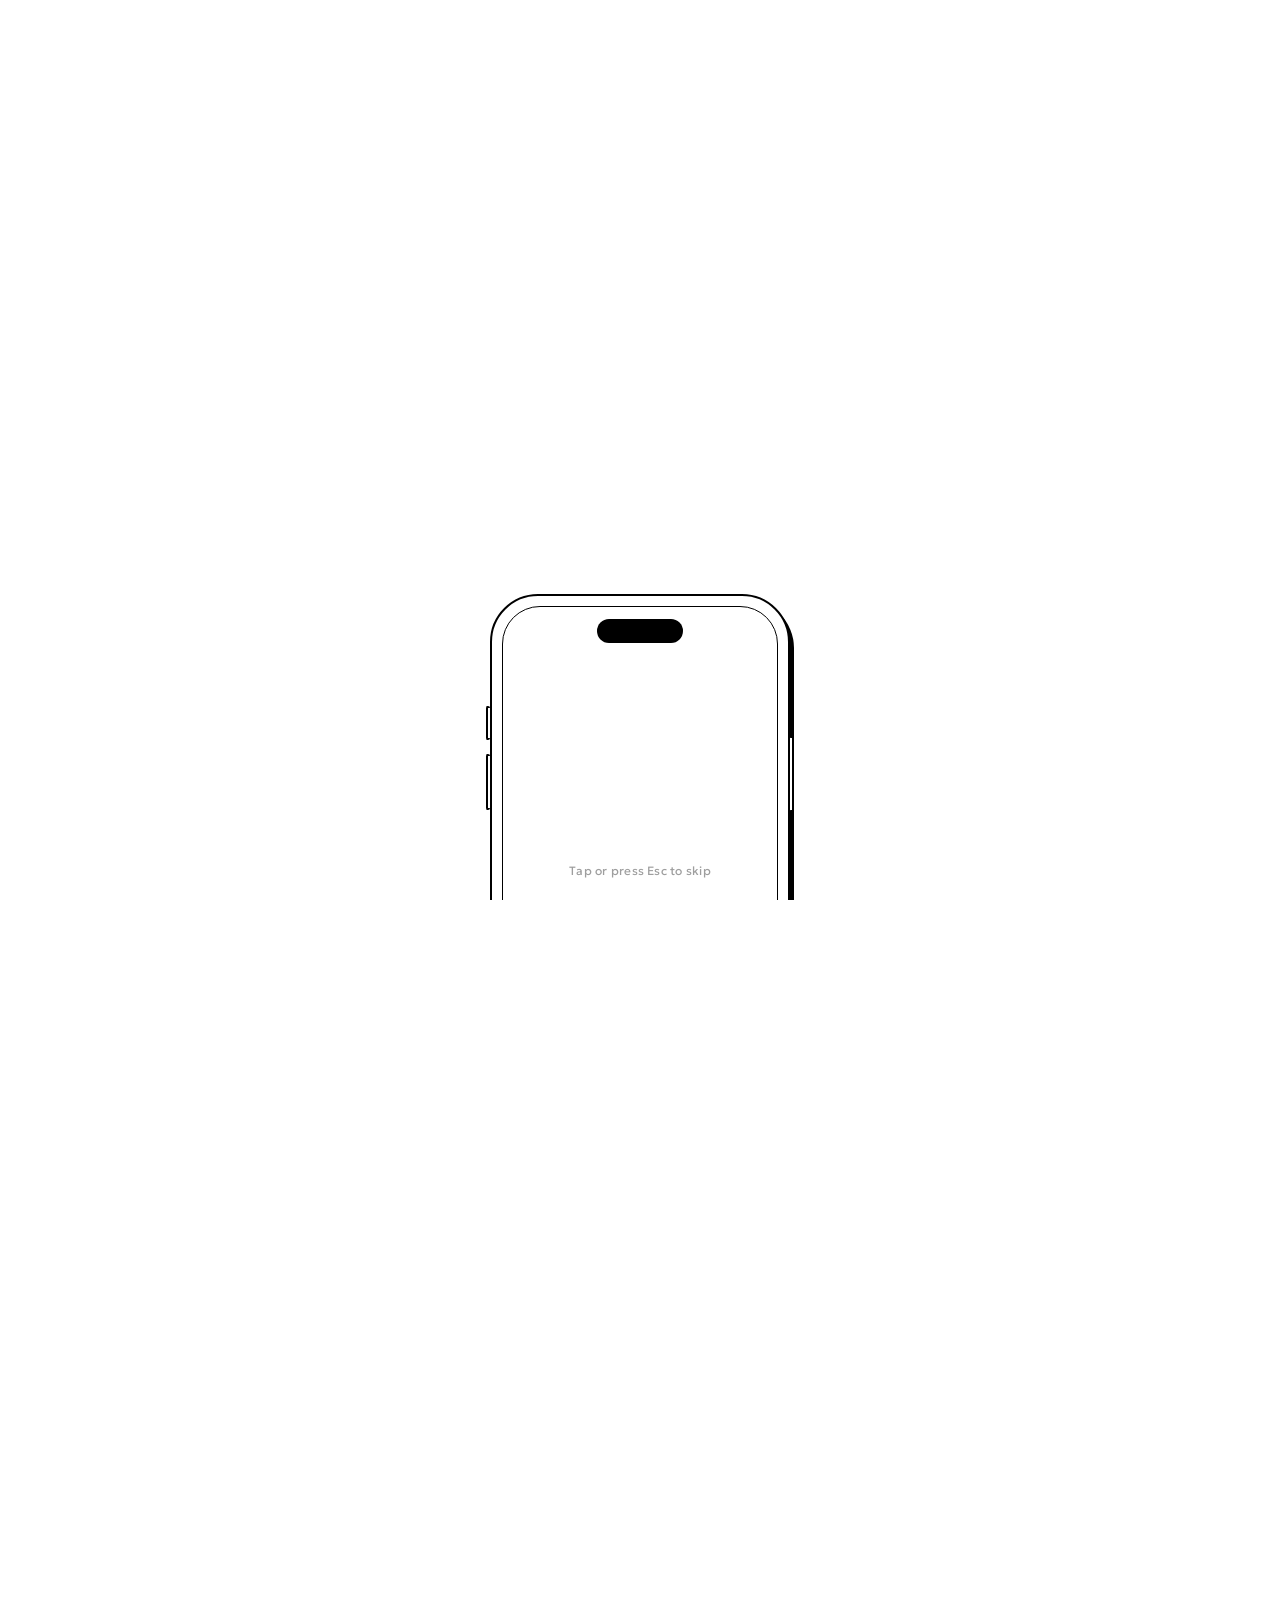
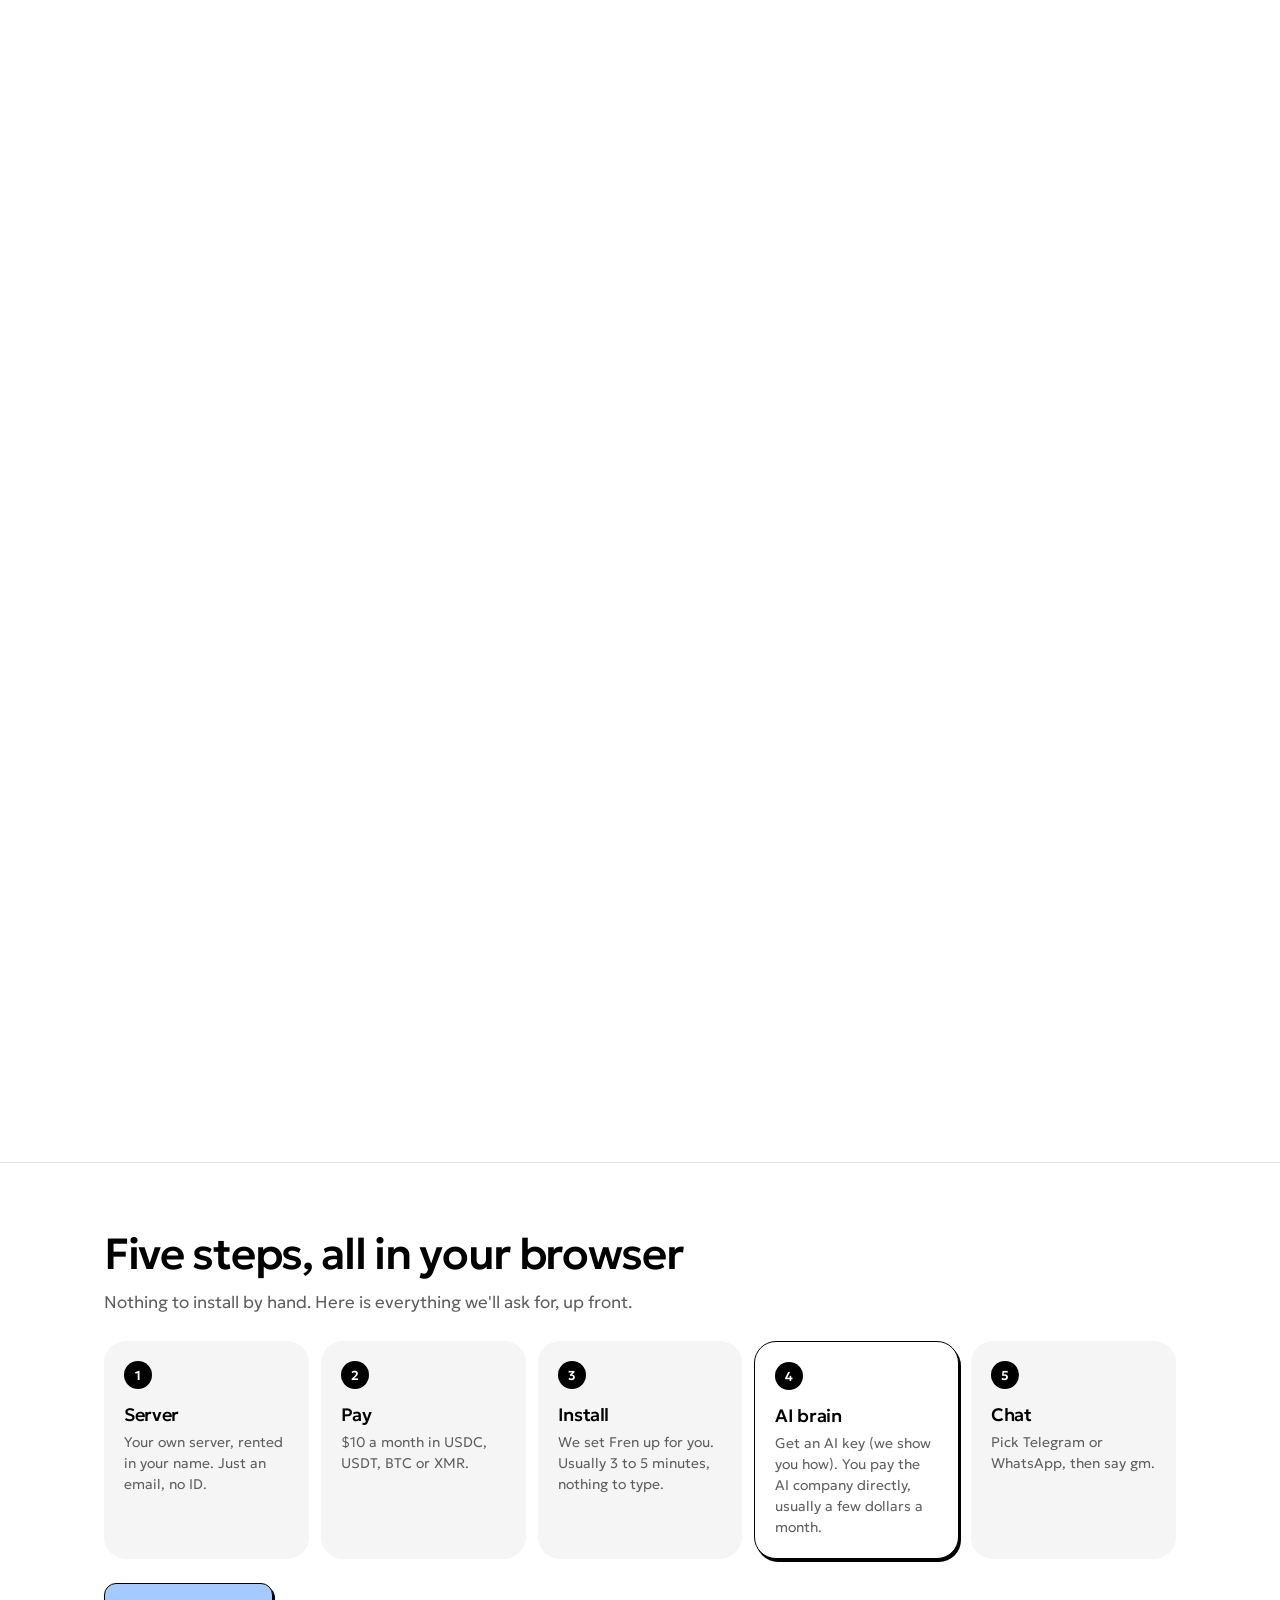
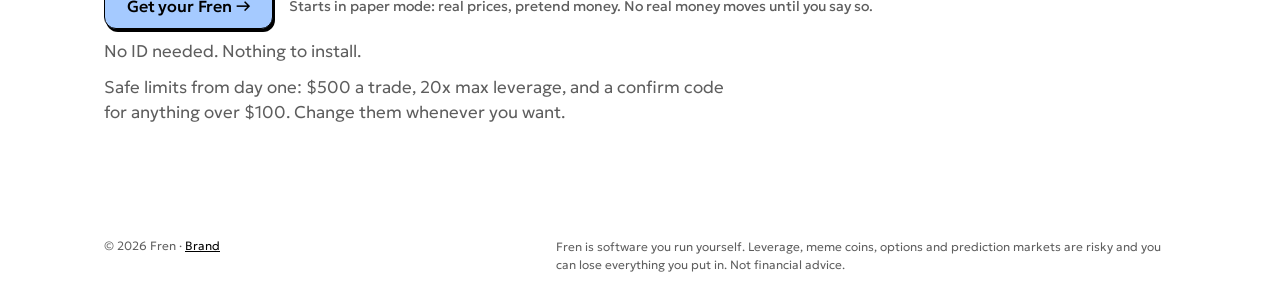
==== site/public/index.html @ 7cec4954 "v3 part 3 (declutter): hero one quiet line (Telegram or WhatsApp · $10/month · about 10 min), No ID/" ====
<!doctype html>
<html lang="en" class="is-loading">
  <head>
    <meta charset="utf-8" />
    <meta name="viewport" content="width=device-width,initial-scale=1" />
    <title>Fren · Your trading Fren lives in your chats</title>
    <meta
      name="description"
      content="Text it on Telegram or WhatsApp. Fren trades perps, memes, options and bets for you, and your keys stay on your own server."
    />
    <meta name="theme-color" content="#ffffff" />
    <meta property="og:type" content="website" />
    <meta property="og:site_name" content="Fren" />
    <meta property="og:title" content="Fren · Your trading Fren lives in your chats" />
    <meta
      property="og:description"
      content="Text it on Telegram or WhatsApp. Perps, memes, options, bets and yield, and your keys stay on your own server."
    />
    <meta property="og:image" content="https://getfren.netlify.app/assets/og.png" />
    <meta property="og:image:width" content="1200" />
    <meta property="og:image:height" content="630" />
    <meta name="twitter:card" content="summary_large_image" />
    <meta name="twitter:image" content="https://getfren.netlify.app/assets/og.png" />
    <link rel="icon" href="assets/favicon.svg" type="image/svg+xml" />
    <link rel="apple-touch-icon" href="assets/apple-touch-icon.png" />
    <link rel="preconnect" href="https://fonts.googleapis.com" />
    <link rel="preconnect" href="https://fonts.gstatic.com" crossorigin />
    <link
      rel="stylesheet"
      href="https://fonts.googleapis.com/css2?family=Geologica:slnt,wght,CRSV,SHRP@-12..0,100..900,0..1,0..100&display=swap"
    />
    <link rel="stylesheet" href="styles.css" />
  </head>
  <body>
    <svg width="0" height="0" style="position: absolute" aria-hidden="true">
      <defs>
        <path
          id="fren-head"
          d="M76 0C98.0914 0 116 17.9086 116 40C116 62.0914 98.0914 80 76 80H52C47.0684 80 42.5304 77.306 40.1689 72.9766L32 58H44C44 58 48 58 48 54C48 50 44 50 44 50H37.0586C31.4386 49.9998 26.2304 47.0506 23.3389 42.2314L16 30H44C44 30 48 30 48 26C48 22 44 22 44 22H21.498C15.6432 22 10.2559 18.802 7.45215 13.6621L0 0H76ZM84 24C75.1634 24 68 31.1634 68 40C68 48.8366 75.1634 56 84 56C92.8366 56 100 48.8366 100 40C100 31.1634 92.8366 24 84 24Z"
        />
        <path
          id="fren-word"
          d="M254.516 22.8878C258.804 22.8878 262.628 23.6605 265.988 25.2045C269.348 26.7164 272.116 28.8394 274.292 31.5736C276.5 34.2757 278.021 37.4761 278.853 41.1754C279.685 44.8425 279.717 48.8316 278.949 53.142H242.179C242.211 55.0719 242.787 56.761 243.907 58.2084C245.027 59.6559 246.563 60.7972 248.515 61.6335C250.467 62.4376 252.739 62.8399 255.331 62.84C258.211 62.84 260.948 62.4705 263.54 61.7307C266.132 60.9587 268.612 59.7846 270.98 58.2084L275.925 68.9195C274.421 70.0775 272.468 71.1231 270.068 72.056C267.7 72.9566 265.172 73.6646 262.484 74.1793C259.828 74.7262 257.284 75 254.852 75C249.475 75 244.755 73.9216 240.691 71.7664C236.627 69.579 233.458 66.5396 231.186 62.6476C228.914 58.7231 227.778 54.1386 227.778 48.8953C227.778 45.0996 228.434 41.6092 229.746 38.4247C231.09 35.2402 232.946 32.4898 235.314 30.1738C237.714 27.8578 240.531 26.0722 243.763 24.8177C247.027 23.5311 250.612 22.8878 254.516 22.8878ZM184.259 20.6201H155.937V34.5648H181.283V48.6057H155.937V73.552H140V6H184.259V20.6201ZM222.44 22.7916C223.528 22.7916 224.504 22.8563 225.368 22.9849C226.232 23.1136 227.081 23.258 227.912 23.4188L226.04 39.6793C224.952 39.2934 223.8 38.9876 222.584 38.7624C221.368 38.5052 220.152 38.3766 218.936 38.3766C215.96 38.3766 213.496 39.2452 211.544 40.982C209.624 42.6869 208.663 45.1963 208.663 48.5095V73.552H192.919V24.3357H208.663V30.0776C210.135 27.5364 212.088 25.6872 214.52 24.5291C216.952 23.3711 219.592 22.7916 222.44 22.7916ZM315.887 22.8878C320.496 22.8878 324.288 23.8049 327.264 25.6384C330.24 27.4397 332.432 29.7881 333.84 32.6829C335.28 35.5458 336 38.5859 336 41.8027V73.552H320.255V46.7729C320.255 43.8136 319.471 41.4814 317.903 39.7765C316.367 38.0716 314.095 37.2192 311.086 37.2192C309.166 37.2193 307.486 37.6365 306.046 38.4728C304.638 39.3092 303.534 40.5002 302.734 42.0442C301.934 43.556 301.534 45.2928 301.534 47.2549V73.552H285.789V24.3357H301.534V29.5465C303.358 27.2305 305.519 25.5415 308.015 24.48C310.511 23.4186 313.135 22.8878 315.887 22.8878ZM254.083 34.3233C251.043 34.3234 248.515 35.0632 246.499 36.5429C244.515 38.0225 243.395 40.0013 243.139 42.4781H263.972C263.908 40.0012 262.996 38.0226 261.236 36.5429C259.476 35.0633 257.091 34.3233 254.083 34.3233Z"
        />
      </defs>
    </svg>
    <div class="loader" id="loader" aria-hidden="true">
      <div class="loader__stage">
        <svg class="loader__mark" id="loader-mark" viewBox="0 0 116 80" fill="none">
          <use href="#fren-head" fill="currentColor" />
          <circle class="pupil pupil--scripted" cx="84" cy="40" r="8" fill="currentColor" />
          <ellipse class="lid lid--open" cx="84" cy="40" rx="16.5" ry="16.5" fill="currentColor" />
        </svg>
        <span class="loader__gm">gm</span>
      </div>
      <span class="loader__skip" id="loader-skip">Tap or press Esc to skip</span>
    </div>
    <div class="progress" id="progress" aria-hidden="true">
      <span><i></i></span><span><i></i></span><span><i></i></span>
    </div>
    <header class="top">
      <div class="top__inner wrap">
        <a href="#" class="logo" aria-label="Fren home">
          <svg width="84" height="20" viewBox="0 0 336 80" fill="none" role="img" aria-label="Fren">
            <use href="#fren-head" fill="currentColor" />
            <circle class="pupil" cx="92" cy="40" r="8" fill="currentColor" />
            <ellipse class="lid" cx="84" cy="40" rx="16.5" ry="16.5" fill="currentColor" />
            <use href="#fren-word" fill="currentColor" />
          </svg>
        </a>
        <a class="btn btn--sm" href="vps/">Get your Fren</a>
      </div>
    </header>
    <main>
      <section class="scene is-hero" id="scene" aria-label="Fren">
        <span class="get-anchor" id="get"></span>
        <div class="scene__sticky">
          <div class="hero" id="hero">
            <h1 class="hero__title" aria-label="Your trading Fren lives in your chats.">
              Your trading <span class="plq">Fren</span> lives in your&nbsp;chats.
            </h1>
            <p class="hero__sub">
              Tell it what to trade in plain words. It runs on your own server, so your keys stay with you.
            </p>
            <div class="cta__buttons">
              <a class="btn" href="vps/">Get your Fren&nbsp;→</a>
            </div>
            <p class="hero__chats"><svg
                  class="cta__ic" width="16" height="16"
                  viewBox="0 0 24 24"
                  fill="none"
                  aria-hidden="true"
                >
                  <path
                    d="M21.2 4.1 2.9 11.2c-.8.3-.8 1.4 0 1.7l4.5 1.6 1.8 5.4c.2.7 1.1.9 1.6.4l2.6-2.5 4.7 3.4c.6.4 1.4.1 1.6-.6l3-15.2c.2-.9-.7-1.6-1.5-1.3Z"
                    stroke="currentColor"
                    stroke-width="1.8"
                    stroke-linejoin="round"
                  />
                  <path
                    d="m7.4 14.5 10.4-7-7.6 8.1-.4 4"
                    stroke="currentColor"
                    stroke-width="1.8"
                    stroke-linecap="round"
                    stroke-linejoin="round"
                  /></svg
                ><svg
                  class="cta__ic" width="16" height="16"
                  viewBox="0 0 24 24"
                  fill="none"
                  aria-hidden="true"
                >
                  <path
                    d="M12 3a9 9 0 0 0-7.8 13.5L3 21l4.6-1.2A9 9 0 1 0 12 3Z"
                    stroke="currentColor"
                    stroke-width="1.8"
                    stroke-linejoin="round"
                  />
                  <path
                    d="M9.1 7.9c.3-.3.7-.3 1-.1l.9 1.9c.1.3 0 .6-.2.8l-.6.6a6.2 6.2 0 0 0 2.9 2.9l.6-.6c.2-.2.5-.3.8-.2l1.9.9c.2.3.2.7-.1 1-.9.9-2.2 1.1-3.3.5a9.4 9.4 0 0 1-4.4-4.4c-.6-1.1-.4-2.4.5-3.3Z"
                    fill="currentColor"
                  /></svg
                ><span>Telegram or WhatsApp · $10/month · about 10&nbsp;min</span></p>
                      </div>
          <div class="dotfield" id="dotfield" aria-hidden="true"></div>
          <div class="dotfield dotfield--fin" id="dotfield-fin" aria-hidden="true"></div>
          <div class="hint" id="hint" aria-hidden="true">
            <span class="hint__text">scroll</span>
            <span class="hint__rail"><span class="hint__line"></span></span>
          </div>
          <div class="does" id="does">
            <p class="does__lead">Text it to</p>
            <div class="does__word"><span class="plq does__plq" id="does-word">trade</span></div>
            <p class="does__desc" id="does-desc">
              Go long or short on crypto, gold and stocks with leverage, or buy calls and puts on Derive.
            </p>
            <div class="does__tabs" id="does-tabs">
              <span class="does__thumb" id="does-thumb"></span> <span class="is-on">Trade</span
              ><span>Buy anything</span><span>Plan ahead</span>
            </div>
          </div>
          <h2 class="safe__title" id="safe-title">Behind the vibes there’s a strict safety layer.</h2>
          <div class="box box--back" id="box-back" aria-hidden="true"></div>
          <div class="box box--front" id="box-front" aria-hidden="true">
            <span class="box__row">
              <span class="box__led"></span> <span class="box__label">Your server</span>
            </span>
            <p class="box__caption" id="box-caption">Your keys never leave it.</p>
          </div>
          <div class="tiles" id="tiles">
            <div class="tile" data-s="0">
              <span class="tile__top"
                ><svg
                  class="tile__icon"
                  width="40"
                  height="40"
                  viewBox="0 0 40 40"
                  fill="none"
                  aria-hidden="true"
                >
                  <path
                    d="M6 28a14 14 0 0 1 28 0"
                    stroke="currentColor"
                    stroke-width="2"
                    stroke-linecap="round"
                  />
                  <g class="ic-needle">
                    <path d="M20 28l7-9" stroke="currentColor" stroke-width="2" stroke-linecap="round" />
                  </g>
                  <circle cx="20" cy="28" r="2.5" fill="currentColor" />
                  <path d="M30 14l2-2" stroke="currentColor" stroke-width="2" stroke-linecap="round" /></svg
              ></span>
              <h3>Your limits</h3>
              <p>Every trade stays inside the limits you set.</p>
            </div>
            <div class="tile" data-s="1">
              <span class="tile__top"
                ><span class="tile__code" aria-hidden="true"
                  ><span class="dg" style="--n: 14"
                    ><span class="dg__strip"
                      ><i>0</i> <i>1</i> <i>2</i> <i>3</i> <i>4</i> <i>5</i> <i>6</i> <i>7</i> <i>8</i>
                      <i>9</i> <i>0</i> <i>1</i> <i>2</i> <i>3</i> <i>4</i> <i>5</i> <i>6</i> <i>7</i>
                      <i>8</i> <i>9</i></span
                    ></span
                  ><span class="dg" style="--n: 18"
                    ><span class="dg__strip"
                      ><i>0</i> <i>1</i> <i>2</i> <i>3</i> <i>4</i> <i>5</i> <i>6</i> <i>7</i> <i>8</i>
                      <i>9</i> <i>0</i> <i>1</i> <i>2</i> <i>3</i> <i>4</i> <i>5</i> <i>6</i> <i>7</i>
                      <i>8</i> <i>9</i></span
                    ></span
                  ><span class="dg" style="--n: 12"
                    ><span class="dg__strip"
                      ><i>0</i> <i>1</i> <i>2</i> <i>3</i> <i>4</i> <i>5</i> <i>6</i> <i>7</i> <i>8</i>
                      <i>9</i> <i>0</i> <i>1</i> <i>2</i> <i>3</i> <i>4</i> <i>5</i> <i>6</i> <i>7</i>
                      <i>8</i> <i>9</i></span
                    ></span
                  ><span class="dg" style="--n: 11"
                    ><span class="dg__strip"
                      ><i>0</i> <i>1</i> <i>2</i> <i>3</i> <i>4</i> <i>5</i> <i>6</i> <i>7</i> <i>8</i>
                      <i>9</i> <i>0</i> <i>1</i> <i>2</i> <i>3</i> <i>4</i> <i>5</i> <i>6</i> <i>7</i>
                      <i>8</i> <i>9</i></span
                    ></span
                  ></span
                ></span
              >
              <h3>Confirm codes</h3>
              <p>Anything big needs a confirm code from you.</p>
            </div>
            <div class="tile" data-s="2">
              <span class="tile__top"
                ><svg
                  class="tile__icon"
                  width="40"
                  height="40"
                  viewBox="0 0 40 40"
                  fill="none"
                  aria-hidden="true"
                >
                  <g class="ic-pen">
                    <path
                      d="M10 30l2-7L26 9l5 5-14 14-7 2Z"
                      stroke="currentColor"
                      stroke-width="2"
                      stroke-linejoin="round"
                    />
                  </g>
                  <path
                    class="ic-slash"
                    pathLength="1"
                    d="M6 6l28 28"
                    stroke="currentColor"
                    stroke-width="2"
                    stroke-linecap="round"
                  /></svg
              ></span>
              <h3>The AI never signs</h3>
              <p>It plans the trades. Your server signs them.</p>
            </div>
            <div class="tile tile--kill" data-s="3">
              <span class="tile__top">
                <button
                  type="button"
                  class="kill"
                  id="kill"
                  role="switch"
                  aria-checked="false"
                  aria-labelledby="kill-title"
                >
                  <span class="kill__track" aria-hidden="true"><span class="kill__knob"></span></span>
                </button>
              </span>
              <h3 id="kill-title">Kill switch</h3>
              <p id="kill-note" aria-live="polite">One message and everything stops. Try it.</p>
            </div>
          </div>
          <div class="phone" id="phone">
            <div class="phone__body" id="phone-body">
              <div aria-hidden="true">
                <span class="phone__btn phone__btn--a"></span> <span class="phone__btn phone__btn--b"></span>
                <span class="phone__btn phone__btn--c"></span>
              </div>
              <div class="phone__screen">
                <span class="phone__island"></span>
                <div class="phone__home" id="phone-home" aria-hidden="true">
                  <svg class="phone__mark" id="hero-mark" viewBox="0 0 116 80" fill="none">
                    <use href="#fren-head" fill="currentColor" />
                    <circle class="pupil" cx="92" cy="40" r="8" fill="currentColor" />
                    <ellipse class="lid" cx="84" cy="40" rx="16.5" ry="16.5" fill="currentColor" />
                  </svg>
                </div>
                <div class="chat" id="chat">
                  <div class="chat__head">
                    <svg class="chat__avatar" viewBox="0 0 116 80" fill="none">
                      <use href="#fren-head" fill="currentColor" />
                      <circle class="pupil" cx="92" cy="40" r="8" fill="currentColor" />
                      <ellipse
                        class="lid"
                        id="chat-lid"
                        cx="84"
                        cy="40"
                        rx="16.5"
                        ry="16.5"
                        fill="currentColor"
                      />
                    </svg>
                    <div>
                      <div class="chat__name">Fren</div>
                      <div class="chat__status" id="chat-status">online</div>
                    </div>
                  </div>
                  <div class="chat__feed" id="chat-feed" aria-hidden="true"></div>
                  <div class="chat__final" id="chat-final">
                    <div class="chat__top">
                      <p class="chat__you">Let’s make some moves</p>
                      <p class="chat__say">Ready when you are. Telegram or WhatsApp, your&nbsp;pick.</p>
                    </div>
                    <div class="chat__ctas">
                      <p class="chat__trust">Your keys · Your limits · Confirm codes · Kill switch</p>
                    </div>
                  </div>
                </div>
              </div>
            </div>
          </div>
          <h2 class="fin" id="fin" aria-label="Get your Fren">
            <a class="fin__l" id="fin-l" href="vps/" tabindex="-1" aria-hidden="true">Get your</a>
            <a class="fin__r" id="fin-r" href="vps/" aria-label="Get your Fren">Fren&nbsp;<span class="arr">→</span></a>
            <a class="btn fin__btn" href="vps/" tabindex="-1" aria-hidden="true">Get your Fren&nbsp;→</a>
          </h2>
          <div class="float" id="hello">
            <span class="float__in float--fren">gm! I’m Fren. What are we trading today?</span>
          </div>
          <div class="float float--you" id="lets">Let’s make some moves</div>
        </div>
      </section>
      <section class="steps5" id="steps" aria-labelledby="steps-title">
        <div class="wrap">
          <h2 id="steps-title">Five steps, all in your browser</h2>
          <p>Nothing to install by hand. Here is everything we'll ask for, up front.</p>
          <ol>
            <li><b>Server</b><span>Your own server, rented in your name. Just an email, no ID.</span></li>
            <li><b>Pay</b><span>$10 a month in USDC, USDT, BTC or XMR.</span></li>
            <li><b>Install</b><span>We set Fren up for you. Usually 3 to 5 minutes, nothing to type.</span></li>
            <li class="key"><b>AI brain</b><span>Get an AI key (we show you how). You pay the AI company directly, usually a few dollars a month.</span></li>
            <li><b>Chat</b><span>Pick Telegram or WhatsApp, then say gm.</span></li>
          </ol>
          <div class="end"><a class="btn" href="vps/">Get your Fren&nbsp;→</a><small>Starts in paper mode: real prices, pretend money. No real money moves until you say so.</small></div>
          <p class="steps5__limits">No ID needed. Nothing to install.</p>
          <p class="steps5__limits">Safe limits from day one: $500 a trade, 20x max leverage, and a confirm code for anything over $100. Change them whenever you want.</p>
        </div>
      </section>
          </main>
    <footer class="foot wrap">
      <span>© 2026 Fren · <a href="brand/">Brand</a></span>
      <span class="foot__risk"
        >Fren is software you run yourself. Leverage, meme coins, options and prediction markets are risky and you can
        lose everything you put in. Not financial advice.</span
      >
    </footer>
    <script src="main.js"></script>
  </body>
</html>
---- site/public/styles.css ----
:root {
  --bg: #fff;
  --soft: #f5f5f5;
  --ink: #000;
  --ink-2: #2a2a2a;
  --muted: #5e5e5e;
  --faint: #cfcfcf;
  --line: #e3e3e3;
  --blue: #a5caff;
  --voice: #efefef;
  --font: "Geologica", system-ui, sans-serif;
  --sharpness: 0;
  --radius: 12px;
  --shadow-hard: 2px 3px 0 var(--ink);
  --ease: cubic-bezier(0.2, 0.8, 0.2, 1);
  --spring: cubic-bezier(0.34, 1.4, 0.64, 1);
  --header: 64px;
  --phone-w: 300px;
  --phone-h: 620px;
}
*,
:before,
:after {
  box-sizing: border-box;
}
html {
  -webkit-text-size-adjust: 100%;
}
html.is-loading {
  overflow: hidden;
}
body {
  background: var(--bg);
  color: var(--ink);
  font-family: var(--font);
  font-variation-settings:
    "SHRP" var(--sharpness),
    "CRSV" 0;
  -webkit-font-smoothing: antialiased;
  margin: 0;
}
a {
  color: inherit;
}
h1,
h2,
h3,
p {
  margin: 0;
}
.wrap {
  width: 100%;
  max-width: 1120px;
  margin: 0 auto;
  padding-left: 24px;
  padding-right: 24px;
}
.reveal {
  opacity: 0;
  transition:
    opacity 0.7s var(--ease),
    transform 0.7s var(--ease);
  transform: translateY(12px);
}
.reveal.is-in {
  opacity: 1;
  transform: none;
}
.plq {
  background: var(--blue);
  border-radius: 0.22em;
  padding: 0 0.3em 0.06em;
  line-height: 1.15;
  animation: 2.6s ease-in-out infinite wobble;
  display: inline-block;
}
.btn {
  background: var(--blue);
  border: 1px solid var(--ink);
  border-radius: var(--radius);
  min-height: 46px;
  box-shadow: var(--shadow-hard);
  letter-spacing: -0.01em;
  color: var(--ink);
  align-items: center;
  padding: 11px 22px;
  font-size: 16px;
  font-weight: 500;
  text-decoration: none;
  transition:
    transform 0.12s,
    box-shadow 0.12s;
  display: inline-flex;
}
.btn:hover {
  box-shadow: 1px 1.5px 0 var(--ink);
  transform: translate(1px, 1.5px);
}
.btn:active {
  box-shadow: 0 0 0 var(--ink);
  transform: translate(2px, 3px);
}
.btn:focus-visible {
  outline: 2px solid var(--ink);
  outline-offset: 3px;
}
.btn__ic {
  flex: none;
  margin: 0 9px 0 -3px;
}
.btn:hover .btn__ic {
  animation: icNudge 0.5s var(--spring);
}
@keyframes icNudge {
  40% {
    transform: translate(2px, -2px) rotate(-8deg);
  }
}
.btn--sm {
  min-height: 36px;
  box-shadow: 1.5px 2px 0 var(--ink);
  padding: 7px 14px;
  font-size: 14px;
}
.btn--light {
  border-color: var(--bg);
  box-shadow: 2px 3px 0 var(--bg);
}
.btn--light:hover {
  box-shadow: 1px 1.5px 0 var(--bg);
}
.btn--light:active {
  box-shadow: 0 0 0 var(--bg);
}
.btn--light:focus-visible {
  outline-color: var(--bg);
}
.cta__buttons {
  flex-wrap: wrap;
  justify-content: center;
  gap: 10px;
  display: flex;
}
.loader {
  z-index: 100;
  background: 0 0;
  place-items: center;
  display: grid;
  position: fixed;
  inset: 0;
}
.loader[hidden] {
  display: none;
}
.loader__skip {
  position: absolute;
  bottom: max(22px, env(safe-area-inset-bottom));
  left: 0;
  right: 0;
  text-align: center;
  font-size: 12px;
  letter-spacing: 0.02em;
  color: var(--ink);
  opacity: 0.38;
  pointer-events: none;
}
.loader__mark {
  width: 132px;
  height: auto;
  color: var(--ink);
  transform-origin: 0 0;
  will-change: transform;
}
.loader__stage {
  position: relative;
}
.loader__gm {
  letter-spacing: -0.02em;
  background: var(--blue);
  border: 1px solid var(--ink);
  box-shadow: 2px 3px 0 var(--ink);
  transform-origin: 0 100%;
  opacity: 0;
  border-radius: 16px 16px 16px 4px;
  margin-left: 4px;
  padding: 8px 15px 10px;
  font-size: 22px;
  font-weight: 500;
  line-height: 1;
  position: absolute;
  bottom: 84%;
  left: 100%;
  transform: scale(0.3) rotate(-16deg);
}
.loader.is-gm .loader__gm {
  animation:
    gmIn 0.6s var(--spring) forwards,
    gmWobble 2.4s ease-in-out 0.6s infinite;
}
.loader.is-gm-out .loader__gm {
  animation: 0.28s ease-in forwards gmOut;
}
@keyframes gmIn {
  to {
    opacity: 1;
    transform: scale(1) rotate(-5deg);
  }
}
@keyframes gmWobble {
  0%,
  to {
    opacity: 1;
    transform: rotate(-5deg);
  }
  50% {
    opacity: 1;
    transform: rotate(-3deg);
  }
}
@keyframes gmOut {
  0% {
    opacity: 1;
    transform: rotate(-5deg);
  }
  to {
    opacity: 0;
    transform: scale(0.2) rotate(12deg);
  }
}
.pupil--scripted {
  transition:
    cx 0.35s var(--ease),
    cy 0.35s var(--ease);
}
.lid--open {
  transition: transform 0.35s var(--ease);
  animation: none;
  transform: scaleY(1);
}
.loader.is-awake .lid--open {
  transform: scaleY(0);
}
.loader.is-blink .lid--open {
  transition-duration: 90ms;
  transform: scaleY(1);
}
html.is-loading .top,
html.is-loading .hero,
html.is-loading .hint,
html.is-loading #hello {
  opacity: 0 !important;
}
html.is-loading .top {
  transform: translateY(-14px);
}
html.is-loading .phone .lid {
  animation: none;
}
html.is-loading #hero-mark {
  visibility: hidden;
}
html.is-loading .phone__body {
  transform: translateY(120%);
}
html.is-rising .phone__body {
  transition: transform 0.75s cubic-bezier(0.2, 0.9, 0.25, 1);
  transform: none;
}
html.is-catch .phone__body {
  animation: catch 0.55s var(--ease);
}
.top {
  transition:
    opacity 0.6s ease,
    transform 0.7s var(--ease),
    background 0.3s ease,
    box-shadow 0.3s ease;
}
.hw {
  vertical-align: top;
  margin: 0 -0.02em -0.1em;
  padding: 0 0.02em 0.1em;
  display: inline-block;
  overflow: hidden;
}
.hw > span {
  display: inline-block;
}
html.is-revealing .hw > span {
  animation: wordUp 0.85s var(--ease) backwards;
  animation-delay: calc(var(--i) * 55ms + 0.12s);
}
html.is-revealing .hero__title .plq {
  animation:
    plqIn 0.7s var(--spring) backwards calc(var(--i) * 55ms + 0.26s),
    wobble 2.6s ease-in-out 1.2s infinite;
}
html.is-revealing .hero__sub {
  animation: fadeUp 0.7s var(--ease) backwards 0.55s;
}
html.is-revealing .hero .btn {
  animation: btnIn 0.55s var(--ease) backwards;
}
html.is-revealing .hero .btn:first-child {
  animation-delay: 0.75s;
}
html.is-revealing .hero .btn:nth-child(2) {
  animation-delay: 0.84s;
}
html.is-revealing #hello .float__in {
  animation: helloIn 0.5s var(--spring) backwards 0.95s;
}
html.is-revealing .hint {
  animation: 0.6s 1.3s backwards fadeUp;
}
.float__in.is-typing {
  gap: 4px;
  padding: 14px 16px;
  display: inline-flex;
}
.float__in.is-typing i {
  background: var(--ink);
  opacity: 0.2;
  border-radius: 50%;
  width: 6px;
  height: 6px;
  animation: 1s infinite dot;
}
.float__in.is-typing i:nth-child(2) {
  animation-delay: 0.15s;
}
.float__in.is-typing i:nth-child(3) {
  animation-delay: 0.3s;
}
@keyframes catch {
  0% {
    transform: translateY(0);
  }
  35% {
    transform: translateY(14px) scaleY(0.985);
  }
  to {
    transform: translateY(0);
  }
}
@keyframes wordUp {
  0% {
    transform: translateY(108%);
  }
  to {
    transform: none;
  }
}
@keyframes plqIn {
  0% {
    opacity: 0;
    transform: scale(0.6) rotate(-8deg);
  }
  to {
    opacity: 1;
    transform: none;
  }
}
@keyframes fadeUp {
  0% {
    opacity: 0;
    transform: translateY(14px);
  }
  to {
    opacity: 1;
    transform: none;
  }
}
@keyframes btnIn {
  0% {
    opacity: 0;
    box-shadow: 0 0 0 var(--ink);
    transform: translate(2px, 3px);
  }
  to {
    opacity: 1;
    box-shadow: var(--shadow-hard);
    transform: none;
  }
}
@keyframes helloIn {
  0% {
    opacity: 0;
    transform: translateY(10px) scale(0.9);
  }
  to {
    opacity: 1;
    transform: none;
  }
}
.top {
  z-index: 50;
  background: 0 0;
  position: fixed;
  top: 0;
  left: 0;
  right: 0;
  box-shadow: 0 1px #0000;
}
.progress {
  z-index: 60;
  pointer-events: none;
  gap: 4px;
  height: 3px;
  transition: opacity 0.5s;
  display: flex;
  position: fixed;
  top: 0;
  left: 0;
  right: 0;
}
.progress span {
  background: var(--line);
  flex: 1 1 0;
  position: relative;
  overflow: hidden;
}
.progress i {
  background: var(--ink);
  transform-origin: 0;
  will-change: transform;
  position: absolute;
  inset: 0;
  transform: scaleX(0);
}
html.is-loading .progress,
html.is-rising .progress,
html.is-catch .progress {
  opacity: 0;
}
.top.is-solid {
  -webkit-backdrop-filter: saturate(1.4) blur(10px);
  backdrop-filter: saturate(1.4) blur(10px);
  box-shadow: 0 1px 0 var(--line);
  background: #fffffff0;
}
.top__inner {
  height: var(--header);
  justify-content: space-between;
  align-items: center;
  display: flex;
}
.logo {
  color: var(--ink);
  line-height: 0;
  display: inline-flex;
}
.scene {
  height: 800vh;
  position: relative;
}
.scene__sticky {
  height: 100svh;
  position: sticky;
  top: 0;
  overflow: hidden;
}
.hero {
  left: 0;
  right: 0;
  top: var(--header);
  bottom: calc(var(--peek, 300px) + 40px);
  text-align: center;
  z-index: 2;
  will-change: transform, opacity;
  flex-direction: column;
  justify-content: center;
  align-items: center;
  padding: 0 24px;
  display: flex;
  position: absolute;
}
.hero__title {
  letter-spacing: -0.045em;
  max-width: 10.5em;
  margin-bottom: 26px;
  font-size: clamp(38px, 5.4vw, 78px);
  font-weight: 500;
  line-height: 1;
}
.hero__title .plq {
  vertical-align: baseline;
  padding: 0.03em 0.16em 0.08em;
  line-height: 0.88;
}
.hero__sub {
  letter-spacing: -0.005em;
  color: var(--ink-2);
  text-wrap: balance;
  max-width: 30em;
  margin-bottom: 36px;
  font-size: clamp(17px, 1.4vw, 20px);
  font-weight: 300;
  line-height: 1.5;
}
.hero .btn {
  min-height: 52px;
  padding: 13px 26px;
  font-size: 17px;
}
.dotfield {
  height: calc(var(--peek, 300px) + 300px);
  z-index: 1;
  pointer-events: none;
  will-change: opacity;
  background-image: radial-gradient(circle, #a6a6a6 1.5px, #0000 1.9px);
  background-position: calc(50% + 18px) 100%;
  background-size: 36px 36px;
  position: absolute;
  bottom: 0;
  left: 0;
  right: 0;
  -webkit-mask-image: radial-gradient(560px 420px at 50% 100%, #000 0%, #0009 40%, #00000026 65%, #0000 80%);
  mask-image: radial-gradient(560px 420px at 50% 100%, #000 0%, #0009 40%, #00000026 65%, #0000 80%);
}
html.is-loading .dotfield {
  opacity: 0 !important;
}
html.is-revealing .dotfield {
  animation: 1.2s 0.3s backwards fadeIn;
}
.dotfield--fin {
  opacity: 0;
  background-position: calc(50% + 18px);
  height: auto;
  top: 0;
  -webkit-mask-image: radial-gradient(
    620px 440px at 50% 55%,
    #000 0%,
    #0000008c 40%,
    #0000001f 65%,
    #0000 80%
  );
  mask-image: radial-gradient(620px 440px at 50% 55%, #000 0%, #0000008c 40%, #0000001f 65%, #0000 80%);
}
@keyframes fadeIn {
  0% {
    opacity: 0;
  }
  to {
    opacity: 1;
  }
}
.hint {
  color: var(--muted);
  will-change: opacity;
  flex-direction: column;
  align-items: center;
  gap: 10px;
  font-size: 12px;
  font-weight: 300;
  display: flex;
  position: absolute;
  bottom: 32px;
  left: max(24px, 50vw - 536px);
}
.hint__text {
  writing-mode: vertical-rl;
  letter-spacing: 0.08em;
  transform: rotate(180deg);
}
.hint__rail {
  background: var(--line);
  width: 1px;
  height: 56px;
  position: relative;
  overflow: hidden;
}
.hint__line {
  background: var(--ink);
  transform-origin: top;
  width: 1px;
  height: 100%;
  animation: 1.8s cubic-bezier(0.6, 0, 0.3, 1) infinite drip;
  position: absolute;
  top: 0;
  left: 0;
}
.phone {
  width: var(--phone-w);
  height: var(--phone-h);
  transform-origin: 50%;
  will-change: transform;
  z-index: 3;
  position: absolute;
  top: 0;
  left: 0;
}
.phone__body {
  border: 2px solid var(--ink);
  background: var(--bg);
  width: 100%;
  height: 100%;
  box-shadow: 4px 6px 0 var(--ink);
  border-radius: 48px;
  padding: 10px;
  position: relative;
}
html:not(.is-loading):not(.is-revealing) .scene.is-hero .phone__body,
html:not(.is-loading):not(.is-revealing) .scene.is-hero .float__in {
  animation: 3.4s ease-in-out infinite struggle;
}
.phone__btn {
  border: 2px solid var(--ink);
  background: var(--bg);
  border-radius: 3px;
  width: 4px;
  position: absolute;
}
.phone__btn--a {
  border-right: 0;
  height: 34px;
  top: 110px;
  left: -6px;
}
.phone__btn--b {
  border-right: 0;
  height: 56px;
  top: 158px;
  left: -6px;
}
.phone__btn--c {
  border-left: 0;
  height: 76px;
  top: 140px;
  right: -6px;
}
.phone__screen {
  border: 1.5px solid var(--ink);
  background: var(--bg);
  border-radius: 38px;
  width: 100%;
  height: 100%;
  position: relative;
  overflow: hidden;
}
.phone__island {
  background: var(--ink);
  z-index: 2;
  border-radius: 999px;
  width: 86px;
  height: 24px;
  margin-left: -43px;
  position: absolute;
  top: 12px;
  left: 50%;
}
.phone__home {
  transition:
    opacity 0.7s ease,
    transform 0.8s var(--ease);
  justify-content: center;
  align-items: flex-start;
  padding-top: 70px;
  display: flex;
  position: absolute;
  inset: 0;
}
.scene.is-chat .phone__home {
  transform: scale(0.85);
}
.phone__mark {
  width: 116px;
  height: 80px;
  color: var(--ink);
  flex: none;
}
.chat {
  opacity: 0;
  flex-direction: column;
  transition: opacity 0.7s;
  display: flex;
  position: absolute;
  inset: 0;
}
.scene.is-chat .chat {
  opacity: 1;
}
.scene.is-chat .phone__home {
  opacity: 0;
}
.chat__head {
  border-bottom: 1px solid var(--line);
  align-items: center;
  gap: 10px;
  padding: 50px 18px 12px;
  display: flex;
}
.chat__avatar {
  width: 34px;
  height: 23.5px;
  color: var(--ink);
  flex: none;
}
.chat__name {
  font-size: 15px;
  font-weight: 500;
}
.chat__status {
  color: var(--muted);
  font-size: 12px;
  font-weight: 300;
}
.chat__feed {
  flex-direction: column;
  flex: auto;
  justify-content: flex-end;
  gap: 10px;
  padding: 16px 16px 28px;
  display: flex;
  overflow: hidden;
  -webkit-mask-image: linear-gradient(#0000 0, #000 56px);
  mask-image: linear-gradient(#0000 0, #000 56px);
}
.msg {
  flex-direction: column;
  display: none;
}
.msg.is-shown {
  animation: pop 0.45s var(--ease) both;
  display: flex;
}
.msg--you {
  align-items: flex-end;
}
.msg--fren {
  align-items: flex-start;
}
.msg.is-leaving {
  animation: 0.25s forwards leave;
}
.bub {
  border: 1px solid var(--ink);
  max-width: 88%;
  padding: 10px 14px 11px;
  font-size: 15px;
  font-weight: 400;
  line-height: 1.35;
}
.msg--you .bub {
  background: var(--blue);
  box-shadow: 1.5px 2px 0 var(--ink);
  border-radius: 18px 18px 4px;
}
.msg--fren .bub {
  background: var(--voice);
  box-shadow: 1.5px 2px 0 var(--ink);
  border-radius: 18px 18px 18px 4px;
}
.msg--fren:not(.msg--typing) .bub:not(.typing) {
  background: var(--ink);
  color: var(--bg);
  letter-spacing: -0.01em;
  box-shadow: 2px 3px 0 var(--blue);
  padding: 12px 16px 13px;
  font-size: 17px;
  font-weight: 500;
}
.bub b {
  letter-spacing: 0.1em;
  font-weight: 600;
}
.msg--you.is-shown {
  transform-origin: 100% 100%;
  animation: 0.5s cubic-bezier(0.2, 0.9, 0.25, 1.15) both send;
}
.msg--fren.is-shown {
  animation: pop 0.45s var(--ease) both;
  transform-origin: 0 100%;
}
.msg .bub {
  will-change: transform;
}
.msg--you .bub {
  padding-right: 36px;
  position: relative;
}
.msg__ticks {
  color: #00000052;
  transition: color 0.3s;
  position: absolute;
  bottom: 9px;
  right: 11px;
}
.msg__ticks svg {
  display: block;
}
.msg--you.is-read .msg__ticks {
  color: var(--ink);
}
.msg--answer.is-shown {
  transform-origin: 0 100%;
  animation: 0.6s cubic-bezier(0.2, 0.9, 0.25, 1.2) both answerIn;
}
.msg--answer .bub {
  flex-direction: column;
  gap: 9px;
  display: flex;
}
.ans__receipt {
  border-top: 1px solid #ffffff2e;
  flex-wrap: wrap;
  align-items: center;
  gap: 6px 8px;
  padding-top: 9px;
  display: flex;
}
.ans__status {
  background: var(--blue);
  color: var(--ink);
  letter-spacing: 0;
  border-radius: 999px;
  align-items: center;
  gap: 5px;
  padding: 2px 9px 3px 7px;
  font-size: 12px;
  font-weight: 600;
  display: inline-flex;
}
.ans__status:before {
  content: "";
  background: var(--ink);
  border-radius: 50%;
  width: 6px;
  height: 6px;
}
.ans__meta {
  letter-spacing: 0;
  color: #ffffffb8;
  font-size: 12px;
  font-weight: 400;
}
.msg--answer.is-shown .ans__receipt {
  animation: fadeUp 0.4s var(--ease) both 0.3s;
}
@keyframes answerIn {
  0% {
    opacity: 0;
    transform: translateY(14px) scale(0.82);
  }
  60% {
    opacity: 1;
    transform: translateY(-2px) scale(1.02);
  }
  to {
    opacity: 1;
    transform: none;
  }
}
.tcard {
  background: var(--bg);
  border: 1.5px solid var(--ink);
  width: 88%;
  box-shadow: 2px 3px 0 var(--ink);
  border-radius: 16px;
  padding: 11px 13px 12px;
}
.msg--card.is-shown {
  transform-origin: 0 100%;
  animation: 0.55s cubic-bezier(0.2, 0.9, 0.25, 1.1) both cardIn;
}
.tcard__tag {
  letter-spacing: 0.08em;
  text-transform: uppercase;
  color: var(--muted);
  font-size: 9.5px;
  font-weight: 500;
}
.tcard__head {
  justify-content: space-between;
  align-items: center;
  gap: 8px;
  margin: 4px 0 8px;
  display: flex;
}
.tcard__title {
  letter-spacing: -0.02em;
  white-space: nowrap;
  text-overflow: ellipsis;
  min-width: 0;
  font-size: 19px;
  font-weight: 600;
  line-height: 1.1;
  overflow: hidden;
}
.tcard__pill {
  letter-spacing: 0.04em;
  background: var(--blue);
  border: 1px solid var(--ink);
  border-radius: 999px;
  flex: none;
  padding: 3px 8px 4px;
  font-size: 10.5px;
  font-weight: 600;
}
.tcard__pill--ink {
  background: var(--ink);
  color: var(--bg);
}
.tcard__rows {
  grid-template-columns: auto 1fr;
  gap: 3px 10px;
  font-size: 12px;
  display: grid;
}
.tcard__rows span {
  color: var(--muted);
}
.tcard__rows b {
  text-align: right;
  font-weight: 500;
}
.tcard .chips {
  margin-top: 10px;
}
.sticker {
  width: 92px;
  height: auto;
  color: var(--ink);
  filter: drop-shadow(2px 3px 0 var(--blue));
}
.msg--sticker.is-shown {
  animation: stick 0.6s var(--spring) both;
  transform-origin: 0 100%;
}
.chips {
  gap: 6px;
  margin-top: 6px;
  display: flex;
}
.chip {
  border: 1px solid var(--ink);
  background: var(--bg);
  border-radius: 10px;
  padding: 5px 11px;
  font-size: 12px;
  font-weight: 500;
  transition:
    background 0.2s,
    color 0.2s,
    transform 0.15s;
}
.chip.is-pressed {
  background: var(--ink);
  color: var(--bg);
  transform: translateY(1px);
}
.msg--typing {
  display: none;
}
.msg--typing.is-shown {
  display: flex;
}
.typing {
  gap: 4px;
  padding: 12px 14px;
  display: inline-flex;
}
.bub.typing {
  padding: 12px 14px;
}
.typing i {
  background: var(--ink);
  opacity: 0.2;
  border-radius: 50%;
  width: 6px;
  height: 6px;
  animation: 1s infinite dot;
}
.typing i:nth-child(2) {
  animation-delay: 0.15s;
}
.typing i:nth-child(3) {
  animation-delay: 0.3s;
}
.scene.is-paused .chat__status {
  color: var(--ink);
  font-weight: 500;
}
.scene.is-paused #chat-lid {
  animation: none;
  transform: scaleY(1);
}
.float {
  white-space: nowrap;
  will-change: transform, opacity;
  z-index: 4;
  font-size: 15px;
  line-height: 1.35;
  position: absolute;
  top: 0;
  left: 0;
}
.float__in {
  padding: 10px 15px 11px;
  display: block;
}
.float--fren {
  background: var(--voice);
  border: 1px solid var(--ink);
  box-shadow: 2px 3px 0 var(--ink);
  border-radius: 18px 18px 18px 4px;
  font-weight: 400;
}
.float--you {
  background: var(--blue);
  opacity: 0;
  box-shadow: 2px 3px 0 var(--ink);
  border: 1px solid var(--ink);
  border-radius: 18px 18px 4px;
  padding: 10px 15px 11px;
}
.does {
  opacity: 0;
  pointer-events: none;
  will-change: opacity, transform;
  flex-direction: column;
  justify-content: center;
  width: min(48%, 560px);
  display: flex;
  position: absolute;
  top: 0;
  bottom: 0;
  left: max(24px, 50vw - 536px);
}
.does__lead {
  letter-spacing: -0.04em;
  font-size: clamp(40px, 5vw, 72px);
  font-weight: 500;
  line-height: 1.04;
}
.does__word {
  letter-spacing: -0.04em;
  height: 1.22em;
  padding-top: 0.08em;
  font-size: clamp(40px, 5vw, 72px);
  font-weight: 500;
  line-height: 1.04;
  overflow: hidden;
}
.does__plq {
  white-space: nowrap;
  padding: 0.02em 0.18em 0.1em;
  line-height: 0.96;
}
.does__plq.is-out {
  animation: 0.28s ease-in forwards wordOut;
}
.does__plq.is-in {
  animation:
    wordIn 0.5s var(--ease) both,
    wobble 2.6s ease-in-out 0.5s infinite;
}
.does__desc {
  min-height: 3em;
  color: var(--ink-2);
  max-width: 26em;
  margin-top: 22px;
  font-size: 18px;
  font-weight: 300;
  line-height: 1.5;
  transition: opacity 0.3s;
}
.does__desc.is-swap {
  opacity: 0;
}
.does__tabs {
  border: 1px solid var(--line);
  background: var(--bg);
  border-radius: 999px;
  align-self: flex-start;
  margin-top: 28px;
  padding: 5px;
  display: inline-flex;
  position: relative;
}
.does__tabs span:not(.does__thumb) {
  z-index: 1;
  color: var(--muted);
  white-space: nowrap;
  padding: 11px 22px 12px;
  font-size: 16px;
  font-weight: 400;
  transition: color 0.35s;
  position: relative;
}
.does__tabs span.is-on {
  color: var(--bg);
}
.does.is-live {
  pointer-events: auto;
}
.does__tabs span:not(.does__thumb) {
  cursor: pointer;
}
.does__tabs span:not(.does__thumb):not(.is-on):hover {
  color: var(--ink);
}
.does__thumb {
  z-index: 0;
  background: var(--ink);
  width: 60px;
  transition:
    transform 0.5s var(--ease),
    width 0.5s var(--ease);
  border-radius: 999px;
  position: absolute;
  top: 5px;
  bottom: 5px;
  left: 0;
}
.safe__title {
  left: 24px;
  right: 24px;
  top: calc(var(--header) + clamp(16px, 4vh, 48px));
  text-align: center;
  letter-spacing: -0.035em;
  opacity: 0;
  will-change: opacity, transform;
  max-width: 22em;
  margin: 0 auto;
  font-size: clamp(30px, 3.6vw, 52px);
  font-weight: 500;
  line-height: 1.08;
  position: absolute;
}
.box {
  color: var(--ink);
  opacity: 0;
  will-change: opacity, transform;
  position: absolute;
  left: 50%;
}
.box--back {
  z-index: 2;
  background: var(--soft);
  border: 2px solid var(--ink);
  border-radius: 18px 18px 0 0;
  width: 300px;
  height: 164px;
  margin-left: -150px;
  bottom: 64px;
}
.box--front {
  z-index: 5;
  background: var(--bg);
  border: 2px solid var(--ink);
  width: 360px;
  height: 150px;
  box-shadow: 4px 6px 0 var(--ink);
  border-radius: 14px 14px 20px 20px;
  flex-direction: column;
  justify-content: center;
  align-items: center;
  gap: 8px;
  margin-left: -180px;
  display: flex;
  bottom: 28px;
}
.box__row {
  align-items: center;
  gap: 10px;
  display: inline-flex;
}
.box__led {
  background: var(--blue);
  width: 10px;
  height: 10px;
  box-shadow: 0 0 0 2px var(--ink);
  border-radius: 50%;
  animation: 2.4s ease-in-out infinite led;
}
@keyframes led {
  0%,
  to {
    opacity: 1;
  }
  50% {
    opacity: 0.35;
  }
}
.box__label {
  letter-spacing: -0.02em;
  font-size: 22px;
  font-weight: 500;
}
.box__caption {
  color: var(--muted);
  white-space: nowrap;
  opacity: 0;
  font-size: 14px;
  font-weight: 300;
  transition: opacity 0.4s;
}
.box__caption.is-on {
  opacity: 1;
}
.tiles {
  z-index: 4;
  left: 50%;
  top: var(--tiles-top, 30vh);
  pointer-events: none;
  grid-template-columns: repeat(4, 1fr);
  gap: 16px;
  width: min(1160px, 100vw - 48px);
  display: grid;
  position: absolute;
  transform: translate(-50%);
}
.tile {
  background: var(--soft);
  opacity: 0;
  transition:
    opacity 0.45s ease,
    transform 0.7s var(--spring);
  pointer-events: none;
  border-radius: 22px;
  padding: 20px 22px 22px;
  position: relative;
  transform: translateY(28px);
}
.tile.is-on {
  opacity: 1;
  pointer-events: auto;
  transform: none;
}
.tile__top {
  align-items: center;
  height: 44px;
  display: flex;
}
.tile h3 {
  letter-spacing: -0.02em;
  margin-top: 14px;
  font-size: 19px;
  font-weight: 500;
}
.tile p {
  color: var(--muted);
  margin-top: 4px;
  font-size: 14px;
  font-weight: 300;
  line-height: 1.5;
}
.tile__icon {
  color: var(--ink);
  display: block;
}
.tile__code {
  background: var(--bg);
  font-variant-numeric: tabular-nums;
  border-radius: 10px;
  gap: 0.16em;
  padding: 3px 12px 4px;
  font-size: 24px;
  font-weight: 600;
  line-height: 1.2;
  display: inline-flex;
}
.dg {
  height: 1.2em;
  display: block;
  overflow: hidden;
}
.dg__strip {
  transform: translateY(calc(var(--n) * -1.2em));
  flex-direction: column;
  display: flex;
}
.dg__strip i {
  height: 1.2em;
  font-style: normal;
}
.tile.is-on .dg__strip {
  animation: dgSpin 1s var(--ease) both;
}
.tile.is-on .dg:nth-child(2) .dg__strip {
  animation-delay: 80ms;
}
.tile.is-on .dg:nth-child(3) .dg__strip {
  animation-delay: 0.16s;
}
.tile.is-on .dg:nth-child(4) .dg__strip {
  animation-delay: 0.24s;
}
@keyframes dgSpin {
  0% {
    transform: translateY(0);
  }
}
.ic-needle {
  transform-box: view-box;
  transform-origin: 20px 28px;
}
.tile.is-on .ic-needle {
  animation: needle 1.1s var(--ease) 0.15s both;
}
@keyframes needle {
  0% {
    transform: rotate(-105deg);
  }
  55% {
    transform: rotate(16deg);
  }
  75% {
    transform: rotate(-6deg);
  }
  to {
    transform: none;
  }
}
.ic-pen {
  transform-box: view-box;
  transform-origin: 20px 20px;
}
.ic-slash {
  stroke-dasharray: 1;
  stroke-dashoffset: 0;
}
.tile.is-on .ic-pen {
  animation: pen 0.7s var(--spring) 0.1s both;
}
.tile.is-on .ic-slash {
  animation: 0.45s ease-out 0.55s both slash;
}
@keyframes pen {
  0% {
    opacity: 0;
    transform: translate(-6px, 6px) rotate(-25deg);
  }
  to {
    opacity: 1;
    transform: none;
  }
}
@keyframes slash {
  0% {
    stroke-dashoffset: 1px;
  }
  to {
    stroke-dashoffset: 0;
  }
}
.tile.is-on .kill[aria-checked="false"] .kill__knob {
  animation: killKnob 1.3s var(--ease) 0.3s both;
}
.tile.is-on .kill[aria-checked="false"] .kill__track {
  animation: killTrack 1.3s var(--ease) 0.3s both;
}
@keyframes killKnob {
  0%,
  to {
    background: var(--ink);
    transform: none;
  }
  30%,
  62% {
    background: var(--bg);
    transform: translate(20px);
  }
}
@keyframes killTrack {
  0%,
  to {
    background: var(--bg);
  }
  30%,
  62% {
    background: var(--ink);
  }
}
.kill {
  font: inherit;
  color: inherit;
  cursor: pointer;
  background: 0 0;
  border: 0;
  align-items: center;
  min-height: 44px;
  padding: 0;
  display: inline-flex;
}
.kill:focus-visible {
  outline: 2px solid var(--ink);
  outline-offset: 4px;
  border-radius: 8px;
}
.kill__track {
  border: 1.5px solid var(--ink);
  background: var(--bg);
  border-radius: 999px;
  width: 48px;
  height: 28px;
  transition: background 0.25s;
  position: relative;
}
.kill__knob {
  background: var(--ink);
  width: 19px;
  height: 19px;
  transition:
    transform 0.35s var(--spring),
    background 0.25s ease;
  border-radius: 50%;
  position: absolute;
  top: 3px;
  left: 3px;
}
.kill[aria-checked="true"] .kill__track {
  background: var(--ink);
}
.kill[aria-checked="true"] .kill__knob {
  background: var(--bg);
  transform: translate(20px);
}
html.is-killed .lid {
  transition: transform 0.25s;
  animation: none;
  transform: scaleY(1);
}
html.is-killed .plq,
html.is-killed .btn,
html.is-killed .bub,
html.is-killed .tcard__pill,
html.is-killed .sticker,
html.is-killed .float,
html.is-killed .tile__code {
  filter: grayscale();
}
html.is-killed .plq {
  animation-play-state: paused;
}
.get-anchor {
  width: 1px;
  height: 1px;
  position: absolute;
  left: 0;
}
.fin {
  pointer-events: none;
  letter-spacing: -0.045em;
  z-index: 2;
  margin: 0;
  font-size: clamp(44px, 7.2vw, 112px);
  font-weight: 500;
  line-height: 1;
  position: absolute;
  top: 0;
  left: 0;
  right: 0;
}
.fin__l,
.fin__r {
  white-space: nowrap;
  opacity: 0;
  will-change: transform, opacity;
  position: absolute;
  top: 0;
}
.fin__r .arr {
  display: inline-block;
}
.chat__final {
  opacity: 0;
  pointer-events: none;
  flex-direction: column;
  justify-content: space-between;
  padding: 22px 18px 26px;
  transition: opacity 0.4s;
  display: flex;
  position: absolute;
  inset: 96px 0 0;
}
.scene.is-final .chat__final {
  opacity: 1;
  pointer-events: auto;
}
.scene.is-final .chat__feed {
  opacity: 0;
}
.chat__feed {
  transition: opacity 0.3s;
}
.chat__say {
  background: var(--ink);
  max-width: 92%;
  color: var(--bg);
  border: 1px solid var(--ink);
  box-shadow: 2px 3px 0 var(--blue);
  letter-spacing: -0.015em;
  border-radius: 20px 20px 20px 5px;
  align-self: flex-start;
  padding: 13px 16px 14px;
  font-size: 19px;
  font-weight: 500;
  line-height: 1.25;
}
.chat__top {
  flex-direction: column;
  gap: 10px;
  display: flex;
}
.chat__you {
  background: var(--blue);
  border: 1px solid var(--ink);
  max-width: 88%;
  box-shadow: 1.5px 2px 0 var(--ink);
  border-radius: 18px 18px 4px;
  align-self: flex-end;
  padding: 10px 14px 11px;
  font-size: 15px;
  line-height: 1.35;
}
.chat__ctas {
  flex-direction: column;
  gap: 10px;
  display: flex;
}
.chat__trust {
  text-align: center;
  color: var(--muted);
  text-wrap: balance;
  margin-bottom: 4px;
  font-size: 11.5px;
  font-weight: 400;
  line-height: 1.4;
}
.chat__ctas .btn {
  justify-content: center;
  min-height: 52px;
  font-size: 17px;
}
.scene.is-final .chat__you {
  transform-origin: 100% 100%;
  animation: 0.5s cubic-bezier(0.2, 0.9, 0.25, 1.15) 50ms both send;
}
.scene.is-final .chat__say {
  transform-origin: 0 100%;
  animation: 0.6s cubic-bezier(0.2, 0.9, 0.25, 1.2) 0.35s both answerIn;
}
.scene.is-final .chat__trust {
  animation: fadeUp 0.5s var(--ease) both 0.6s;
}
.scene.is-final .chat__ctas .btn {
  animation: 0.5s cubic-bezier(0.2, 0.9, 0.25, 1.15) both send;
}
.scene.is-final .chat__ctas .btn:first-of-type {
  animation-delay: 0.7s;
}
.scene.is-final .chat__ctas .btn:nth-of-type(2) {
  animation-delay: 0.8s;
}
.setup {
  border-top: 1px solid var(--line);
  padding: clamp(72px, 10vw, 128px) 0 24px;
  scroll-margin-top: var(--header);
}
.setup__eyebrow {
  color: var(--muted);
  letter-spacing: 0.02em;
  font-size: 14px;
  font-weight: 400;
}
.setup__title {
  letter-spacing: -0.03em;
  margin-top: 12px;
  font-size: clamp(36px, 4.6vw, 64px);
  font-weight: 500;
  line-height: 1.08;
}
.setup__sub {
  color: var(--muted);
  max-width: 560px;
  margin-top: 18px;
  font-size: clamp(17px, 1.4vw, 20px);
  font-weight: 300;
  line-height: 1.5;
}
.setup__grid {
  grid-template-columns: minmax(0, 1fr) minmax(0, 1fr);
  gap: 16px;
  margin-top: 48px;
  display: grid;
}
.way {
  background: var(--soft);
  border-radius: 22px;
  flex-direction: column;
  padding: 26px 26px 28px;
  display: flex;
}
.way--vps {
  background: var(--bg);
  border: 1px solid var(--ink);
  box-shadow: 4px 5px 0 var(--ink);
}
.way__tag {
  background: var(--bg);
  border: 1px solid var(--line);
  border-radius: 999px;
  align-self: flex-start;
  padding: 4px 10px;
  font-size: 12px;
  font-weight: 500;
}
.way--vps .way__tag {
  background: var(--blue);
  border-color: var(--ink);
}
.way h3 {
  letter-spacing: -0.02em;
  margin-top: 18px;
  font-size: 28px;
  font-weight: 500;
}
.way__desc {
  color: var(--muted);
  margin-top: 8px;
  font-size: 16px;
  font-weight: 300;
  line-height: 1.5;
}
.way__steps {
  counter-reset: step;
  flex-direction: column;
  gap: 10px;
  margin: 22px 0 26px;
  padding: 0;
  font-size: 15px;
  font-weight: 400;
  list-style: none;
  display: flex;
}
.way__steps li {
  counter-increment: step;
  align-items: center;
  gap: 12px;
  display: flex;
}
.way__steps li:before {
  content: counter(step);
  background: var(--ink);
  color: var(--bg);
  border-radius: 50%;
  flex: none;
  place-items: center;
  width: 24px;
  height: 24px;
  font-size: 12px;
  font-weight: 600;
  display: grid;
}
.way .btn--wide {
  justify-content: center;
  margin-top: auto;
}
.cmd {
  background: var(--ink);
  color: var(--bg);
  border-radius: var(--radius);
  align-items: center;
  gap: 12px;
  margin-top: 22px;
  padding: 8px 8px 8px 16px;
  display: flex;
}
.cmd__text {
  white-space: nowrap;
  text-overflow: ellipsis;
  flex: 1;
  min-width: 0;
  font-family: ui-monospace, SFMono-Regular, Menlo, monospace;
  font-size: 14px;
  overflow: hidden;
}
.cmd__text:before {
  content: "$ ";
  color: var(--faint);
}
.cmd__copy {
  background: var(--blue);
  color: var(--ink);
  font: inherit;
  cursor: pointer;
  border: 0;
  border-radius: 8px;
  flex: none;
  padding: 7px 12px;
  font-size: 13px;
  font-weight: 500;
}
.cmd__copy:focus-visible {
  outline: 2px solid var(--blue);
  outline-offset: 2px;
}
.way--local .way__steps {
  margin-bottom: 0;
}
.setup__note {
  color: var(--muted);
  max-width: 640px;
  margin-top: 28px;
  font-size: 14px;
  font-weight: 300;
  line-height: 1.6;
}
.foot a {
  color: var(--ink);
}
.foot__risk {
  max-width: 620px;
  line-height: 1.5;
}
@media (width<=760px) {
  .setup__grid {
    grid-template-columns: minmax(0, 1fr);
  }
  .way {
    padding: 22px 20px 24px;
  }
}
.foot {
  color: var(--muted);
  flex-wrap: wrap;
  justify-content: space-between;
  gap: 6px 16px;
  padding-top: 40px;
  padding-bottom: 32px;
  font-size: 12px;
  font-weight: 300;
  display: flex;
}
.lid {
  transform-box: view-box;
  transform-origin: 84px 40px;
  animation: 6s infinite blink;
  transform: scaleY(0);
}
@keyframes blink {
  0%,
  92%,
  to {
    transform: scaleY(0);
  }
  94.5% {
    transform: scaleY(1);
  }
  97% {
    transform: scaleY(0);
  }
}
@keyframes wobble {
  0%,
  to {
    transform: rotate(-1deg);
  }
  50% {
    transform: rotate(1deg);
  }
}
@keyframes drip {
  0% {
    transform: translateY(-100%);
  }
  60%,
  to {
    transform: translateY(100%);
  }
}
@keyframes pop {
  0% {
    opacity: 0;
    transform: translateY(6px);
  }
  to {
    opacity: 1;
    transform: none;
  }
}
@keyframes send {
  0% {
    opacity: 0;
    transform: translateY(18px) scale(0.9);
  }
  to {
    opacity: 1;
    transform: none;
  }
}
@keyframes cardIn {
  0% {
    opacity: 0;
    transform: translateY(14px) rotate(-2.5deg) scale(0.95);
  }
  to {
    opacity: 1;
    transform: none;
  }
}
@keyframes stick {
  0% {
    opacity: 0;
    transform: scale(0.3) rotate(-25deg);
  }
  70% {
    transform: scale(1.06) rotate(-6deg);
  }
  to {
    opacity: 1;
    transform: rotate(-8deg);
  }
}
@keyframes leave {
  to {
    opacity: 0;
    transform: translateY(-10px);
  }
}
@keyframes dot {
  0%,
  60%,
  to {
    opacity: 0.2;
  }
  30% {
    opacity: 1;
  }
}
@keyframes wordOut {
  to {
    opacity: 0;
    transform: translateY(-60%) rotate(-3deg);
  }
}
@keyframes wordIn {
  0% {
    opacity: 0;
    transform: translateY(70%) rotate(3deg);
  }
  to {
    opacity: 1;
    transform: none;
  }
}
@keyframes itemIn {
  0% {
    opacity: 0;
    transform: translate(-10px);
  }
  to {
    opacity: 1;
    transform: none;
  }
}
@keyframes struggle {
  0%,
  52%,
  to {
    transform: translateY(0) rotate(0);
  }
  16% {
    transform: translateY(-20px) rotate(-1deg);
  }
  28% {
    transform: translateY(0) rotate(0.4deg);
  }
  38% {
    transform: translateY(-7px) rotate(0);
  }
  46% {
    transform: translateY(0);
  }
}
@media (width<=860px) {
  :root {
    --phone-w: 250px;
    --phone-h: 516px;
  }
  .hero__title {
    font-size: clamp(32px, 9vw, 44px);
  }
  .hero__sub {
    margin-bottom: 28px;
    font-size: 16px;
  }
  .hero__title {
    margin-bottom: 18px;
  }
  .hint {
    bottom: 24px;
    left: 20px;
  }
  .dotfield {
    background-position: calc(50% + 14px) 100%;
    background-size: 28px 28px;
    -webkit-mask-image: radial-gradient(300px 300px at 50% 100%, #000 0%, #0000008c 45%, #0000 80%);
    mask-image: radial-gradient(300px 300px at 50% 100%, #000 0%, #0000008c 45%, #0000 80%);
  }
  .dotfield--fin {
    background-position: calc(50% + 14px);
    -webkit-mask-image: radial-gradient(260px 360px at 50% 62%, #000 0%, #00000080 45%, #0000 80%);
    mask-image: radial-gradient(260px 360px at 50% 62%, #000 0%, #00000080 45%, #0000 80%);
  }
  .does {
    width: auto;
    left: 20px;
    right: 20px;
    top: calc(var(--header) + 16px);
    justify-content: flex-start;
    bottom: auto;
  }
  .does__lead,
  .does__word {
    font-size: 34px;
  }
  .does__desc {
    min-height: 0;
    margin-top: 10px;
    font-size: 15px;
  }
  .does__tabs {
    margin-top: 18px;
    padding: 4px;
  }
  .does__tabs span:not(.does__thumb) {
    padding: 9px 15px 10px;
    font-size: 14px;
  }
  .does__thumb {
    top: 4px;
    bottom: 4px;
  }
  .safe__title {
    top: calc(var(--header) + 16px);
    font-size: 26px;
  }
  .box--back {
    width: 220px;
    height: 128px;
    margin-left: -110px;
    bottom: 50px;
  }
  .box--front {
    width: 280px;
    height: 120px;
    margin-left: -140px;
    bottom: 20px;
  }
  .box__label {
    font-size: 18px;
  }
  .box__caption {
    font-size: 12px;
  }
  .tiles {
    grid-template-columns: 1fr;
    width: calc(100vw - 40px);
  }
  .chat__trust {
    display: none;
  }
  .tile {
    grid-area: 1/1;
    padding: 16px 18px;
  }
  .tile.is-on:not(.is-now) {
    opacity: 0;
    pointer-events: none;
  }
  .phone__body {
    border-radius: 40px;
  }
  .phone__screen {
    border-radius: 31px;
  }
  .phone__home {
    padding-top: 60px;
  }
  .phone__mark {
    width: 96px;
    height: 66px;
  }
}
@media (width<=560px) {
  .wrap {
    padding-left: 20px;
    padding-right: 20px;
  }
  .top .btn--sm {
    display: none;
  }
}
@media (prefers-reduced-motion: reduce) {
  html.is-revealing *,
  html.is-catch .phone__body {
    animation: none !important;
  }
  .reveal {
    opacity: 1;
    transition: none;
    transform: none;
  }
  .lid,
  .plq,
  .hint__line,
  .msg,
  .msg.is-shown,
  .typing i,
  .does__plq,
  .ans__receipt,
  .scene.is-final .chat__say,
  .scene.is-final .chat__you,
  .scene.is-final .chat__trust,
  .scene.is-final .chat__ctas .btn {
    animation: none !important;
  }
  .scene.is-hero .phone__body,
  .scene.is-hero .float__in {
    animation: none;
  }
  .btn,
  .kill__knob,
  .tile {
    transition: none !important;
  }
  .dg__strip,
  .ic-needle,
  .ic-pen,
  .ic-slash,
  .kill__knob,
  .kill__track {
    animation: none !important;
  }
  .box__led {
    animation: none;
  }
}

/* ===== v2 (FLOW_V2.md): facts, alt link, five steps ===== */
.facts{display:flex;flex-wrap:wrap;justify-content:center;gap:8px;margin-top:22px}
.facts span{border:1px solid var(--line);border-radius:999px;padding:5px 12px;font-size:13px;font-weight:500;background:var(--bg)}
.hero__chats{margin:14px 0 0;display:flex;align-items:center;justify-content:center;gap:6px;font-size:14px;color:var(--muted)}
.hero__chats .cta__ic{flex:none}
.hero__chats span{margin-left:4px}
.steps5__limits{margin:18px 0 0;max-width:640px;color:var(--muted);font-size:13px;line-height:1.5}
/* v3: the big closing heading is the one action of that screen; both halves react together */
.scene.is-final .fin a{pointer-events:auto;color:inherit;text-decoration:none;cursor:pointer;border-radius:12px}
.scene.is-final .fin:hover .fin__l,.scene.is-final .fin:hover .fin__r,
.scene.is-final .fin:has(a:focus-visible) .fin__l,.scene.is-final .fin:has(a:focus-visible) .fin__r{text-decoration:underline;text-decoration-thickness:.06em;text-underline-offset:.1em}
.fin__r .arr{transition:transform .2s var(--ease)}
.scene.is-final .fin:hover .arr,.scene.is-final .fin:has(a:focus-visible) .arr{transform:translateX(7px)}
.fin:has(a:focus-visible) .fin__l,.fin:has(a:focus-visible) .fin__r{outline:2px solid var(--ink);outline-offset:6px}
.fin a:focus-visible{outline:2px solid var(--ink);outline-offset:6px}
/* phone-sized screens: heading is also backed by a plain pill button under it */
.fin__btn{display:none}
@media (width<860px){
  .scene.is-final .fin__btn{display:inline-flex;position:absolute;top:146px;left:0;right:0;margin:0 auto;width:max-content;white-space:nowrap;min-height:48px;font-size:17px;pointer-events:auto;animation:fadeUp .5s var(--ease) both .5s}
  .chat__final{padding:18px 12px 22px}
  .chat__say{max-width:100%;font-size:16px;padding:11px 14px 12px}
  .chat__you{max-width:92%}
}
.steps5{padding:64px 0 72px;border-top:1px solid var(--line)}
.steps5 h2{margin:0;font-size:clamp(28px,3.4vw,44px);font-weight:500;letter-spacing:-.03em}
.steps5 .wrap>p{color:var(--muted);margin:10px 0 0;font-size:17px;font-weight:300}
.steps5 ol{list-style:none;padding:0;margin:28px 0 0;display:grid;grid-template-columns:repeat(5,1fr);gap:12px;counter-reset:s}
@media (max-width:900px){.steps5 ol{grid-template-columns:1fr}}
.steps5 li{counter-increment:s;background:#f5f5f5;border-radius:22px;padding:20px}
.steps5 li:before{content:counter(s);display:grid;place-items:center;width:28px;height:28px;border-radius:50%;background:var(--ink);color:var(--bg);font-size:13px;font-weight:600}
.steps5 li.key{background:var(--bg);border:1px solid var(--ink);box-shadow:var(--shadow-hard)}
.steps5 b{display:block;margin-top:14px;font-size:18px;font-weight:500;letter-spacing:-.02em}
.steps5 li span{display:block;margin-top:6px;color:var(--muted);font-size:14px;font-weight:300;line-height:1.5}
.steps5 .end{margin-top:24px;display:flex;align-items:center;gap:16px;flex-wrap:wrap}
.steps5 .end small{color:var(--muted);font-size:14px}
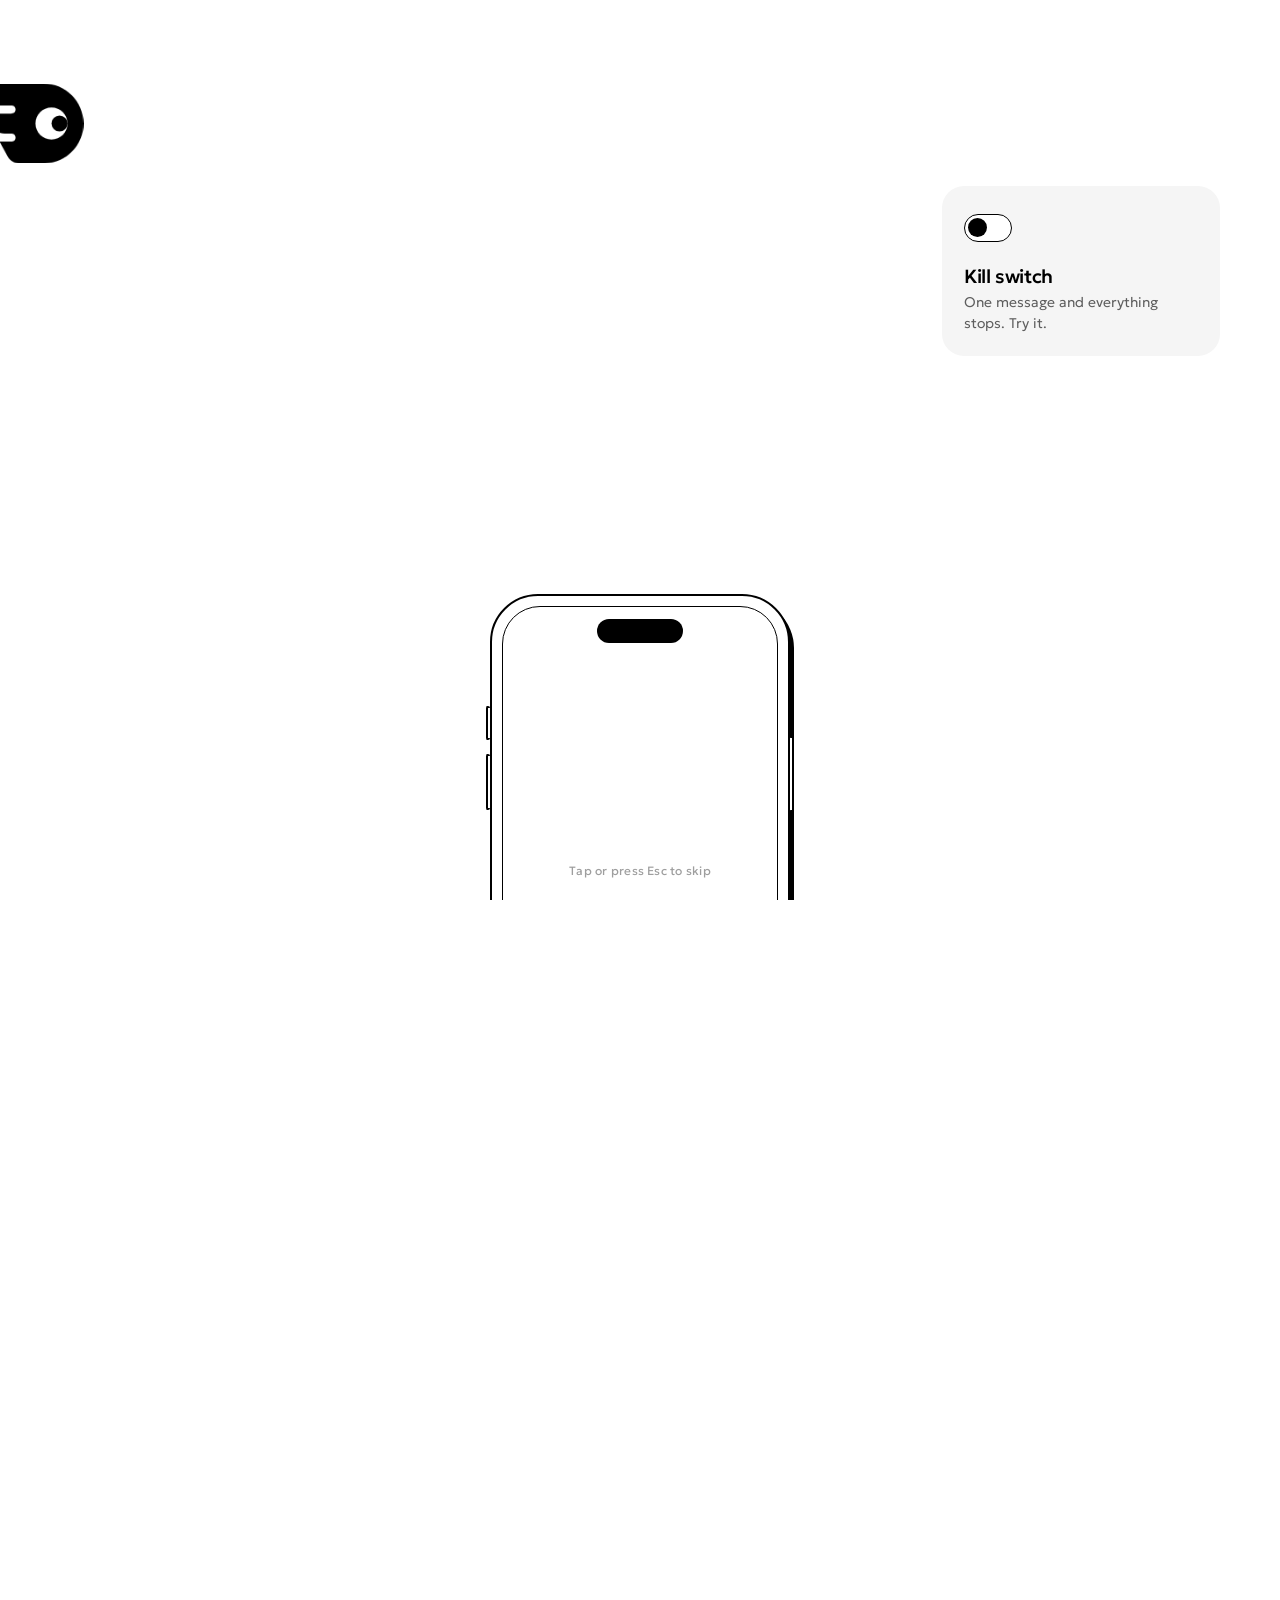
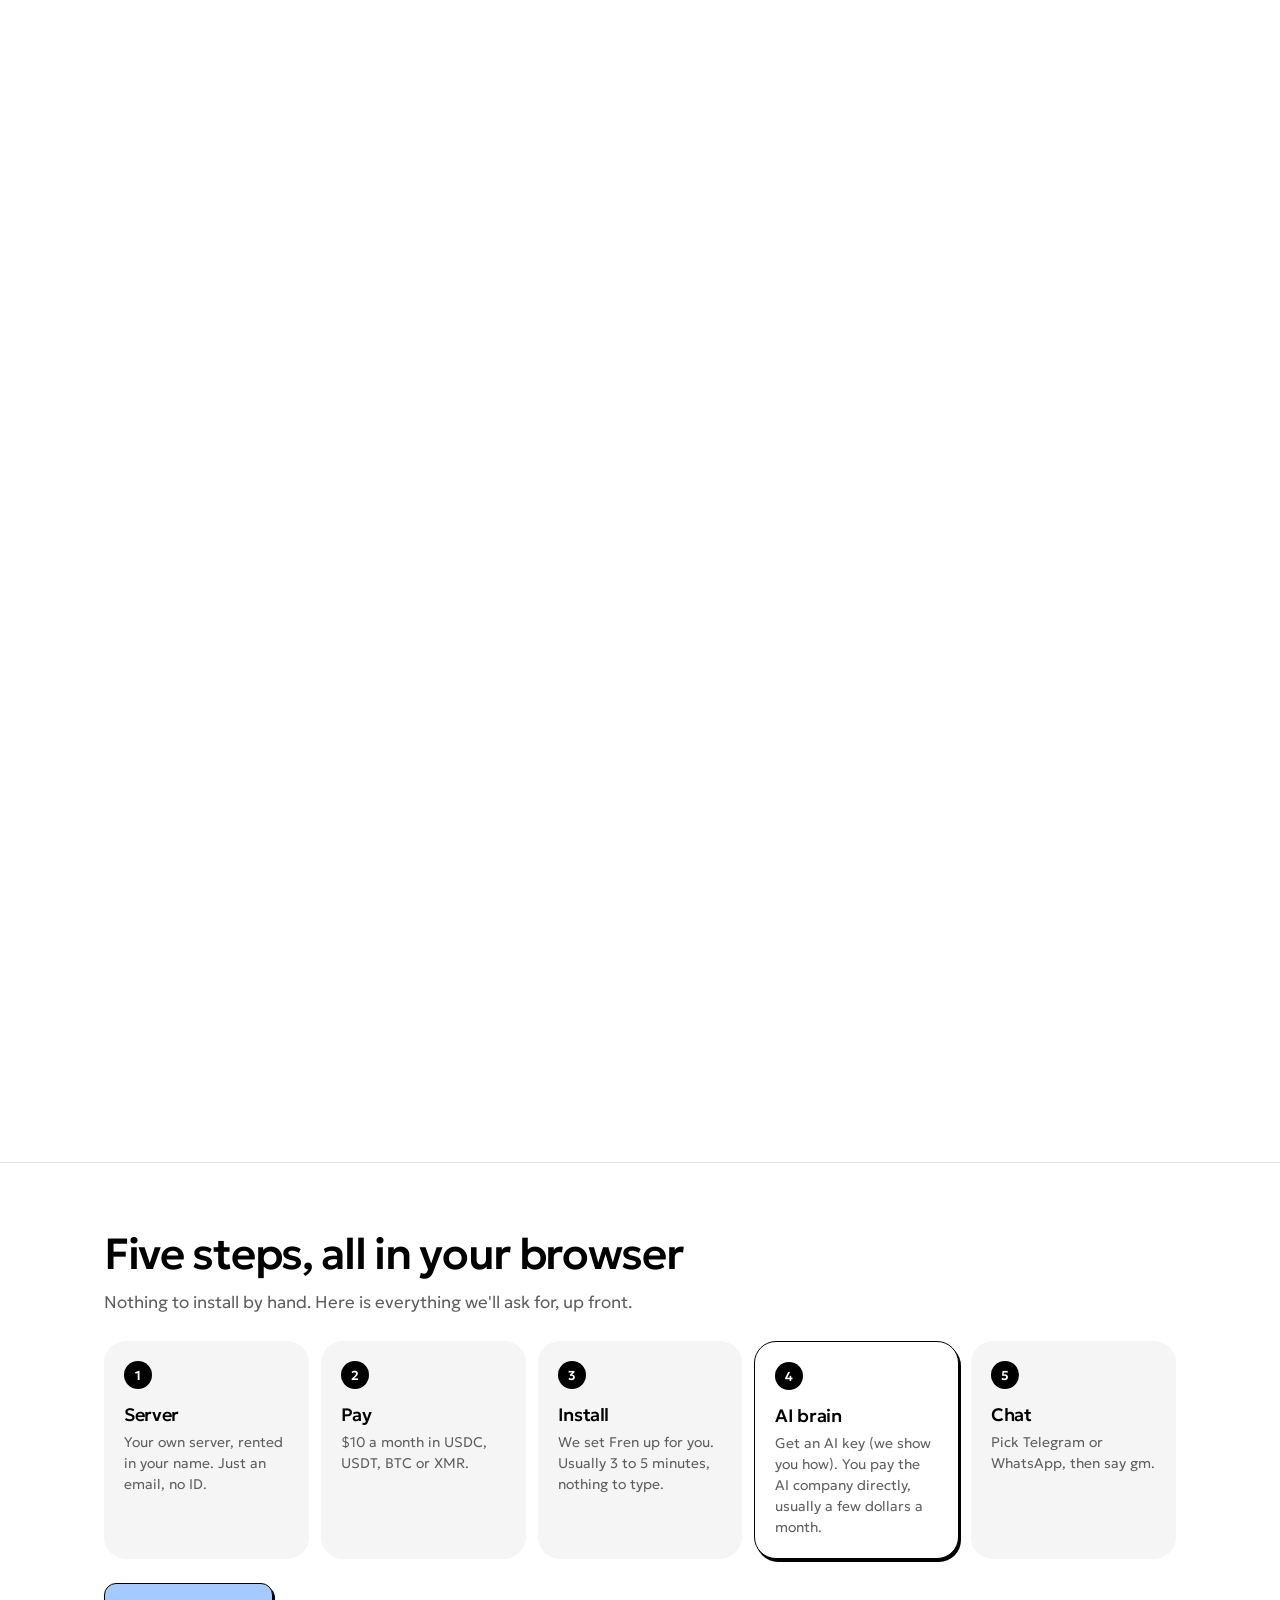
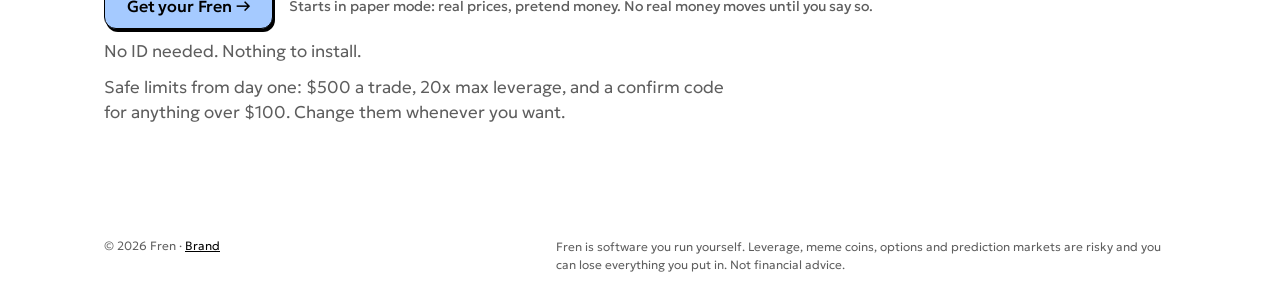
==== commit 24257d88: "v3 hero: messengers in subhead, only $10/month under button, more air Co-Authored-By: Claude Sonnet " ====
--- a/site/public/index.html
+++ b/site/public/index.html
@@ -80,47 +80,12 @@
               Your trading <span class="plq">Fren</span> lives in your&nbsp;chats.
             </h1>
             <p class="hero__sub">
-              Tell it what to trade in plain words. It runs on your own server, so your keys stay with you.
+              Tell it what to trade in plain words, right in Telegram or WhatsApp. It runs on your own server, so your keys stay with you.
             </p>
             <div class="cta__buttons">
               <a class="btn" href="vps/">Get your Fren&nbsp;→</a>
             </div>
-            <p class="hero__chats"><svg
-                  class="cta__ic" width="16" height="16"
-                  viewBox="0 0 24 24"
-                  fill="none"
-                  aria-hidden="true"
-                >
-                  <path
-                    d="M21.2 4.1 2.9 11.2c-.8.3-.8 1.4 0 1.7l4.5 1.6 1.8 5.4c.2.7 1.1.9 1.6.4l2.6-2.5 4.7 3.4c.6.4 1.4.1 1.6-.6l3-15.2c.2-.9-.7-1.6-1.5-1.3Z"
-                    stroke="currentColor"
-                    stroke-width="1.8"
-                    stroke-linejoin="round"
-                  />
-                  <path
-                    d="m7.4 14.5 10.4-7-7.6 8.1-.4 4"
-                    stroke="currentColor"
-                    stroke-width="1.8"
-                    stroke-linecap="round"
-                    stroke-linejoin="round"
-                  /></svg
-                ><svg
-                  class="cta__ic" width="16" height="16"
-                  viewBox="0 0 24 24"
-                  fill="none"
-                  aria-hidden="true"
-                >
-                  <path
-                    d="M12 3a9 9 0 0 0-7.8 13.5L3 21l4.6-1.2A9 9 0 1 0 12 3Z"
-                    stroke="currentColor"
-                    stroke-width="1.8"
-                    stroke-linejoin="round"
-                  />
-                  <path
-                    d="M9.1 7.9c.3-.3.7-.3 1-.1l.9 1.9c.1.3 0 .6-.2.8l-.6.6a6.2 6.2 0 0 0 2.9 2.9l.6-.6c.2-.2.5-.3.8-.2l1.9.9c.2.3.2.7-.1 1-.9.9-2.2 1.1-3.3.5a9.4 9.4 0 0 1-4.4-4.4c-.6-1.1-.4-2.4.5-3.3Z"
-                    fill="currentColor"
-                  /></svg
-                ><span>Telegram or WhatsApp · $10/month · about 10&nbsp;min</span></p>
+            <p class="hero__chats"><span>$10/month</span></p>
                       </div>
           <div class="dotfield" id="dotfield" aria-hidden="true"></div>
           <div class="dotfield dotfield--fin" id="dotfield-fin" aria-hidden="true"></div>
--- a/site/public/styles.css
+++ b/site/public/styles.css
@@ -2044,7 +2044,7 @@
 /* ===== v2 (FLOW_V2.md): facts, alt link, five steps ===== */
 .facts{display:flex;flex-wrap:wrap;justify-content:center;gap:8px;margin-top:22px}
 .facts span{border:1px solid var(--line);border-radius:999px;padding:5px 12px;font-size:13px;font-weight:500;background:var(--bg)}
-.hero__chats{margin:14px 0 0;display:flex;align-items:center;justify-content:center;gap:6px;font-size:14px;color:var(--muted)}
+.hero__chats{margin:22px 0 0;display:flex;align-items:center;justify-content:center;gap:6px;font-size:14px;color:var(--muted)}
 .hero__chats .cta__ic{flex:none}
 .hero__chats span{margin-left:4px}
 .steps5__limits{margin:18px 0 0;max-width:640px;color:var(--muted);font-size:13px;line-height:1.5}
@@ -2061,7 +2061,7 @@
 @media (width<860px){
   .scene.is-final .fin__btn{display:inline-flex;position:absolute;top:146px;left:0;right:0;margin:0 auto;width:max-content;white-space:nowrap;min-height:48px;font-size:17px;pointer-events:auto;animation:fadeUp .5s var(--ease) both .5s}
   .chat__final{padding:18px 12px 22px}
-  .chat__say{max-width:100%;font-size:16px;padding:11px 14px 12px}
+  .chat__say{max-width:100%;font-size:15px;line-height:1.4;padding:10px 12px 11px}
   .chat__you{max-width:92%}
 }
 .steps5{padding:64px 0 72px;border-top:1px solid var(--line)}
@@ -2076,3 +2076,6 @@
 .steps5 li span{display:block;margin-top:6px;color:var(--muted);font-size:14px;font-weight:300;line-height:1.5}
 .steps5 .end{margin-top:24px;display:flex;align-items:center;gap:16px;flex-wrap:wrap}
 .steps5 .end small{color:var(--muted);font-size:14px}
+@media (width<480px){.hero__chats{font-size:13px;margin-top:18px}.hero__chats span{margin-left:0;white-space:nowrap}}
+.hero .hero__sub{margin-bottom:48px}
+@media (width<480px){.hero .hero__sub{margin-bottom:36px}}
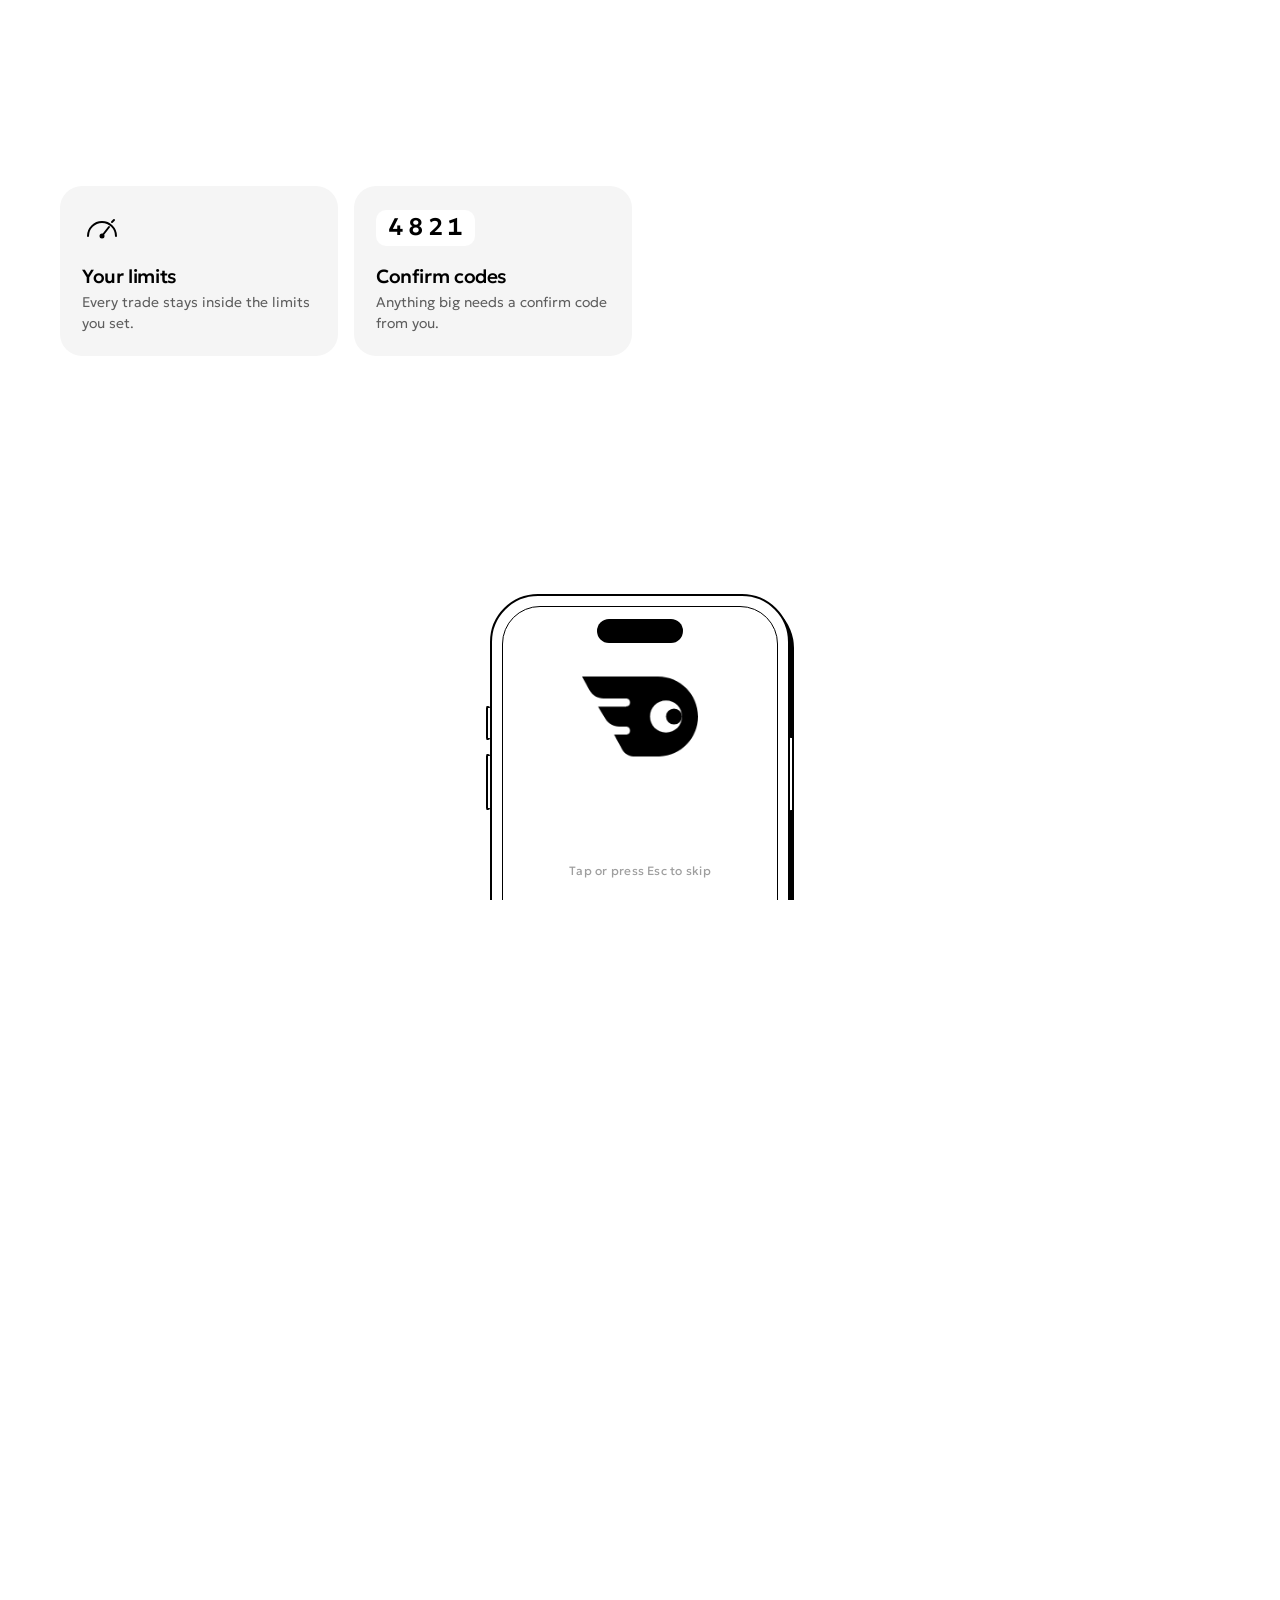
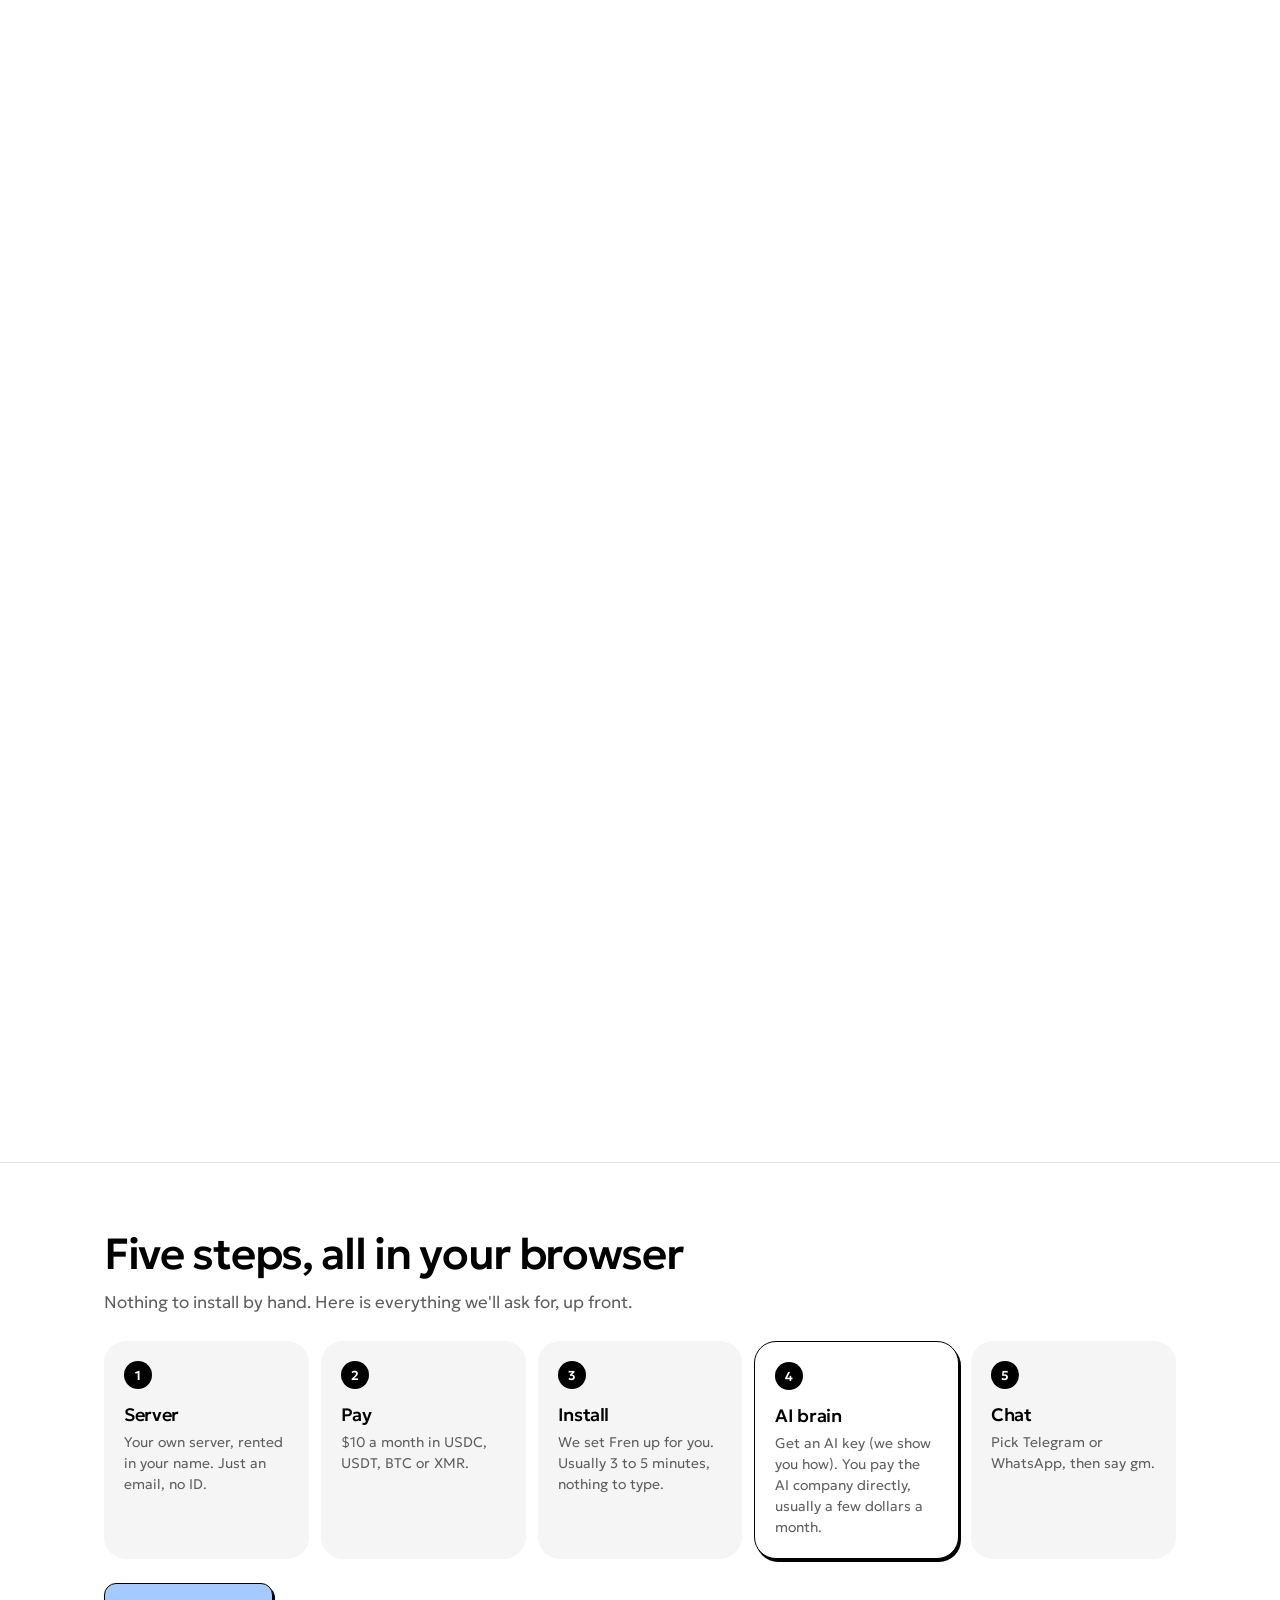
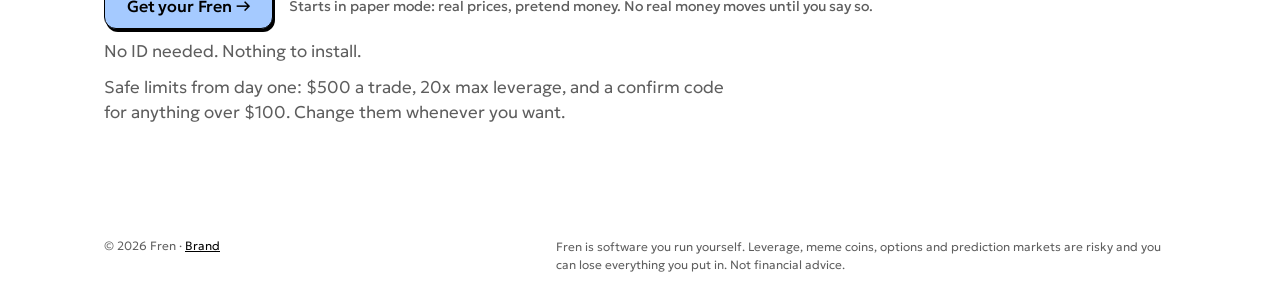
==== commit d81bc5ee: "v3: closing heading is plain text, v1-style button under phone chat; hero subhead 2 lines on desktop" ====
--- a/site/public/index.html
+++ b/site/public/index.html
@@ -261,6 +261,7 @@
                     </div>
                     <div class="chat__ctas">
                       <p class="chat__trust">Your keys · Your limits · Confirm codes · Kill switch</p>
+                      <a class="btn" href="vps/">Get your Fren&nbsp;→</a>
                     </div>
                   </div>
                 </div>
@@ -268,9 +269,8 @@
             </div>
           </div>
           <h2 class="fin" id="fin" aria-label="Get your Fren">
-            <a class="fin__l" id="fin-l" href="vps/" tabindex="-1" aria-hidden="true">Get your</a>
-            <a class="fin__r" id="fin-r" href="vps/" aria-label="Get your Fren">Fren&nbsp;<span class="arr">→</span></a>
-            <a class="btn fin__btn" href="vps/" tabindex="-1" aria-hidden="true">Get your Fren&nbsp;→</a>
+            <span class="fin__l" id="fin-l" aria-hidden="true">Get your</span>
+            <span class="fin__r" id="fin-r" aria-hidden="true">Fren&nbsp;→</span>
           </h2>
           <div class="float" id="hello">
             <span class="float__in float--fren">gm! I’m Fren. What are we trading today?</span>
--- a/site/public/styles.css
+++ b/site/public/styles.css
@@ -2048,18 +2048,7 @@
 .hero__chats .cta__ic{flex:none}
 .hero__chats span{margin-left:4px}
 .steps5__limits{margin:18px 0 0;max-width:640px;color:var(--muted);font-size:13px;line-height:1.5}
-/* v3: the big closing heading is the one action of that screen; both halves react together */
-.scene.is-final .fin a{pointer-events:auto;color:inherit;text-decoration:none;cursor:pointer;border-radius:12px}
-.scene.is-final .fin:hover .fin__l,.scene.is-final .fin:hover .fin__r,
-.scene.is-final .fin:has(a:focus-visible) .fin__l,.scene.is-final .fin:has(a:focus-visible) .fin__r{text-decoration:underline;text-decoration-thickness:.06em;text-underline-offset:.1em}
-.fin__r .arr{transition:transform .2s var(--ease)}
-.scene.is-final .fin:hover .arr,.scene.is-final .fin:has(a:focus-visible) .arr{transform:translateX(7px)}
-.fin:has(a:focus-visible) .fin__l,.fin:has(a:focus-visible) .fin__r{outline:2px solid var(--ink);outline-offset:6px}
-.fin a:focus-visible{outline:2px solid var(--ink);outline-offset:6px}
-/* phone-sized screens: heading is also backed by a plain pill button under it */
-.fin__btn{display:none}
 @media (width<860px){
-  .scene.is-final .fin__btn{display:inline-flex;position:absolute;top:146px;left:0;right:0;margin:0 auto;width:max-content;white-space:nowrap;min-height:48px;font-size:17px;pointer-events:auto;animation:fadeUp .5s var(--ease) both .5s}
   .chat__final{padding:18px 12px 22px}
   .chat__say{max-width:100%;font-size:15px;line-height:1.4;padding:10px 12px 11px}
   .chat__you{max-width:92%}
@@ -2079,3 +2068,4 @@
 @media (width<480px){.hero__chats{font-size:13px;margin-top:18px}.hero__chats span{margin-left:0;white-space:nowrap}}
 .hero .hero__sub{margin-bottom:48px}
 @media (width<480px){.hero .hero__sub{margin-bottom:36px}}
+.hero .hero__sub{max-width:38em}
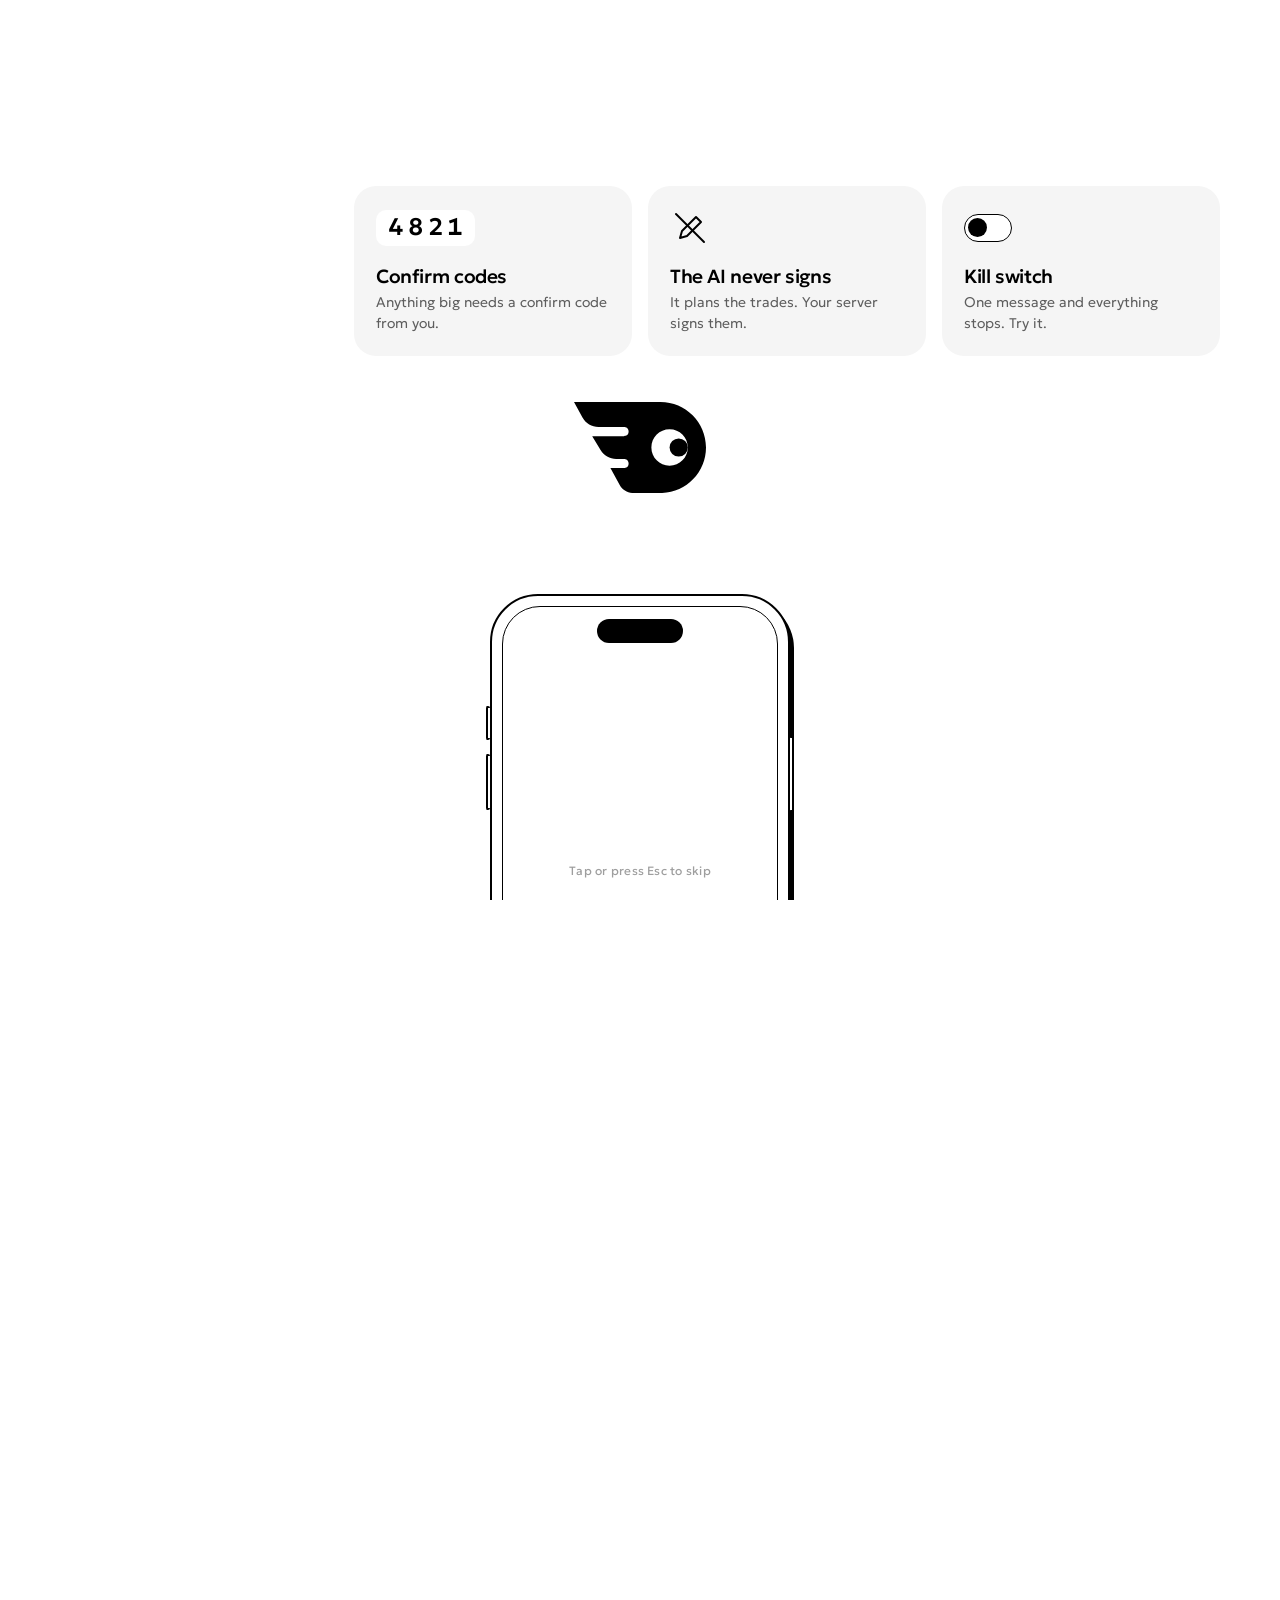
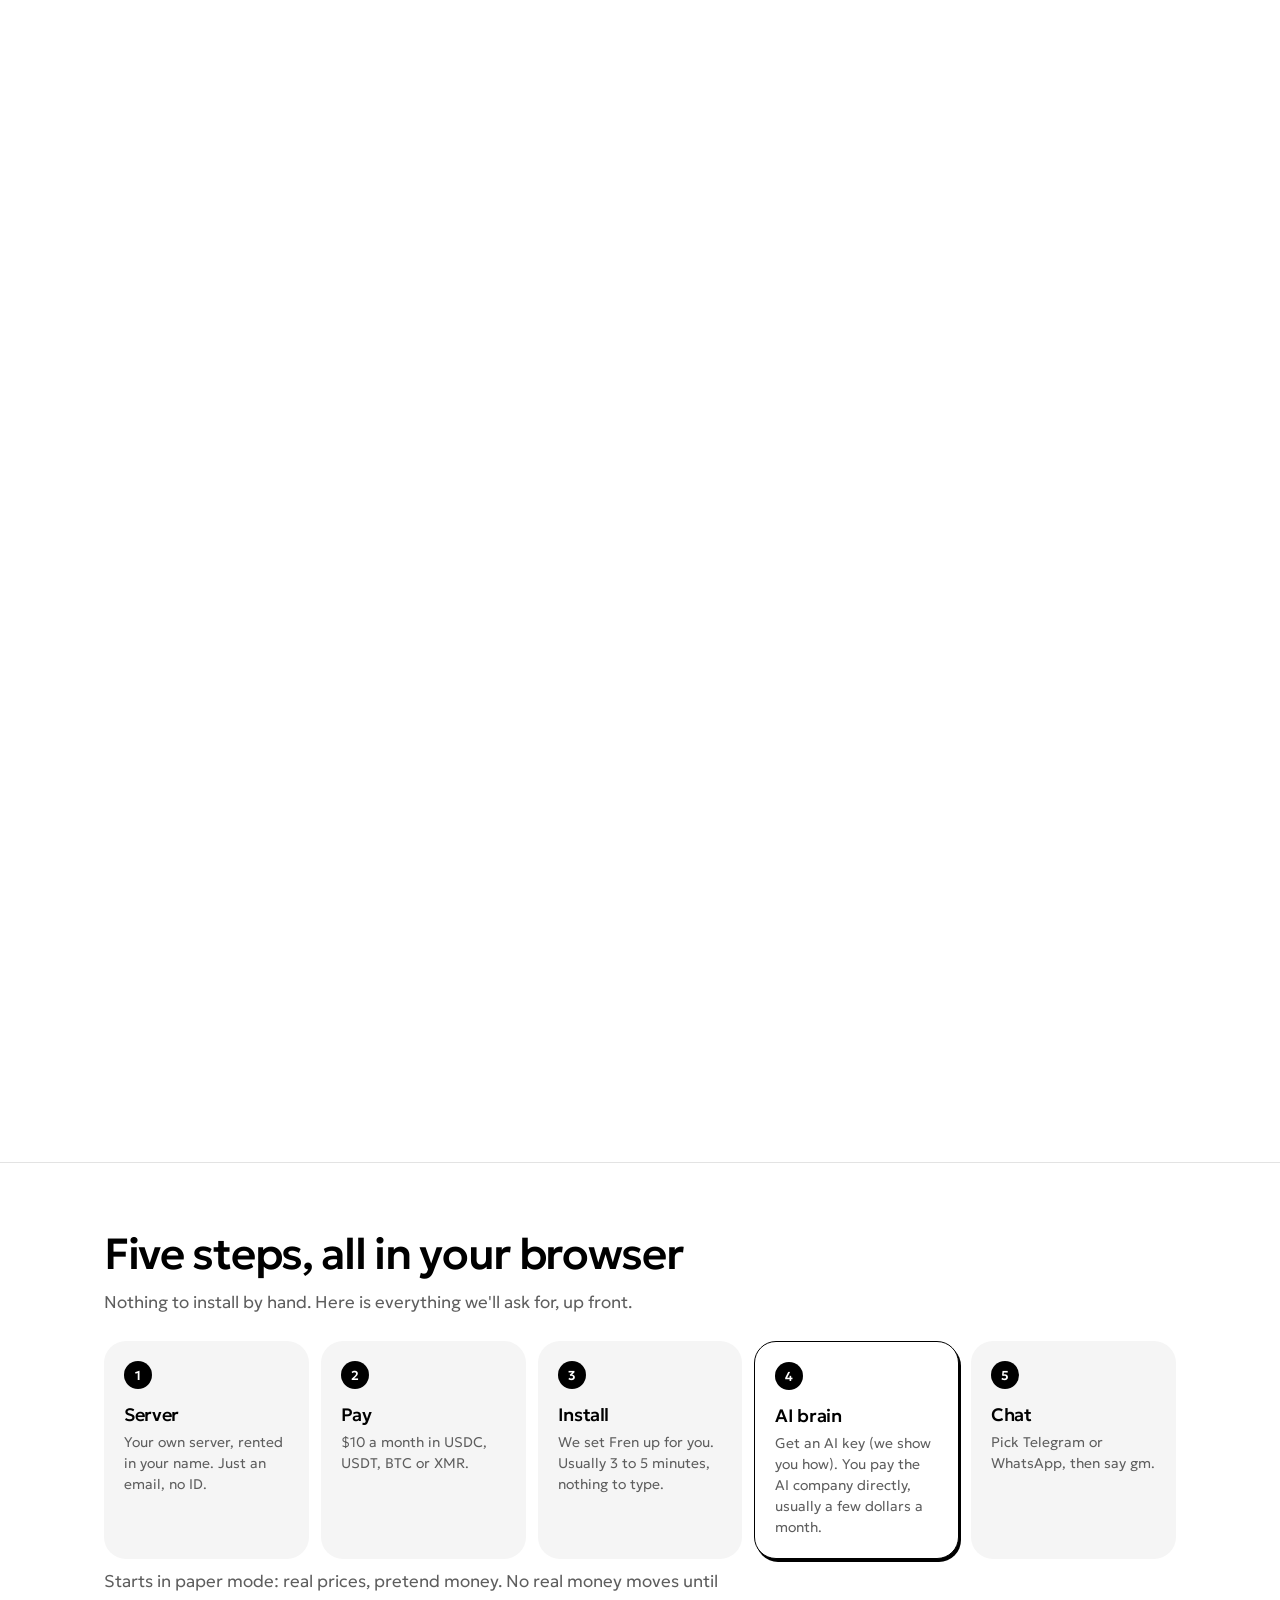
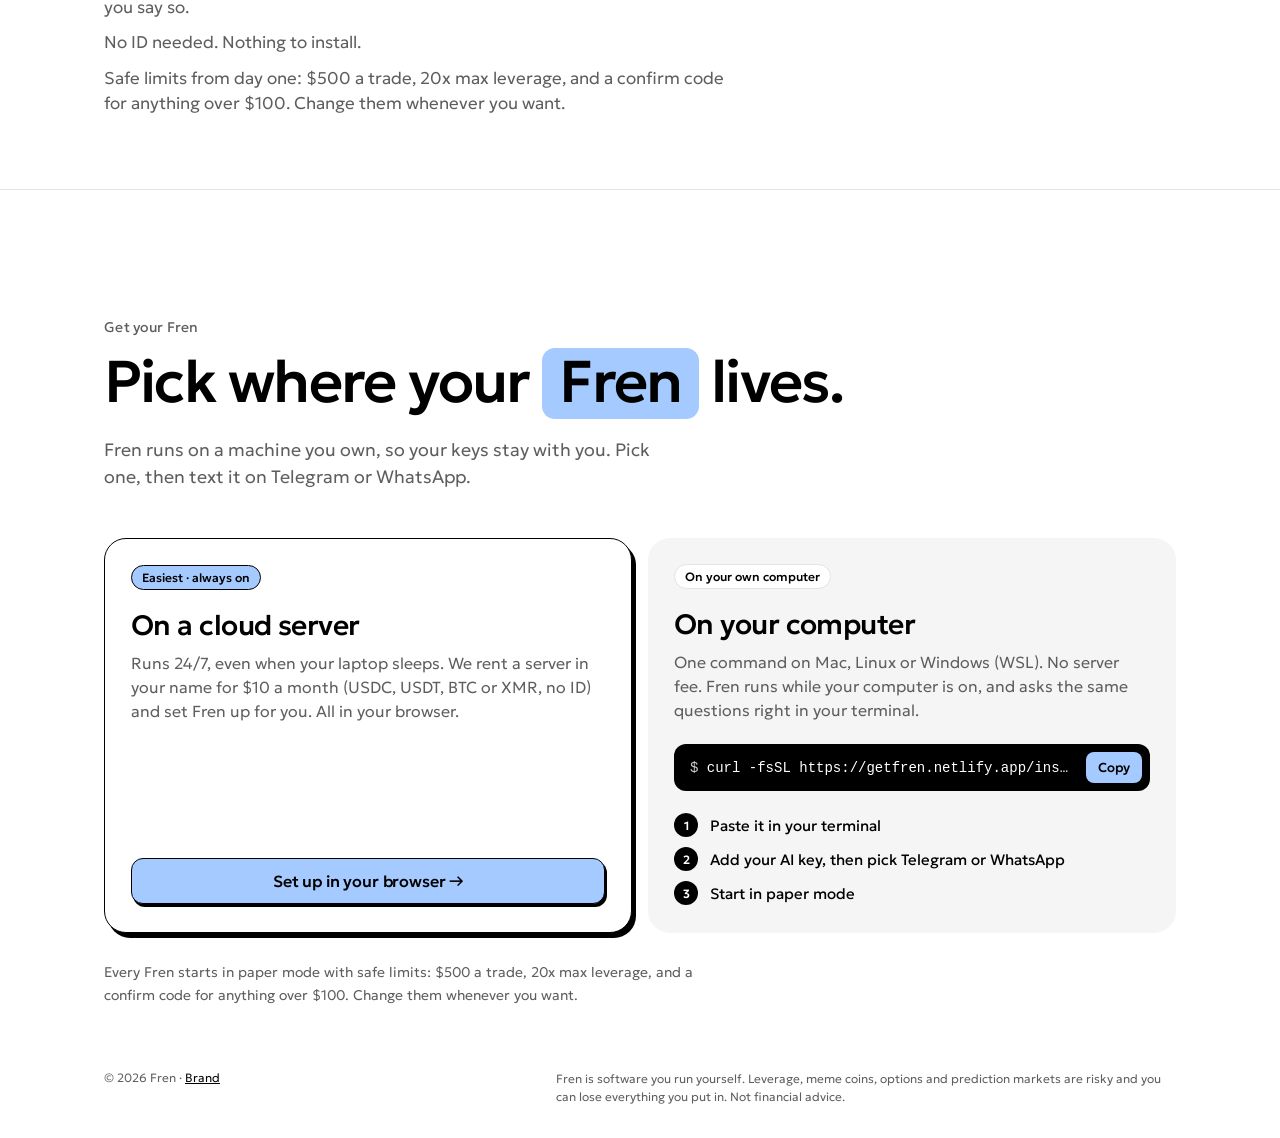
==== commit b1421e83: "v3 round 4: reveal plays once, final dots hidden at load, price line leaves on scroll; steps without" ====
--- a/site/public/index.html
+++ b/site/public/index.html
@@ -68,7 +68,7 @@
             <use href="#fren-word" fill="currentColor" />
           </svg>
         </a>
-        <a class="btn btn--sm" href="vps/">Get your Fren</a>
+        <a class="btn btn--sm" href="#setup">Get your Fren</a>
       </div>
     </header>
     <main>
@@ -83,7 +83,7 @@
               Tell it what to trade in plain words, right in Telegram or WhatsApp. It runs on your own server, so your keys stay with you.
             </p>
             <div class="cta__buttons">
-              <a class="btn" href="vps/">Get your Fren&nbsp;→</a>
+              <a class="btn" href="#setup">Get your Fren&nbsp;→</a>
             </div>
             <p class="hero__chats"><span>$10/month</span></p>
                       </div>
@@ -261,7 +261,7 @@
                     </div>
                     <div class="chat__ctas">
                       <p class="chat__trust">Your keys · Your limits · Confirm codes · Kill switch</p>
-                      <a class="btn" href="vps/">Get your Fren&nbsp;→</a>
+                      <a class="btn" href="#setup">Get your Fren&nbsp;→</a>
                     </div>
                   </div>
                 </div>
@@ -289,9 +289,50 @@
             <li class="key"><b>AI brain</b><span>Get an AI key (we show you how). You pay the AI company directly, usually a few dollars a month.</span></li>
             <li><b>Chat</b><span>Pick Telegram or WhatsApp, then say gm.</span></li>
           </ol>
-          <div class="end"><a class="btn" href="vps/">Get your Fren&nbsp;→</a><small>Starts in paper mode: real prices, pretend money. No real money moves until you say so.</small></div>
+          <p class="steps5__limits steps5__paper">Starts in paper mode: real prices, pretend money. No real money moves until you say so.</p>
           <p class="steps5__limits">No ID needed. Nothing to install.</p>
           <p class="steps5__limits">Safe limits from day one: $500 a trade, 20x max leverage, and a confirm code for anything over $100. Change them whenever you want.</p>
+        </div>
+      </section>
+      <section class="setup" id="setup" aria-labelledby="setup-title">
+        <div class="wrap">
+          <p class="setup__eyebrow">Get your Fren</p>
+          <h2 class="setup__title" id="setup-title">Pick where your <span class="plq">Fren</span> lives.</h2>
+          <p class="setup__sub">
+            Fren runs on a machine you own, so your keys stay with you. Pick one, then text it on Telegram or WhatsApp.
+          </p>
+          <div class="setup__grid">
+            <article class="way way--vps">
+              <span class="way__tag">Easiest · always on</span>
+              <h3>On a cloud server</h3>
+              <p class="way__desc">
+                Runs 24/7, even when your laptop sleeps. We rent a server in your name for $10 a month (USDC, USDT,
+                BTC or XMR, no ID) and set Fren up for you. All in your browser.
+              </p>
+              <a class="btn btn--wide" href="vps/" id="vps-cta">Set up in your browser&nbsp;→</a>
+            </article>
+            <article class="way way--local">
+              <span class="way__tag">On your own computer</span>
+              <h3>On your computer</h3>
+              <p class="way__desc">
+                One command on Mac, Linux or Windows (WSL). No server fee. Fren runs while your computer is on, and asks
+                the same questions right in your terminal.
+              </p>
+              <div class="cmd">
+                <code class="cmd__text" id="cmd-text">curl -fsSL https://getfren.netlify.app/install.sh | bash</code>
+                <button type="button" class="cmd__copy" id="cmd-copy" aria-label="Copy install command">Copy</button>
+              </div>
+              <ol class="way__steps">
+                <li>Paste it in your terminal</li>
+                <li>Add your AI key, then pick Telegram or WhatsApp</li>
+                <li>Start in paper mode</li>
+              </ol>
+            </article>
+          </div>
+          <p class="setup__note">
+            Every Fren starts in paper mode with safe limits: $500 a trade, 20x max leverage, and a confirm code for
+            anything over $100. Change them whenever you want.
+          </p>
         </div>
       </section>
           </main>
--- a/site/public/styles.css
+++ b/site/public/styles.css
@@ -310,6 +310,9 @@
 html.is-revealing #hello .float__in {
   animation: helloIn 0.5s var(--spring) backwards 0.95s;
 }
+html.is-revealing .hero__chats {
+  animation: fadeUp 0.6s var(--ease) backwards 0.9s;
+}
 html.is-revealing .hint {
   animation: 0.6s 1.3s backwards fadeUp;
 }
@@ -521,7 +524,8 @@
 html.is-loading .dotfield {
   opacity: 0 !important;
 }
-html.is-revealing .dotfield {
+/* the closing-scene dots stay hidden while the hero appears (they used to flash in the wrong place) */
+html.is-revealing .dotfield:not(.dotfield--fin) {
   animation: 1.2s 0.3s backwards fadeIn;
 }
 .dotfield--fin {
@@ -2069,3 +2073,4 @@
 .hero .hero__sub{margin-bottom:48px}
 @media (width<480px){.hero .hero__sub{margin-bottom:36px}}
 .hero .hero__sub{max-width:38em}
+.steps5__paper{margin-top:24px}
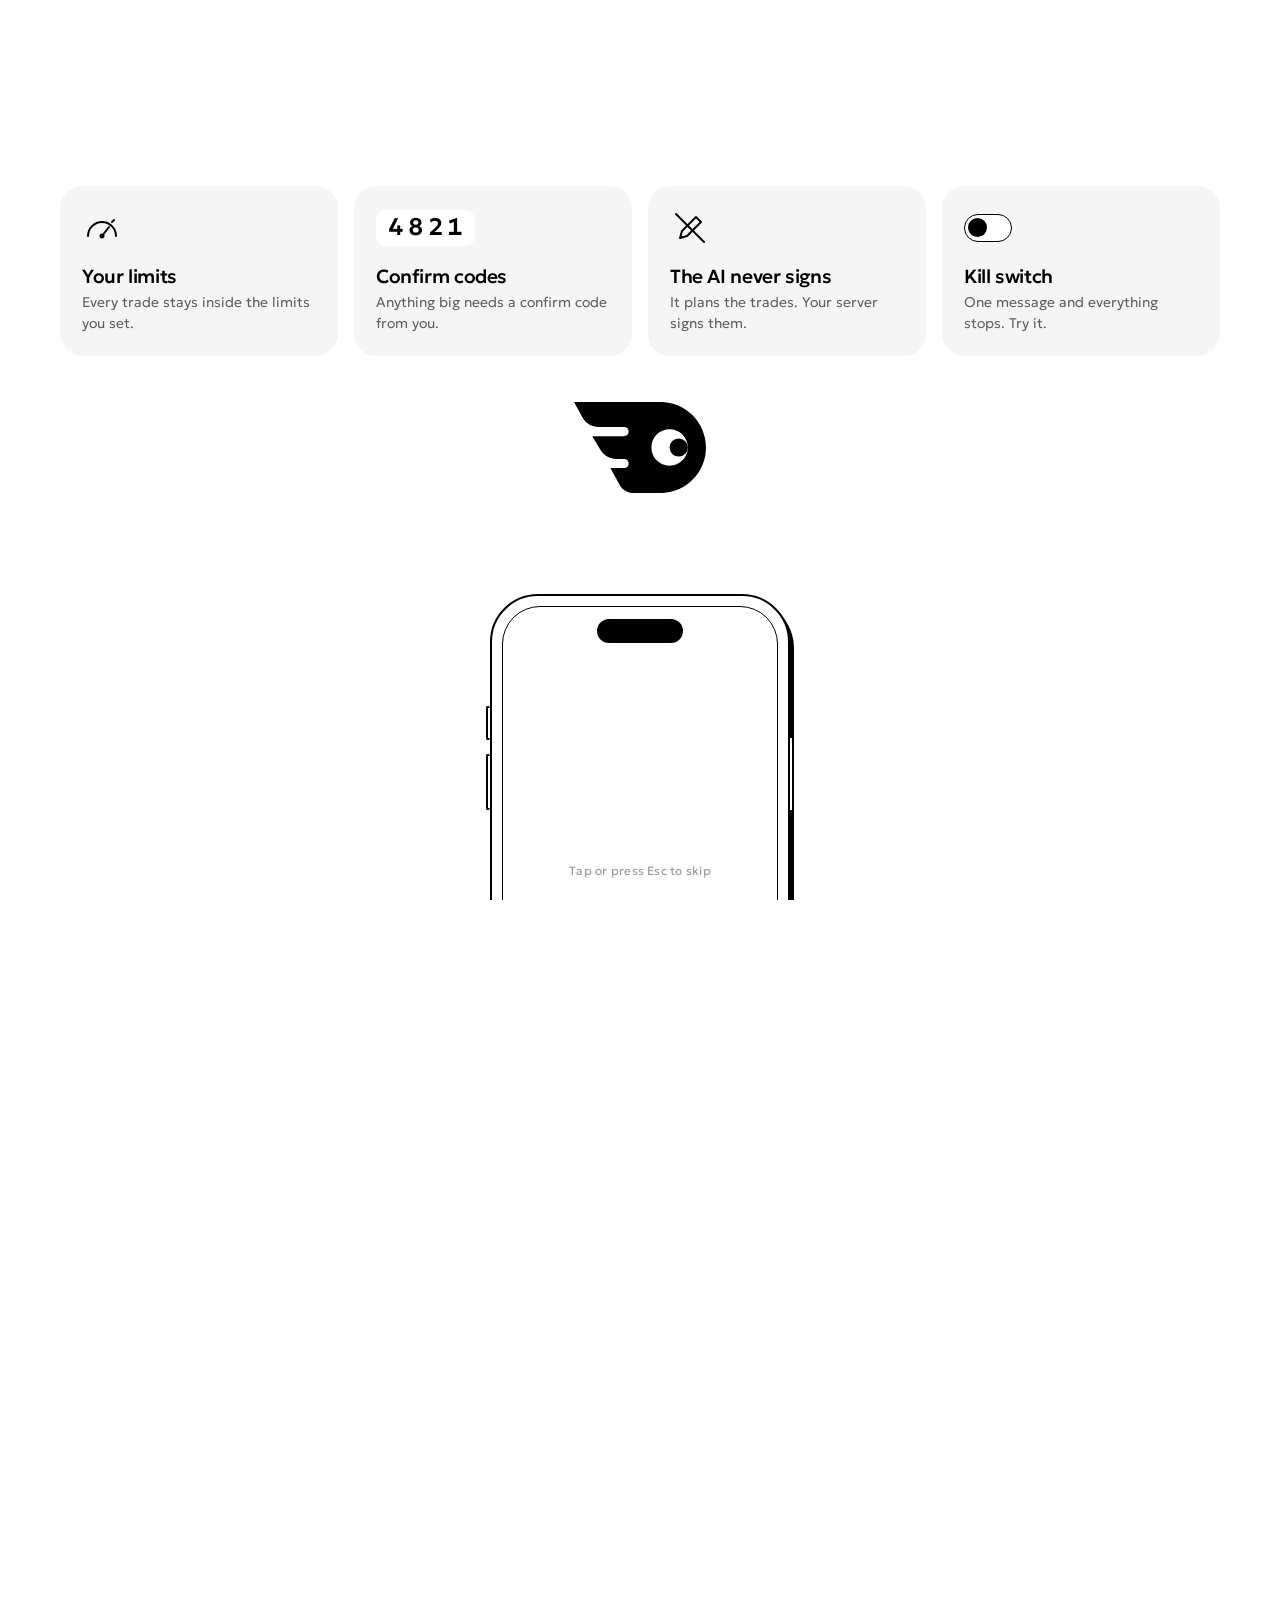
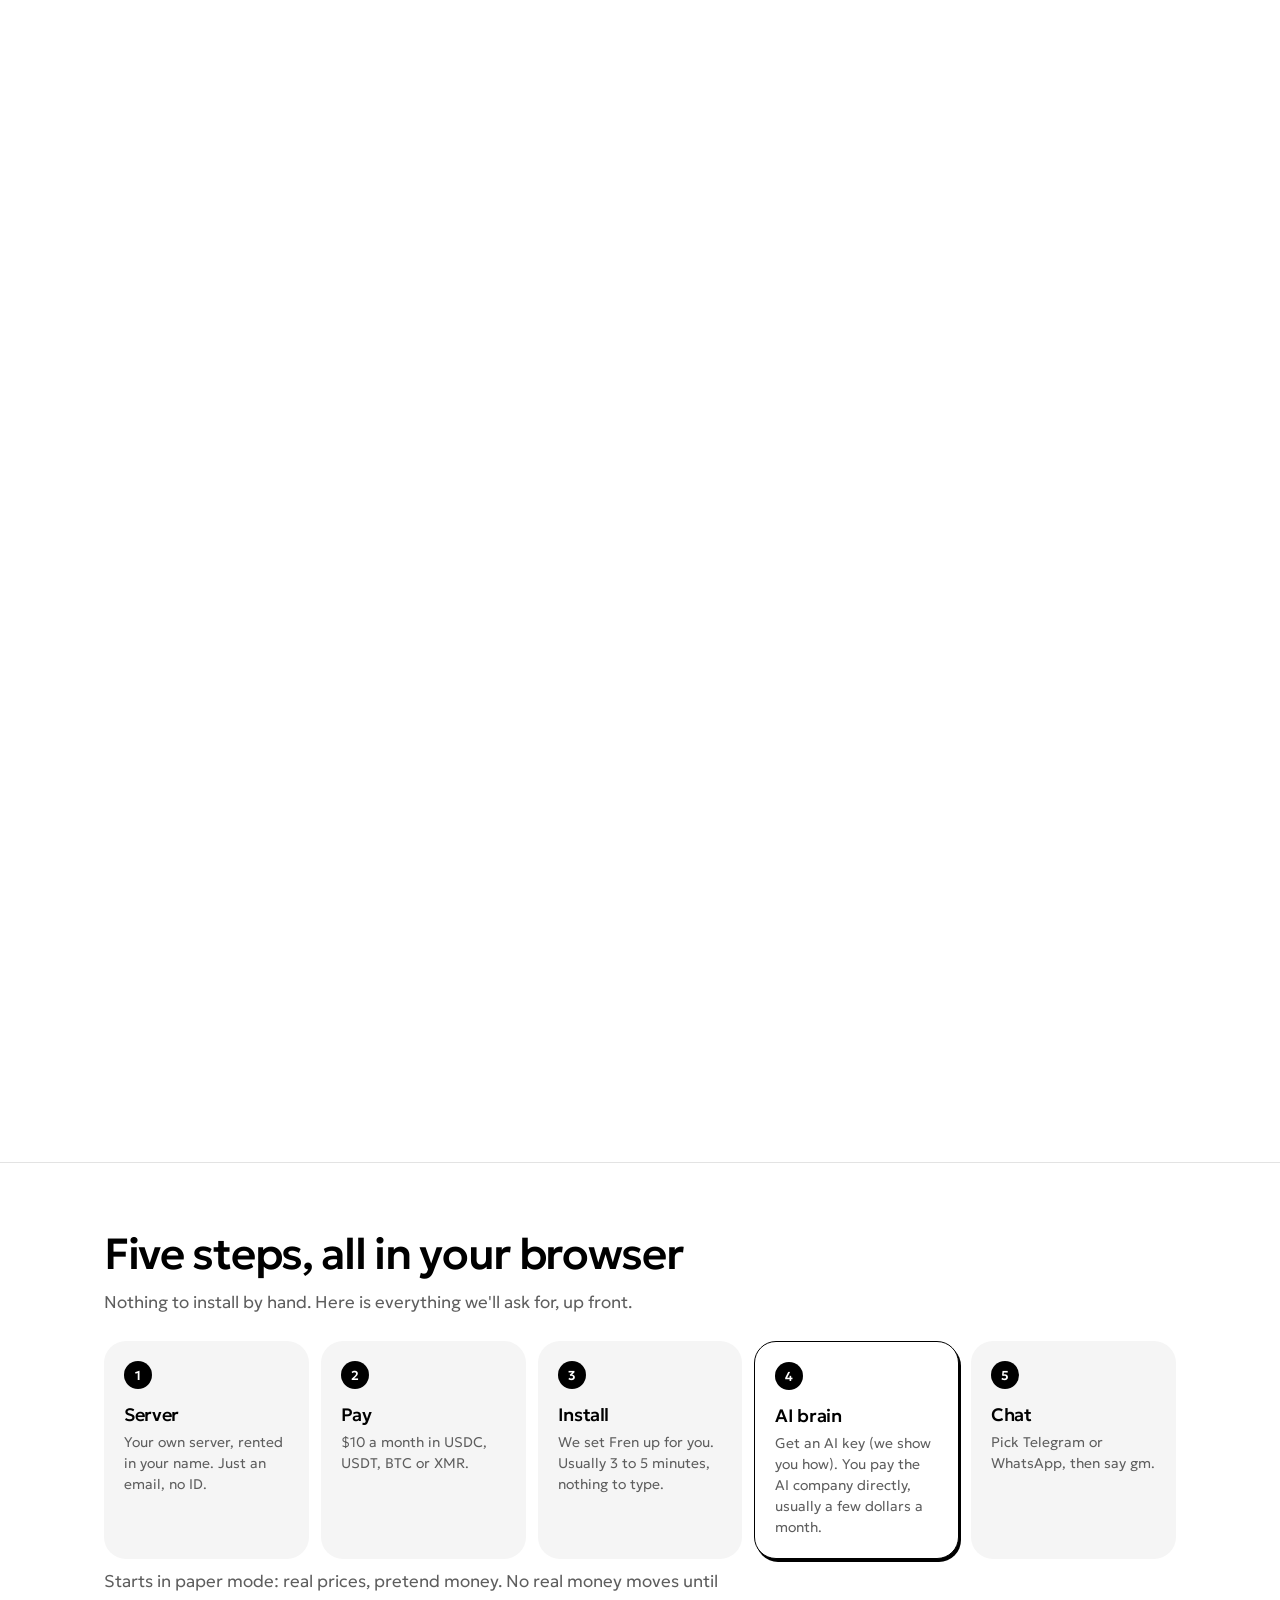
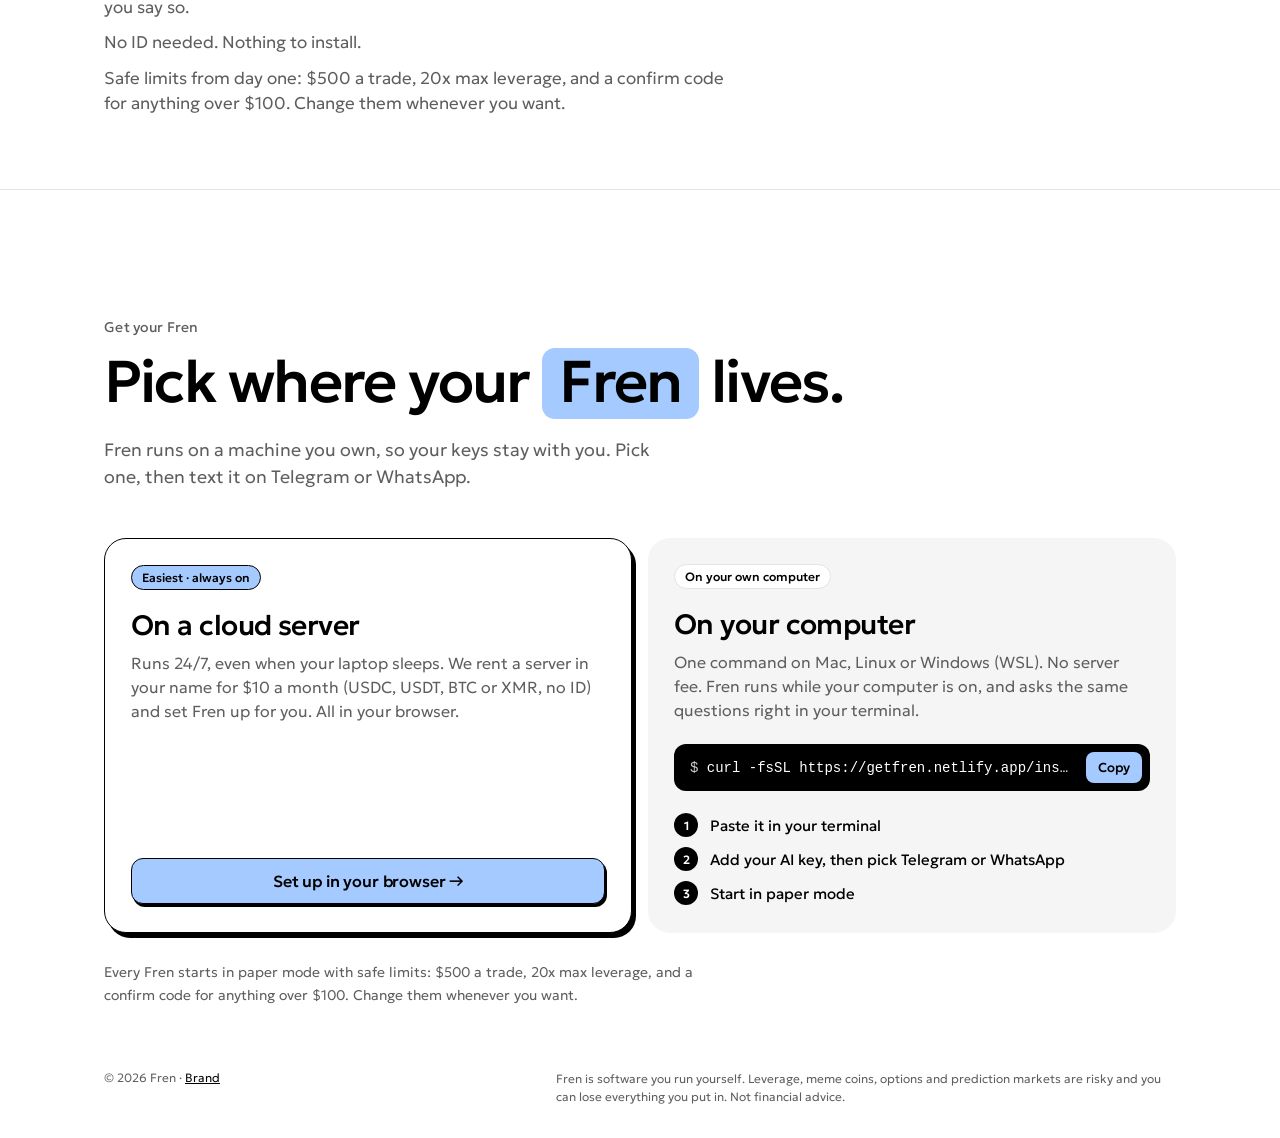
==== commit b42137df: "v3 round 5: hero line '~10 min to set up · $10/month, or free on your computer' Co-Authored-By: Clau" ====
--- a/site/public/index.html
+++ b/site/public/index.html
@@ -85,7 +85,7 @@
             <div class="cta__buttons">
               <a class="btn" href="#setup">Get your Fren&nbsp;→</a>
             </div>
-            <p class="hero__chats"><span>$10/month</span></p>
+            <p class="hero__chats"><span><span class="nb">~10 min to set up</span> · <span class="nb">$10/month, or free on your computer</span></span></p>
                       </div>
           <div class="dotfield" id="dotfield" aria-hidden="true"></div>
           <div class="dotfield dotfield--fin" id="dotfield-fin" aria-hidden="true"></div>
--- a/site/public/styles.css
+++ b/site/public/styles.css
@@ -2050,7 +2050,7 @@
 .facts span{border:1px solid var(--line);border-radius:999px;padding:5px 12px;font-size:13px;font-weight:500;background:var(--bg)}
 .hero__chats{margin:22px 0 0;display:flex;align-items:center;justify-content:center;gap:6px;font-size:14px;color:var(--muted)}
 .hero__chats .cta__ic{flex:none}
-.hero__chats span{margin-left:4px}
+.hero__chats>span{margin-left:4px}
 .steps5__limits{margin:18px 0 0;max-width:640px;color:var(--muted);font-size:13px;line-height:1.5}
 @media (width<860px){
   .chat__final{padding:18px 12px 22px}
@@ -2069,7 +2069,7 @@
 .steps5 li span{display:block;margin-top:6px;color:var(--muted);font-size:14px;font-weight:300;line-height:1.5}
 .steps5 .end{margin-top:24px;display:flex;align-items:center;gap:16px;flex-wrap:wrap}
 .steps5 .end small{color:var(--muted);font-size:14px}
-@media (width<480px){.hero__chats{font-size:13px;margin-top:18px}.hero__chats span{margin-left:0;white-space:nowrap}}
+@media (width<480px){.hero__chats{font-size:13px;margin-top:18px}.hero__chats span{margin-left:0}.hero__chats .nb{white-space:nowrap}.hero__chats>span{text-align:center}}
 .hero .hero__sub{margin-bottom:48px}
 @media (width<480px){.hero .hero__sub{margin-bottom:36px}}
 .hero .hero__sub{max-width:38em}
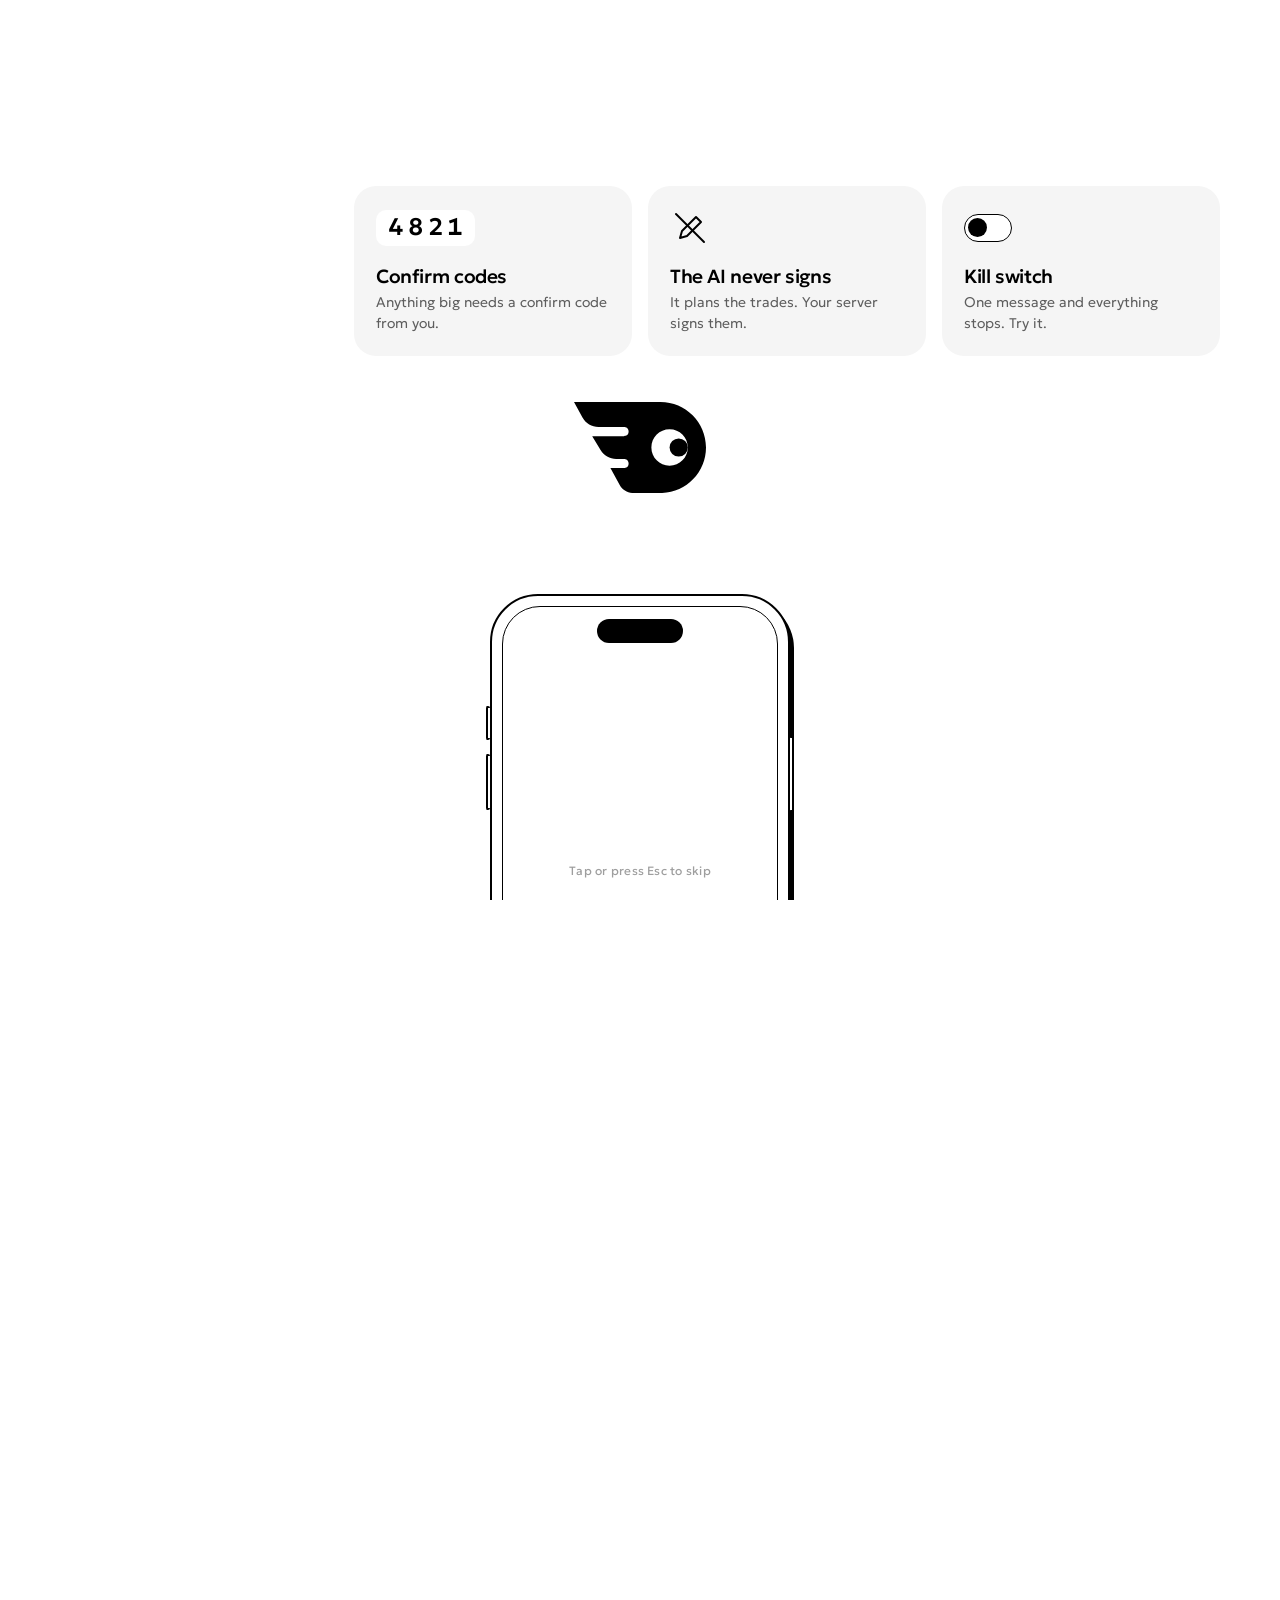
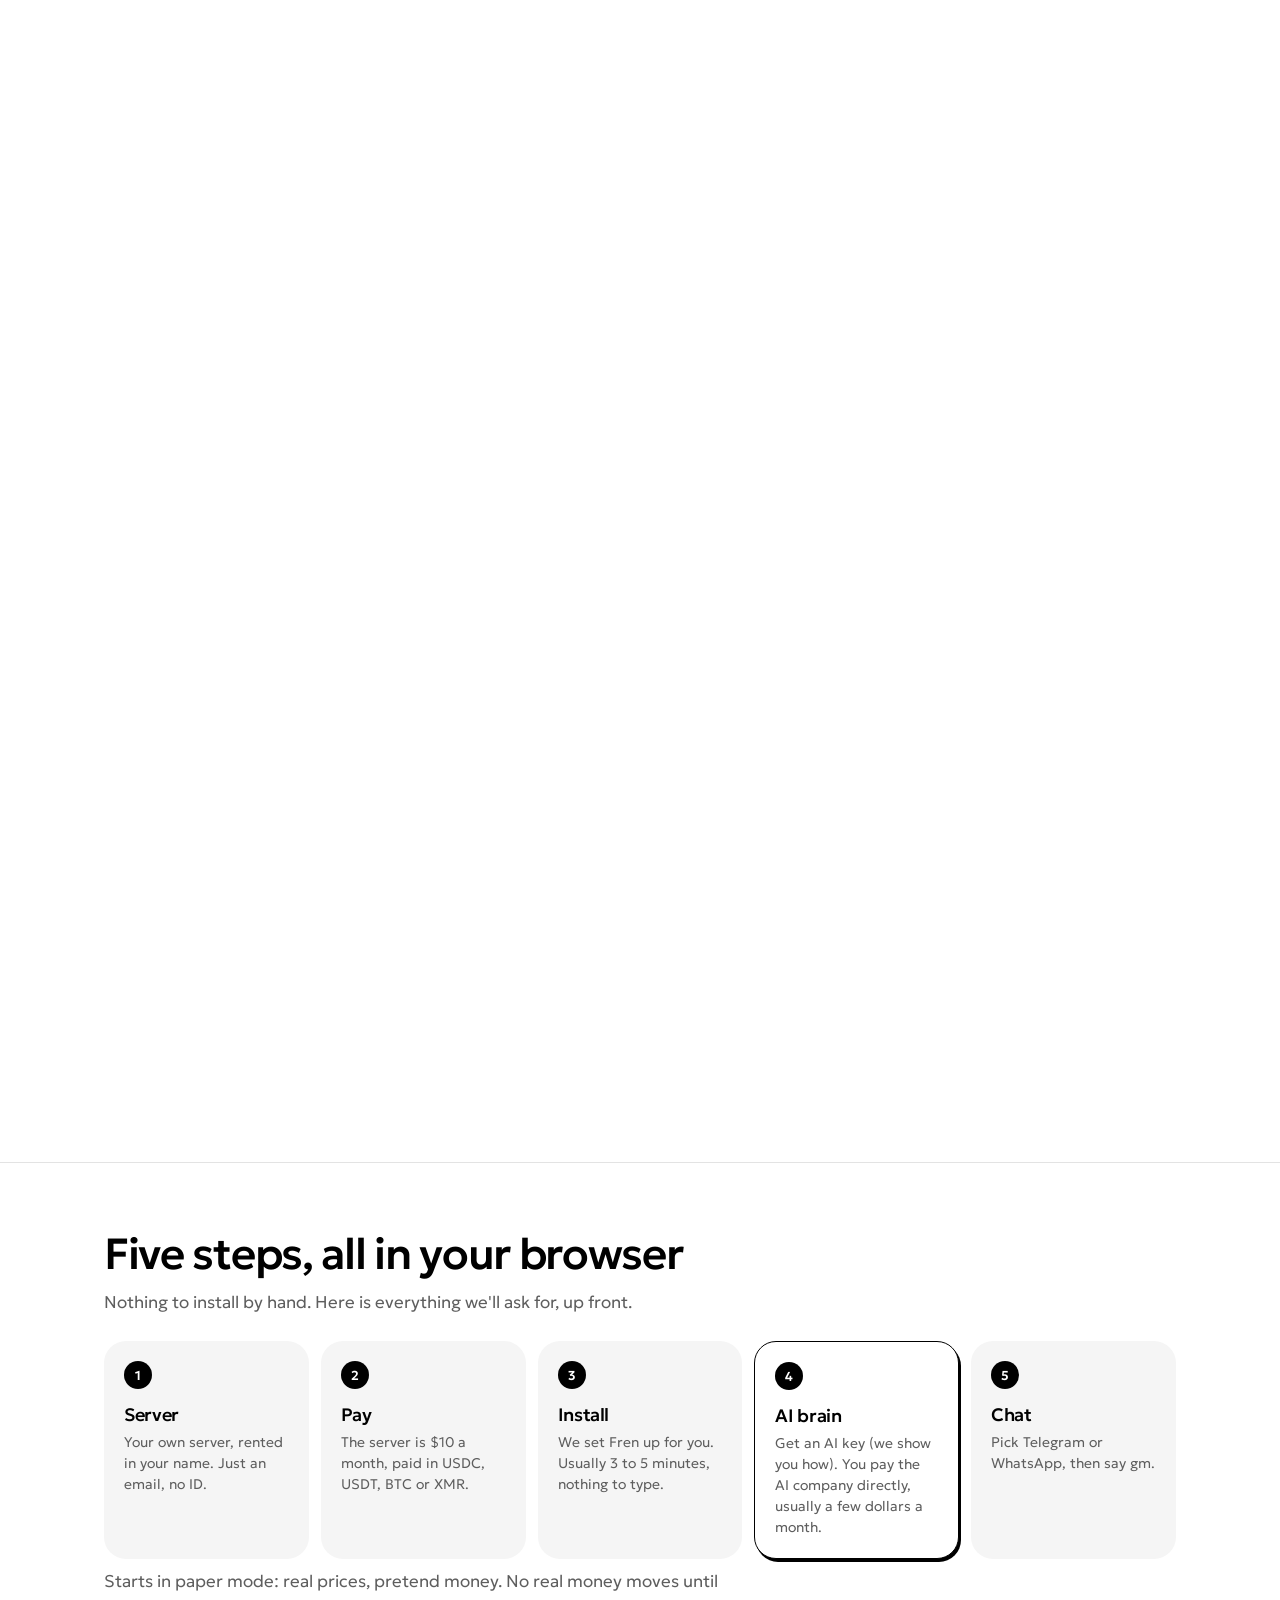
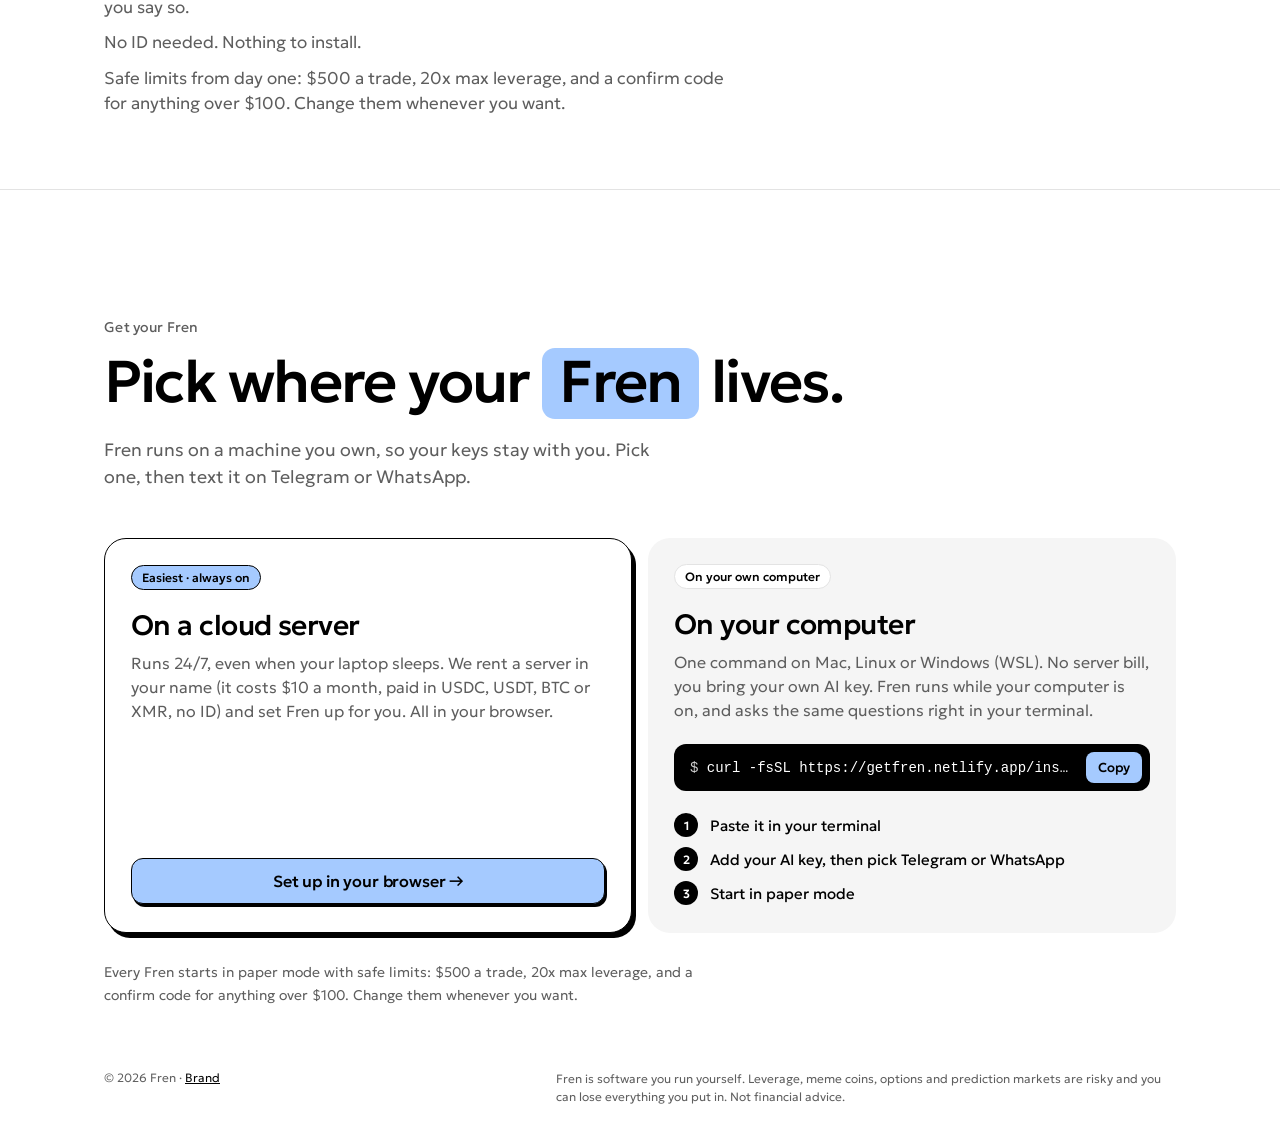
==== commit 6ebe42b4: "v3 round 6: price texts = server price (no 'free'), fee-note placeholder (off), even rail lines Co-A" ====
--- a/site/public/index.html
+++ b/site/public/index.html
@@ -85,7 +85,7 @@
             <div class="cta__buttons">
               <a class="btn" href="#setup">Get your Fren&nbsp;→</a>
             </div>
-            <p class="hero__chats"><span><span class="nb">~10 min to set up</span> · <span class="nb">$10/month, or free on your computer</span></span></p>
+            <p class="hero__chats"><span><span class="nb">~10 min to set up</span> · <span class="nb">$10/month server, or use your own computer</span></span></p>
                       </div>
           <div class="dotfield" id="dotfield" aria-hidden="true"></div>
           <div class="dotfield dotfield--fin" id="dotfield-fin" aria-hidden="true"></div>
@@ -284,7 +284,7 @@
           <p>Nothing to install by hand. Here is everything we'll ask for, up front.</p>
           <ol>
             <li><b>Server</b><span>Your own server, rented in your name. Just an email, no ID.</span></li>
-            <li><b>Pay</b><span>$10 a month in USDC, USDT, BTC or XMR.</span></li>
+            <li><b>Pay</b><span>The server is $10 a month, paid in USDC, USDT, BTC or XMR.</span></li>
             <li><b>Install</b><span>We set Fren up for you. Usually 3 to 5 minutes, nothing to type.</span></li>
             <li class="key"><b>AI brain</b><span>Get an AI key (we show you how). You pay the AI company directly, usually a few dollars a month.</span></li>
             <li><b>Chat</b><span>Pick Telegram or WhatsApp, then say gm.</span></li>
@@ -306,7 +306,7 @@
               <span class="way__tag">Easiest · always on</span>
               <h3>On a cloud server</h3>
               <p class="way__desc">
-                Runs 24/7, even when your laptop sleeps. We rent a server in your name for $10 a month (USDC, USDT,
+                Runs 24/7, even when your laptop sleeps. We rent a server in your name (it costs $10 a month, paid in USDC, USDT,
                 BTC or XMR, no ID) and set Fren up for you. All in your browser.
               </p>
               <a class="btn btn--wide" href="vps/" id="vps-cta">Set up in your browser&nbsp;→</a>
@@ -315,8 +315,8 @@
               <span class="way__tag">On your own computer</span>
               <h3>On your computer</h3>
               <p class="way__desc">
-                One command on Mac, Linux or Windows (WSL). No server fee. Fren runs while your computer is on, and asks
-                the same questions right in your terminal.
+                One command on Mac, Linux or Windows (WSL). No server bill, you bring your own AI key. Fren runs while your
+                computer is on, and asks the same questions right in your terminal.
               </p>
               <div class="cmd">
                 <code class="cmd__text" id="cmd-text">curl -fsSL https://getfren.netlify.app/install.sh | bash</code>
@@ -333,6 +333,7 @@
             Every Fren starts in paper mode with safe limits: $500 a trade, 20x max leverage, and a confirm code for
             anything over $100. Change them whenever you want.
           </p>
+          <p class="setup__note" id="fee-note" hidden></p>
         </div>
       </section>
           </main>
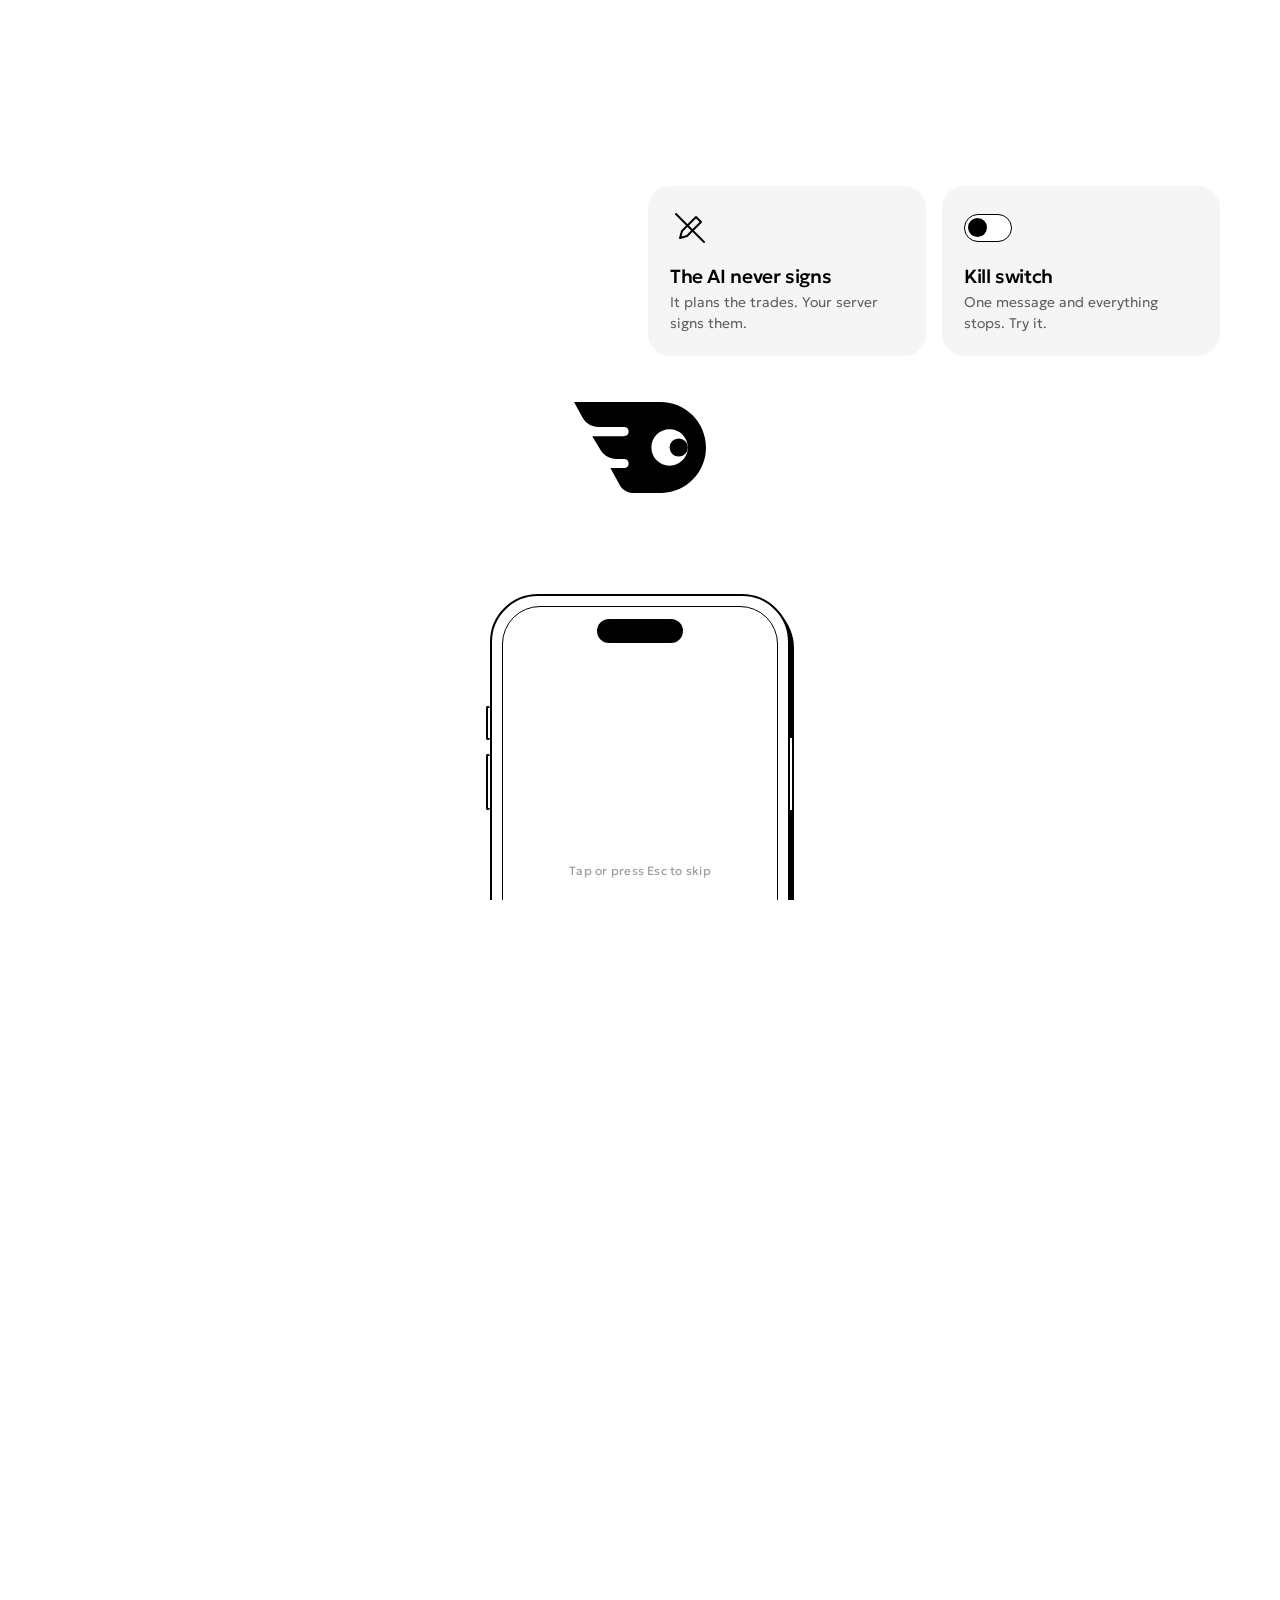
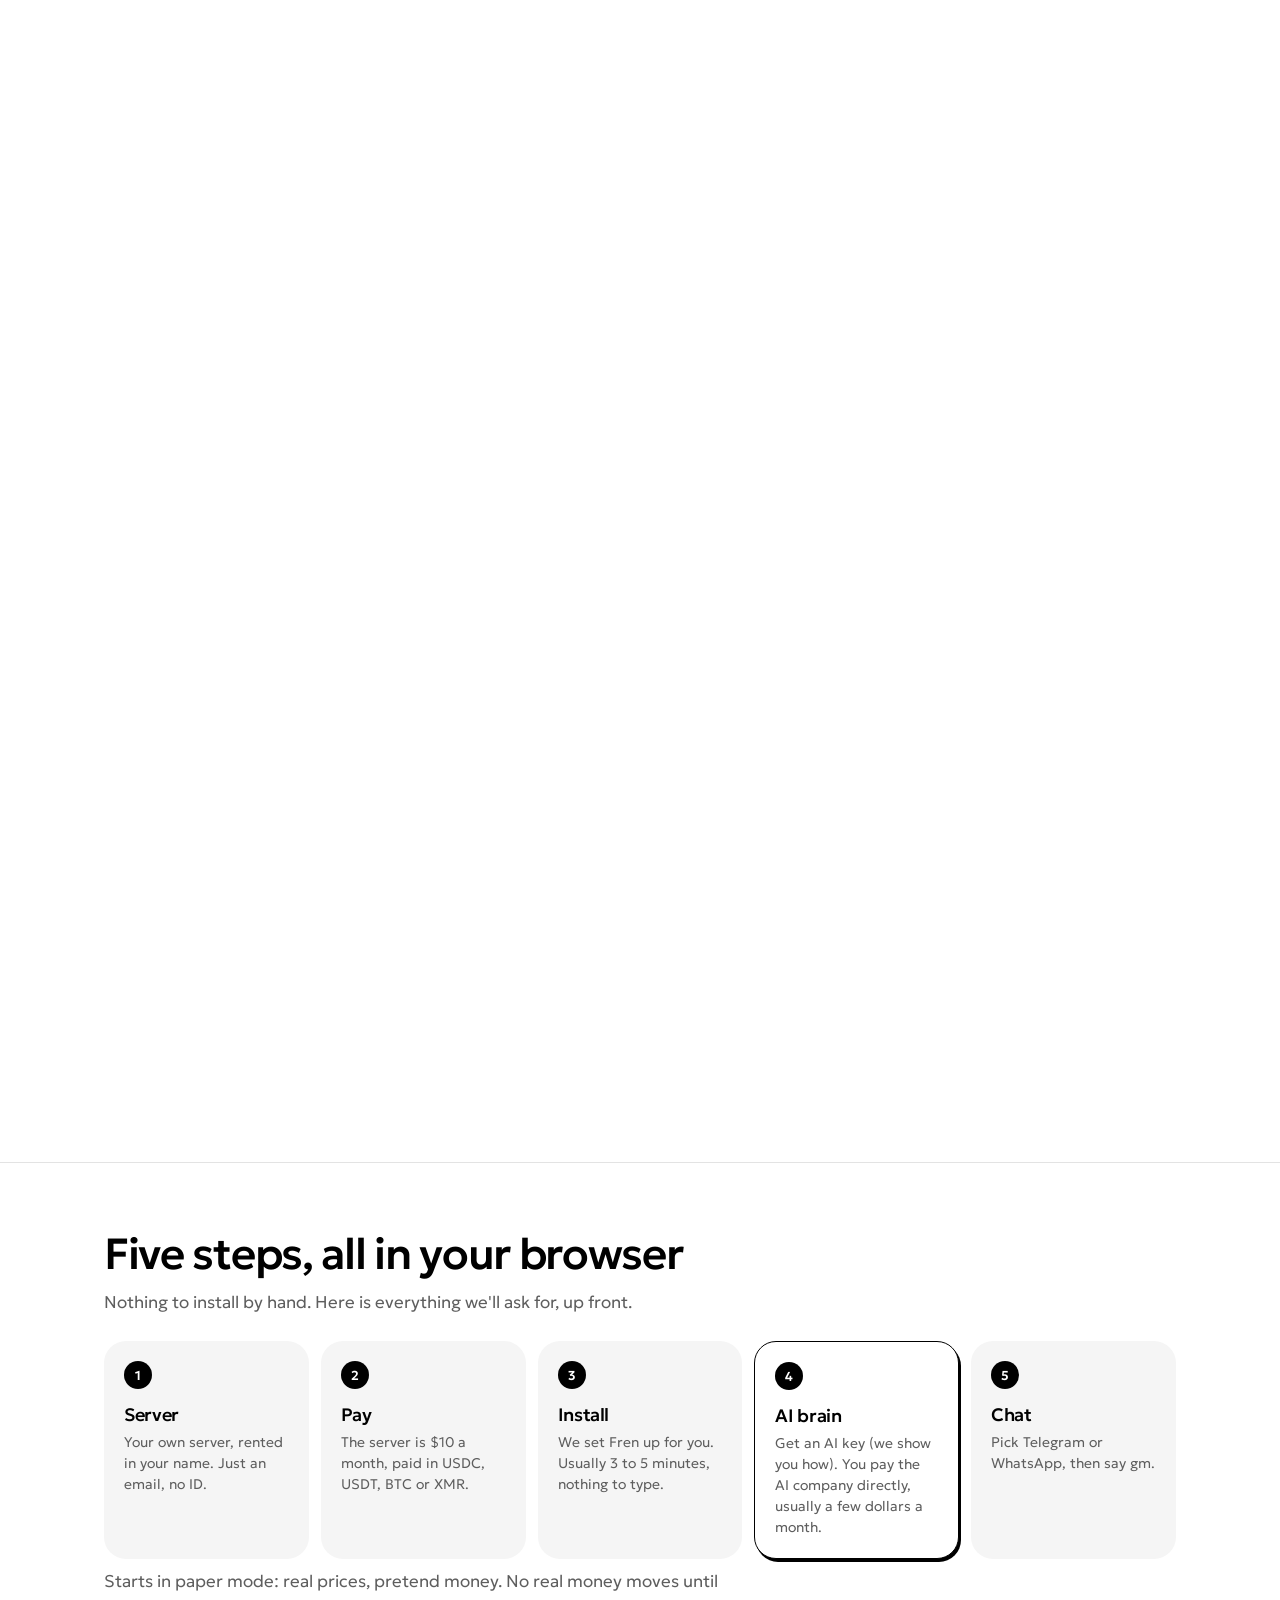
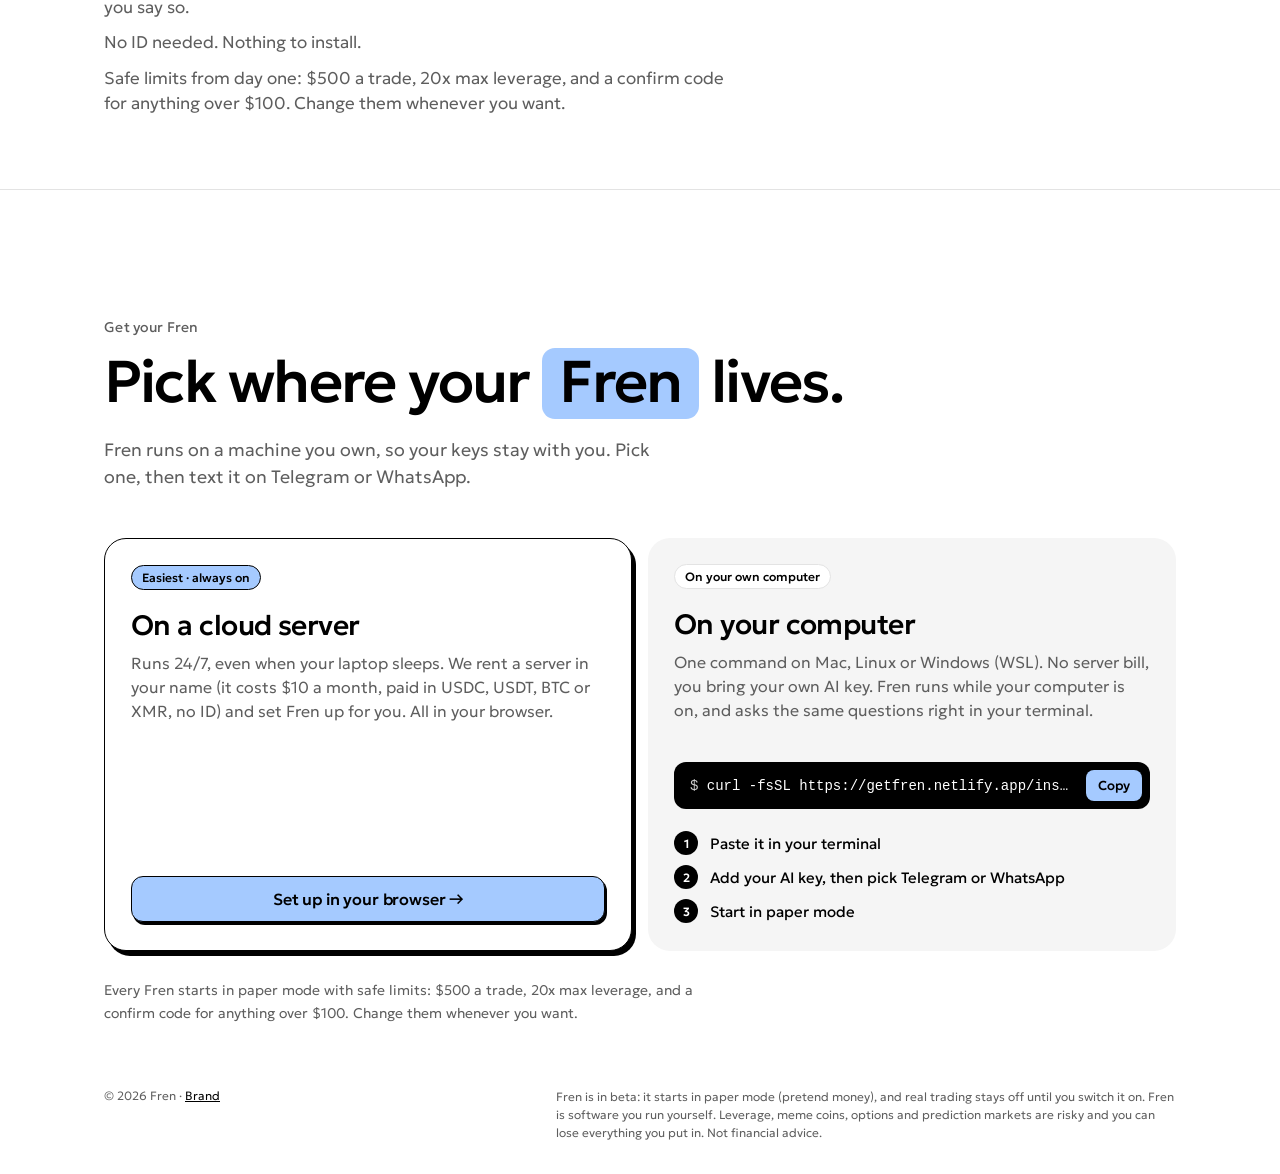
==== commit d9f00b0a: "v3 beta labels: Beta mark by the logo on landing, wizard and setup page; beta on Telegram and WhatsA" ====
--- a/site/public/index.html
+++ b/site/public/index.html
@@ -6,7 +6,7 @@
     <title>Fren · Your trading Fren lives in your chats</title>
     <meta
       name="description"
-      content="Text it on Telegram or WhatsApp. Fren trades perps, memes, options and bets for you, and your keys stay on your own server."
+      content="Text it on Telegram or WhatsApp. Fren (beta) trades perps, memes, options and bets for you, and your keys stay on your own server."
     />
     <meta name="theme-color" content="#ffffff" />
     <meta property="og:type" content="website" />
@@ -14,7 +14,7 @@
     <meta property="og:title" content="Fren · Your trading Fren lives in your chats" />
     <meta
       property="og:description"
-      content="Text it on Telegram or WhatsApp. Perps, memes, options, bets and yield, and your keys stay on your own server."
+      content="Text it on Telegram or WhatsApp. Fren is in beta. Perps, memes, options, bets and yield, and your keys stay on your own server."
     />
     <meta property="og:image" content="https://getfren.netlify.app/assets/og.png" />
     <meta property="og:image:width" content="1200" />
@@ -67,6 +67,7 @@
             <ellipse class="lid" cx="84" cy="40" rx="16.5" ry="16.5" fill="currentColor" />
             <use href="#fren-word" fill="currentColor" />
           </svg>
+          <span class="beta">Beta</span>
         </a>
         <a class="btn btn--sm" href="#setup">Get your Fren</a>
       </div>
@@ -340,7 +341,7 @@
     <footer class="foot wrap">
       <span>© 2026 Fren · <a href="brand/">Brand</a></span>
       <span class="foot__risk"
-        >Fren is software you run yourself. Leverage, meme coins, options and prediction markets are risky and you can
+        >Fren is in beta: it starts in paper mode (pretend money), and real trading stays off until you switch it on. Fren is software you run yourself. Leverage, meme coins, options and prediction markets are risky and you can
         lose everything you put in. Not financial advice.</span
       >
     </footer>
--- a/site/public/styles.css
+++ b/site/public/styles.css
@@ -15,6 +15,7 @@
   --ease: cubic-bezier(0.2, 0.8, 0.2, 1);
   --spring: cubic-bezier(0.34, 1.4, 0.64, 1);
   --header: 64px;
+  --cta-gap: 40px; --cap-gap: 24px; /* one gap: last text -> button / Copy, everywhere */
   --phone-w: 300px;
   --phone-h: 620px;
 }
@@ -452,6 +453,19 @@
   color: var(--ink);
   line-height: 0;
   display: inline-flex;
+  align-items: center;
+  gap: 8px;
+}
+.beta {
+  color: var(--muted);
+  border: 1px solid var(--line);
+  border-radius: 999px;
+  padding: 2px 7px;
+  font-size: 10px;
+  font-weight: 500;
+  letter-spacing: 0.06em;
+  line-height: 1.3;
+  text-transform: uppercase;
 }
 .scene {
   height: 800vh;
@@ -1663,13 +1677,16 @@
   justify-content: center;
   margin-top: auto;
 }
+.way--vps .way__desc {
+  margin-bottom: var(--cta-gap);
+}
 .cmd {
   background: var(--ink);
   color: var(--bg);
   border-radius: var(--radius);
   align-items: center;
   gap: 12px;
-  margin-top: 22px;
+  margin-top: var(--cta-gap);
   padding: 8px 8px 8px 16px;
   display: flex;
 }
@@ -2048,7 +2065,7 @@
 /* ===== v2 (FLOW_V2.md): facts, alt link, five steps ===== */
 .facts{display:flex;flex-wrap:wrap;justify-content:center;gap:8px;margin-top:22px}
 .facts span{border:1px solid var(--line);border-radius:999px;padding:5px 12px;font-size:13px;font-weight:500;background:var(--bg)}
-.hero__chats{margin:22px 0 0;display:flex;align-items:center;justify-content:center;gap:6px;font-size:14px;color:var(--muted)}
+.hero__chats{margin:var(--cap-gap) 0 0;line-height:1.6;display:flex;align-items:center;justify-content:center;gap:6px;font-size:14px;color:var(--muted)}
 .hero__chats .cta__ic{flex:none}
 .hero__chats>span{margin-left:4px}
 .steps5__limits{margin:18px 0 0;max-width:640px;color:var(--muted);font-size:13px;line-height:1.5}
@@ -2069,7 +2086,7 @@
 .steps5 li span{display:block;margin-top:6px;color:var(--muted);font-size:14px;font-weight:300;line-height:1.5}
 .steps5 .end{margin-top:24px;display:flex;align-items:center;gap:16px;flex-wrap:wrap}
 .steps5 .end small{color:var(--muted);font-size:14px}
-@media (width<480px){.hero__chats{font-size:13px;margin-top:18px}.hero__chats span{margin-left:0}.hero__chats .nb{white-space:nowrap}.hero__chats>span{text-align:center}}
+@media (width<480px){:root{--cta-gap:32px}.hero__chats{font-size:13px;line-height:1.6;margin-top:var(--cap-gap)}.hero__chats span{margin-left:0}.hero__chats .nb{white-space:nowrap}.hero__chats>span{text-align:center}}
 .hero .hero__sub{margin-bottom:48px}
 @media (width<480px){.hero .hero__sub{margin-bottom:36px}}
 .hero .hero__sub{max-width:38em}
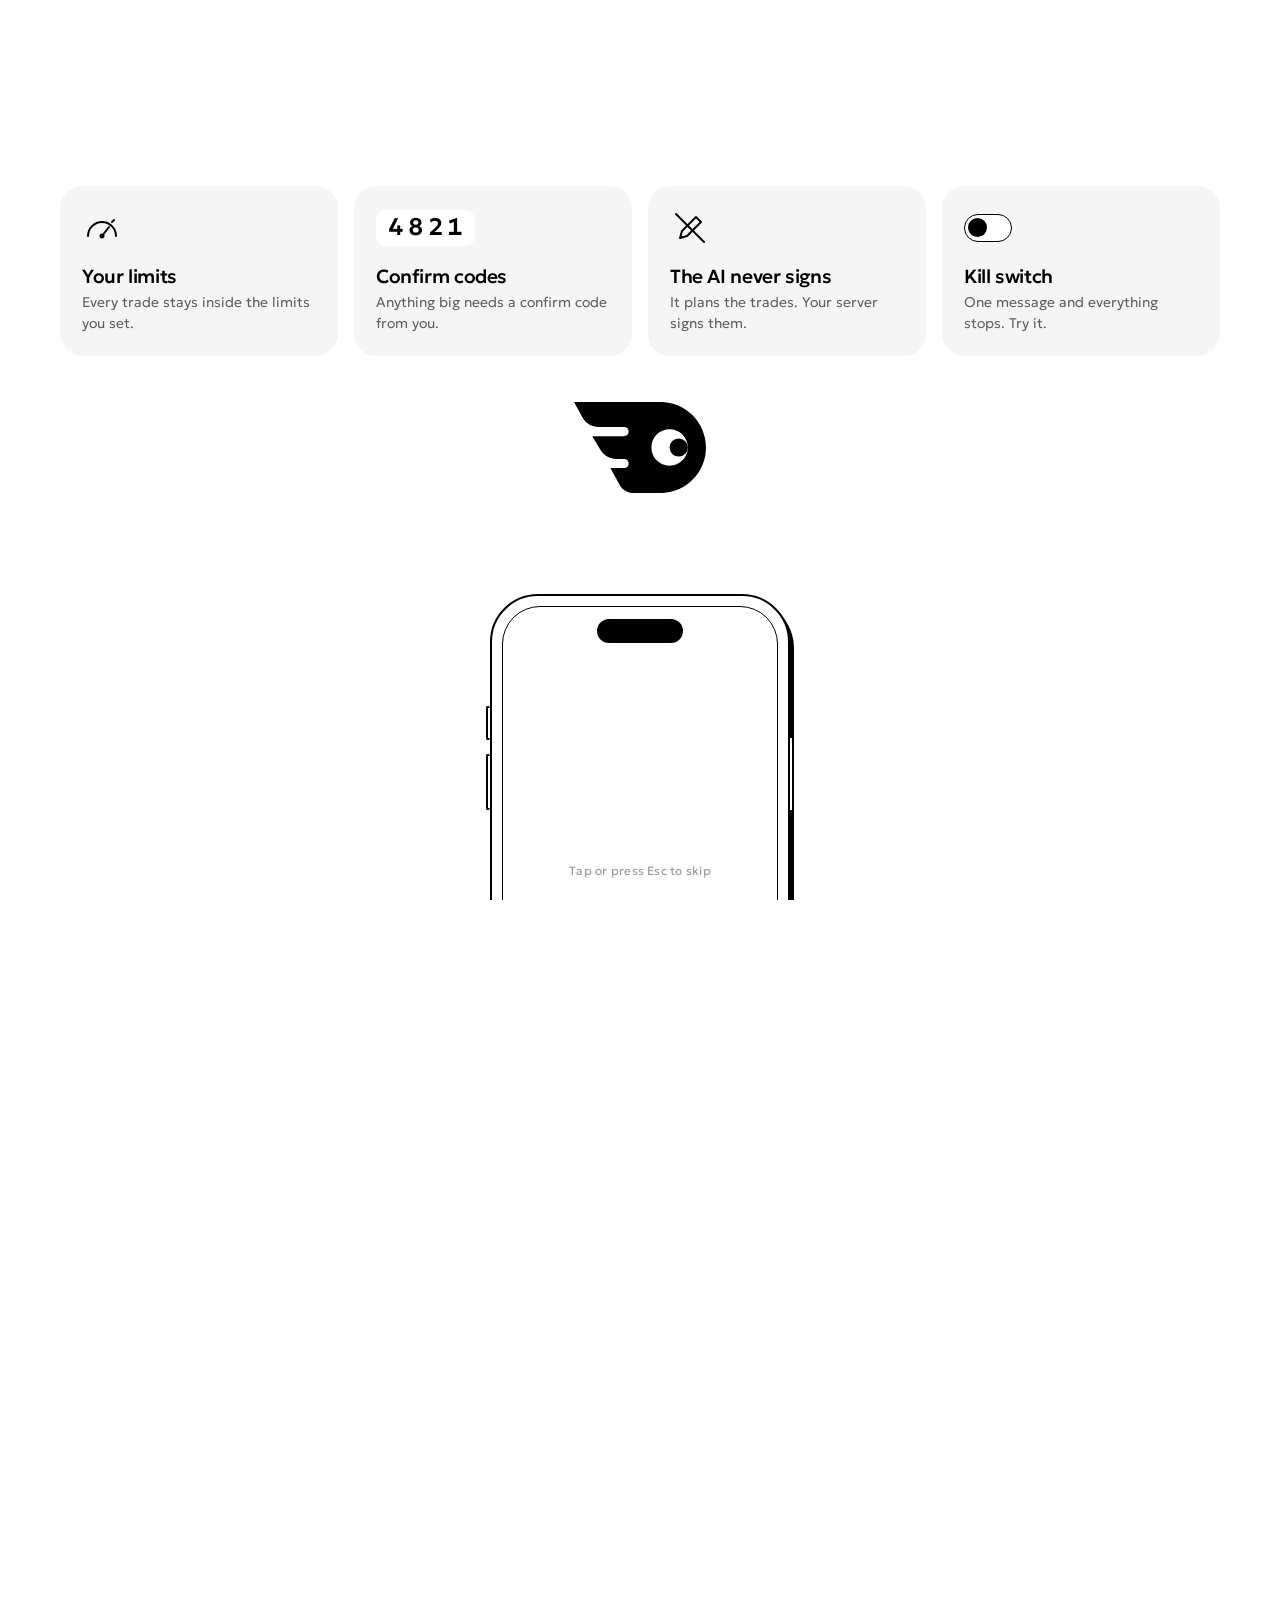
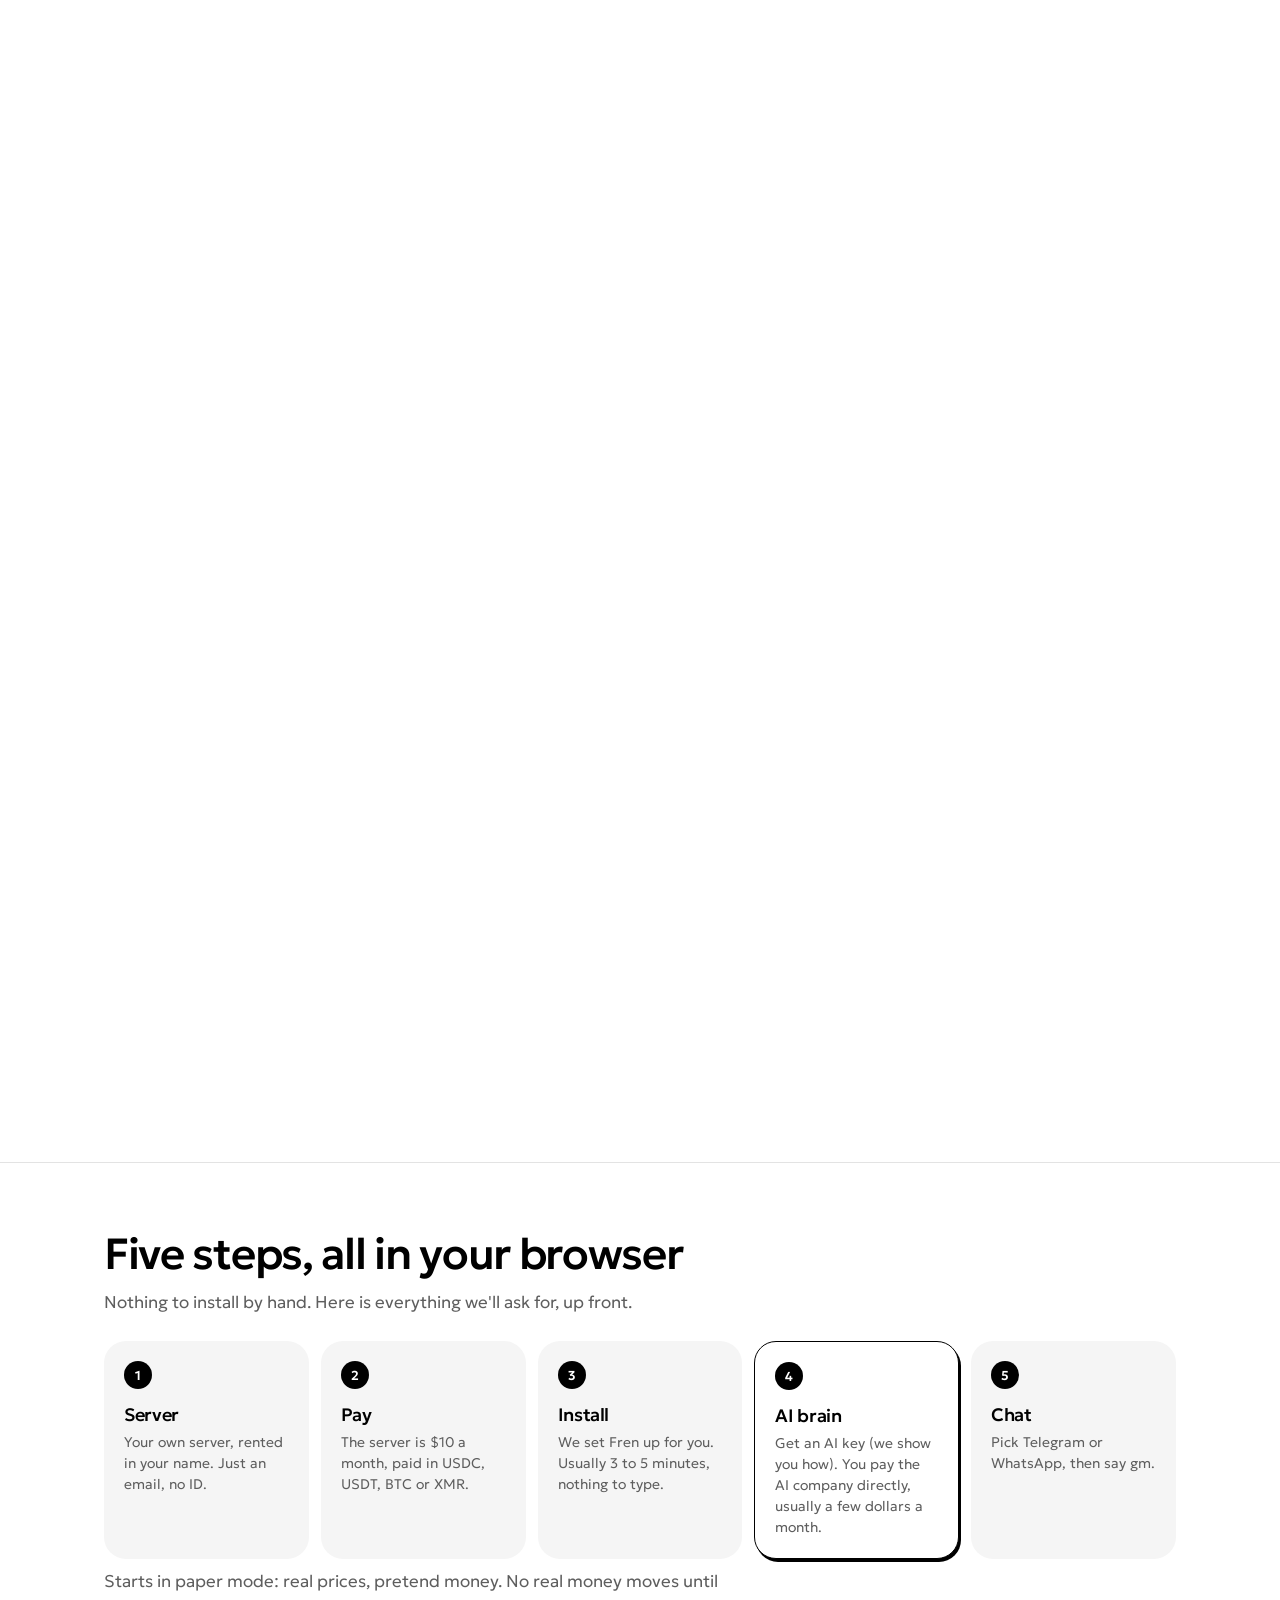
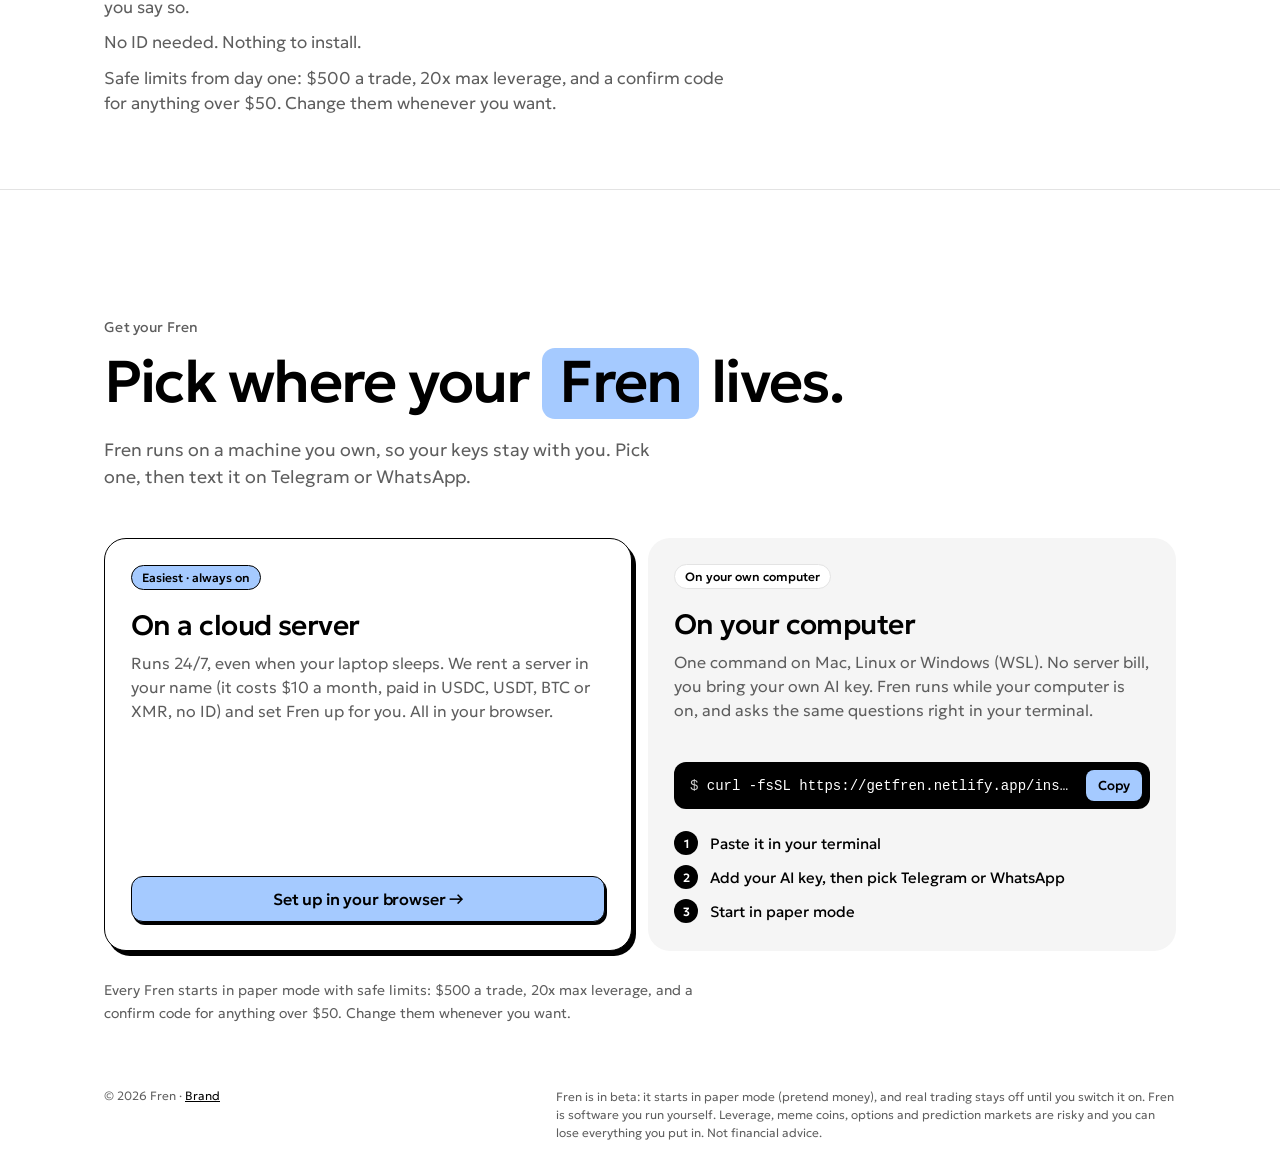
==== commit 533e99ec: "Default auto-approve $50 instead of $100 (Bee: under $50 go through, over asks for confirm); texts u" ====
--- a/site/public/index.html
+++ b/site/public/index.html
@@ -292,7 +292,7 @@
           </ol>
           <p class="steps5__limits steps5__paper">Starts in paper mode: real prices, pretend money. No real money moves until you say so.</p>
           <p class="steps5__limits">No ID needed. Nothing to install.</p>
-          <p class="steps5__limits">Safe limits from day one: $500 a trade, 20x max leverage, and a confirm code for anything over $100. Change them whenever you want.</p>
+          <p class="steps5__limits">Safe limits from day one: $500 a trade, 20x max leverage, and a confirm code for anything over $50. Change them whenever you want.</p>
         </div>
       </section>
       <section class="setup" id="setup" aria-labelledby="setup-title">
@@ -332,7 +332,7 @@
           </div>
           <p class="setup__note">
             Every Fren starts in paper mode with safe limits: $500 a trade, 20x max leverage, and a confirm code for
-            anything over $100. Change them whenever you want.
+            anything over $50. Change them whenever you want.
           </p>
           <p class="setup__note" id="fee-note" hidden></p>
         </div>
--- a/site/public/styles.css
+++ b/site/public/styles.css
@@ -455,6 +455,7 @@
   display: inline-flex;
   align-items: center;
   gap: 8px;
+  text-decoration: none;
 }
 .beta {
   color: var(--muted);
@@ -466,6 +467,7 @@
   letter-spacing: 0.06em;
   line-height: 1.3;
   text-transform: uppercase;
+  text-decoration: none;
 }
 .scene {
   height: 800vh;
